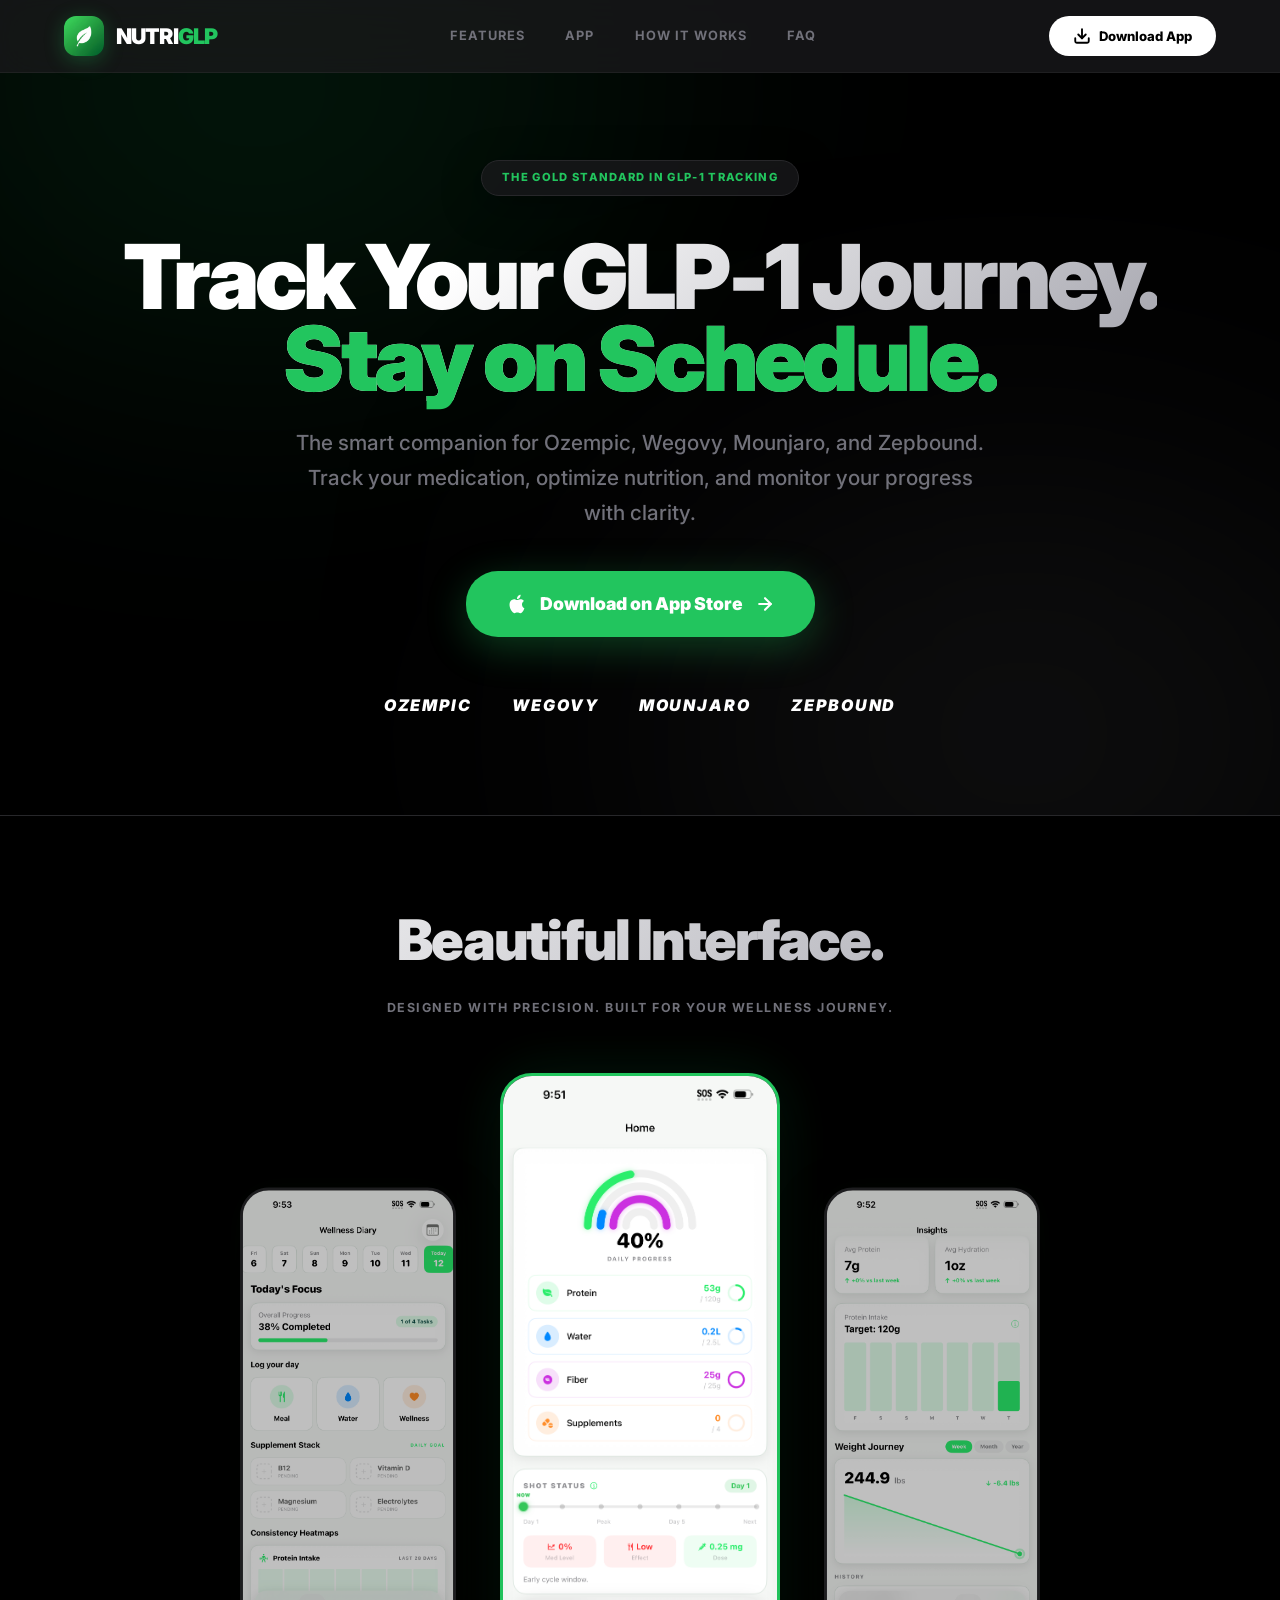
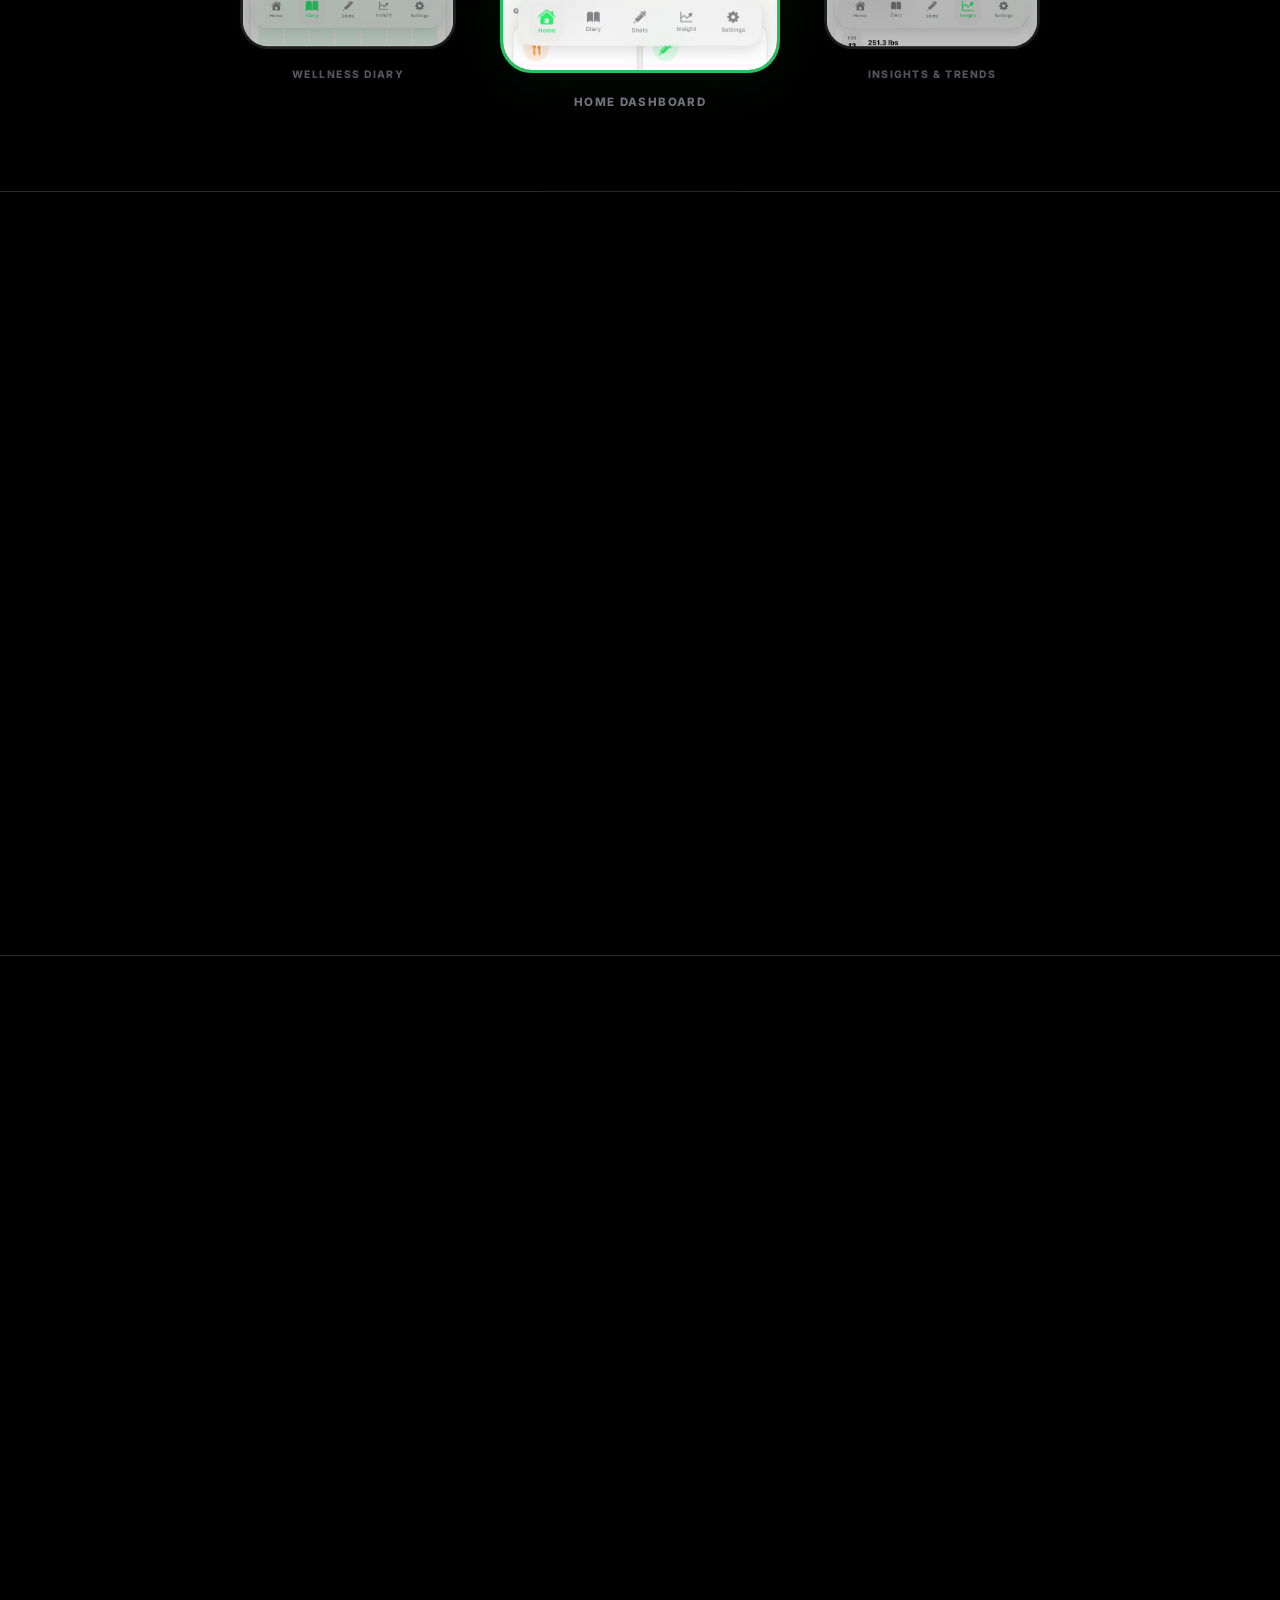
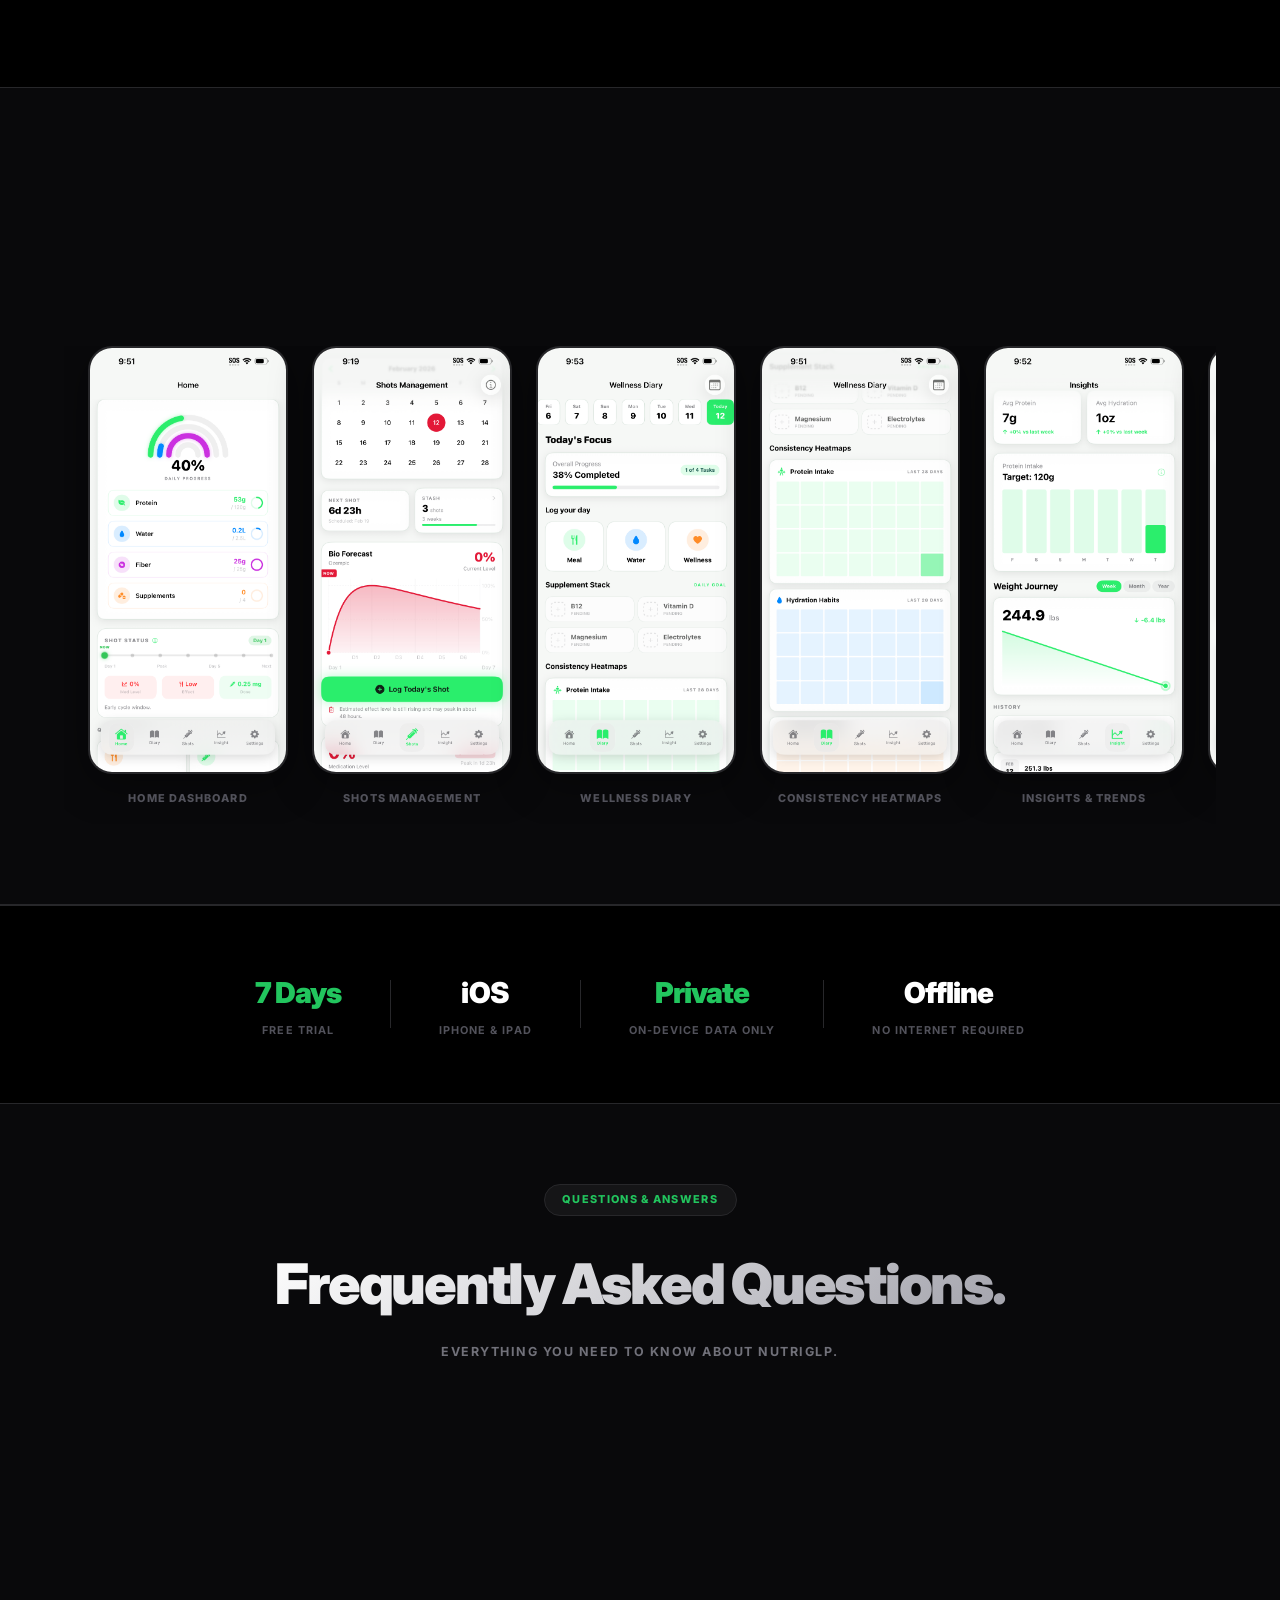
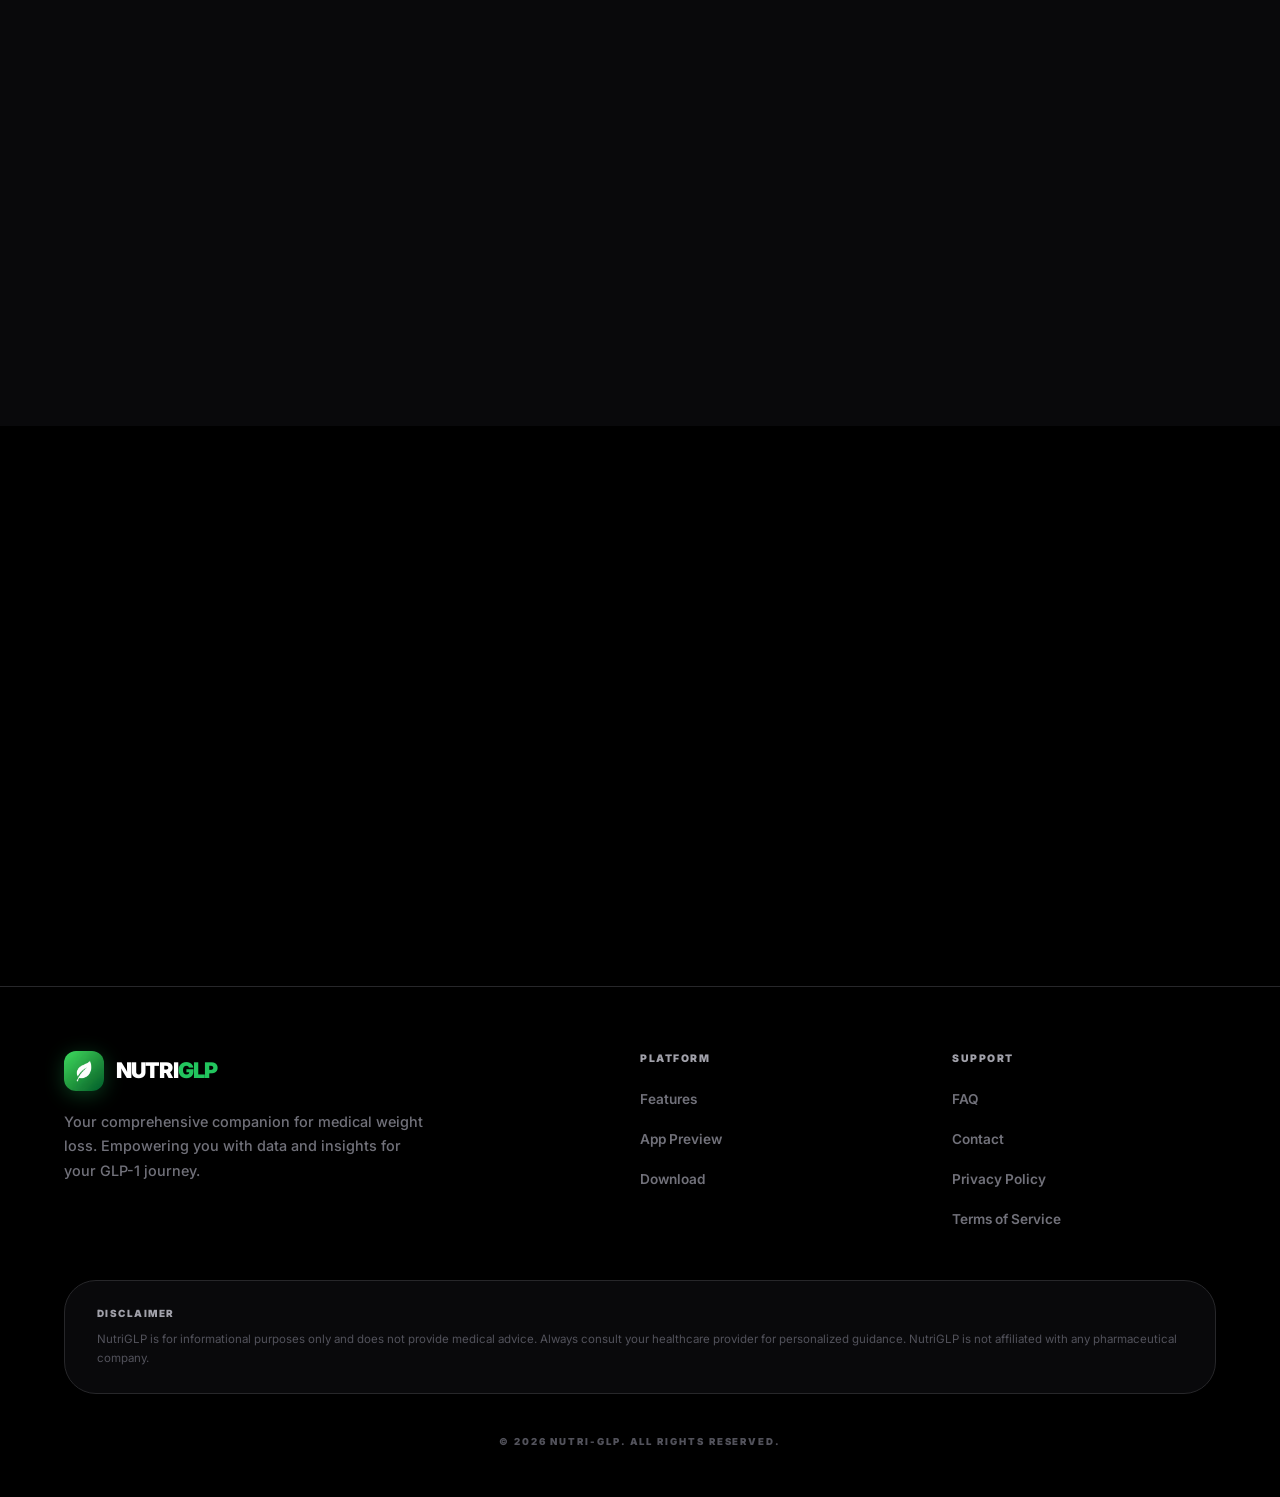
==== index.html @ 1222602b "Replace React website with static landing page - Static HTML/CSS/JS landing page (no build step need" ====
<!DOCTYPE html>
<html lang="en">

<head>
    <meta charset="UTF-8">
    <meta name="viewport" content="width=device-width, initial-scale=1.0">
    <title>NutriGLP — Track Your GLP-1 Journey</title>
    <meta name="description"
        content="The smart companion for Ozempic, Wegovy, Mounjaro, and Zepbound. Track medication, optimize nutrition, and monitor progress — free on iOS.">
    <link rel="icon" href="icon.png" type="image/png">
    <link rel="preconnect" href="https://fonts.googleapis.com">
    <link rel="preconnect" href="https://fonts.gstatic.com" crossorigin>
    <link href="https://fonts.googleapis.com/css2?family=Inter:wght@400;500;600;700;800;900&display=swap"
        rel="stylesheet">
    <link rel="stylesheet" href="styles.css">
</head>

<body>

    <!-- ===================== NAVBAR ===================== -->
    <nav class="navbar" id="navbar">
        <div class="nav-container">
            <a href="#" class="nav-logo" aria-label="NutriGLP Home">
                <img src="icon.png" alt="NutriGLP Icon" class="nav-icon">
                <span class="nav-wordmark">NUTRI<span class="text-green">GLP</span></span>
            </a>

            <div class="nav-links" id="nav-links">
                <a href="#features" class="nav-link">Features</a>
                <a href="#showcase" class="nav-link">App</a>
                <a href="#how-it-works" class="nav-link">How It Works</a>
                <a href="#faq" class="nav-link">FAQ</a>
            </div>

            <a href="https://apps.apple.com/us/app/nutriglp/id6758135559" target="_blank" rel="noopener noreferrer"
                class="nav-cta">
                <svg width="18" height="18" viewBox="0 0 24 24" fill="none" stroke="currentColor" stroke-width="2.5"
                    stroke-linecap="round" stroke-linejoin="round">
                    <path d="M21 15v4a2 2 0 0 1-2 2H5a2 2 0 0 1-2-2v-4" />
                    <polyline points="7 10 12 15 17 10" />
                    <line x1="12" y1="15" x2="12" y2="3" />
                </svg>
                Download App
            </a>

            <button class="hamburger" id="hamburger" aria-label="Toggle menu">
                <span></span>
                <span></span>
                <span></span>
            </button>
        </div>
    </nav>

    <!-- ===================== HERO ===================== -->
    <section class="hero" id="hero">
        <div class="hero-bg-orbs">
            <div class="orb orb-green"></div>
            <div class="orb orb-dark"></div>
        </div>

        <div class="container hero-content">
            <div class="hero-badge reveal">The gold standard in GLP-1 tracking</div>

            <h1 class="hero-title reveal">
                Track Your GLP-1 Journey.<br>
                <span class="text-green">Stay on Schedule.</span>
            </h1>

            <p class="hero-subtitle reveal">
                The smart companion for Ozempic, Wegovy, Mounjaro, and Zepbound.
                Track your medication, optimize nutrition, and monitor your progress with clarity.
            </p>

            <div class="hero-actions reveal">
                <a href="https://apps.apple.com/us/app/nutriglp/id6758135559" target="_blank" rel="noopener noreferrer"
                    class="btn-primary btn-lg">
                    <svg width="22" height="22" viewBox="0 0 24 24" fill="currentColor">
                        <path
                            d="M18.71 19.5c-.83 1.24-1.71 2.45-3.05 2.47-1.34.03-1.77-.79-3.29-.79-1.53 0-2 .77-3.27.82-1.31.05-2.3-1.32-3.14-2.53C4.25 17 2.94 12.45 4.7 9.39c.87-1.52 2.43-2.48 4.12-2.51 1.28-.02 2.5.87 3.29.87.78 0 2.26-1.07 3.8-.91.65.03 2.47.26 3.64 1.98-.09.06-2.17 1.28-2.15 3.81.03 3.02 2.65 4.03 2.68 4.04-.03.07-.42 1.44-1.38 2.83M13 3.5c.73-.83 1.94-1.46 2.94-1.5.13 1.17-.34 2.35-1.04 3.19-.69.85-1.83 1.51-2.95 1.42-.15-1.15.41-2.35 1.05-3.11z" />
                    </svg>
                    Download on App Store
                    <svg width="20" height="20" viewBox="0 0 24 24" fill="none" stroke="currentColor" stroke-width="2.5"
                        stroke-linecap="round" stroke-linejoin="round">
                        <line x1="5" y1="12" x2="19" y2="12" />
                        <polyline points="12 5 19 12 12 19" />
                    </svg>
                </a>
            </div>

            <div class="hero-brands reveal">
                <span>Ozempic</span>
                <span>Wegovy</span>
                <span>Mounjaro</span>
                <span>Zepbound</span>
            </div>
        </div>
    </section>

    <!-- ===================== APP SHOWCASE ===================== -->
    <section class="showcase" id="showcase">
        <div class="container">
            <div class="section-header reveal">
                <h2 class="section-title gradient-text">Beautiful Interface.</h2>
                <p class="section-subtitle">Designed with precision. Built for your wellness journey.</p>
            </div>

            <div class="showcase-phones reveal">
                <div class="phone-wrapper phone-side">
                    <div class="phone-frame">
                        <img src="IMG_3698.PNG" alt="NutriGLP Wellness Diary" loading="lazy">
                    </div>
                    <span class="phone-label">Wellness Diary</span>
                </div>
                <div class="phone-wrapper phone-center">
                    <div class="phone-frame">
                        <img src="IMG_3694.PNG" alt="NutriGLP Home Dashboard" loading="lazy">
                    </div>
                    <span class="phone-label">Home Dashboard</span>
                </div>
                <div class="phone-wrapper phone-side">
                    <div class="phone-frame">
                        <img src="IMG_3696.PNG" alt="NutriGLP Insights" loading="lazy">
                    </div>
                    <span class="phone-label">Insights & Trends</span>
                </div>
            </div>
        </div>
    </section>

    <!-- ===================== FEATURES ===================== -->
    <section class="features" id="features">
        <div class="container">
            <div class="section-header reveal">
                <h2 class="section-title gradient-text">Engineered for Success.</h2>
                <p class="section-subtitle">Comprehensive toolset for your GLP-1 journey.</p>
            </div>

            <div class="features-grid">
                <div class="feature-card reveal">
                    <div class="feature-icon">
                        <svg width="32" height="32" viewBox="0 0 24 24" fill="none" stroke="currentColor"
                            stroke-width="2" stroke-linecap="round" stroke-linejoin="round">
                            <path d="m14.5 6.5 1 1" />
                            <path d="M18.5 2.5a2.121 2.121 0 0 1 3 3L7 20l-4 1 1-4Z" />
                            <path d="m14.5 6.5-9.06 9.06a1.5 1.5 0 0 0-.44 1.06v.88" />
                        </svg>
                    </div>
                    <h3 class="feature-title">Track Your Medication</h3>
                    <ul class="feature-list">
                        <li>Log shots with dose, injection site, and timing</li>
                        <li>7-day medication level visualization</li>
                        <li>Smart reminders so you never miss a dose</li>
                        <li>Bio Forecast showing appetite suppression patterns</li>
                    </ul>
                </div>

                <div class="feature-card reveal">
                    <div class="feature-icon">
                        <svg width="32" height="32" viewBox="0 0 24 24" fill="none" stroke="currentColor"
                            stroke-width="2" stroke-linecap="round" stroke-linejoin="round">
                            <path d="M3 2v7c0 1.1.9 2 2 2h4a2 2 0 0 0 2-2V2" />
                            <path d="M7 2v20" />
                            <path d="M21 15V2v0a5 5 0 0 0-5 5v6c0 1.1.9 2 2 2h3Zm0 0v7" />
                        </svg>
                    </div>
                    <h3 class="feature-title">Optimize Your Nutrition</h3>
                    <ul class="feature-list">
                        <li>Daily protein, water, and fiber tracking</li>
                        <li>Meal planning synced to your shot schedule</li>
                        <li>Food logging with nutrition breakdown</li>
                        <li>Understand how medication affects hunger</li>
                    </ul>
                </div>

                <div class="feature-card reveal">
                    <div class="feature-icon">
                        <svg width="32" height="32" viewBox="0 0 24 24" fill="none" stroke="currentColor"
                            stroke-width="2" stroke-linecap="round" stroke-linejoin="round">
                            <polyline points="22 12 18 12 15 21 9 3 6 12 2 12" />
                        </svg>
                    </div>
                    <h3 class="feature-title">Monitor Your Progress</h3>
                    <ul class="feature-list">
                        <li>Weight tracking with BMI calculations</li>
                        <li>Visual trends and progress charts</li>
                        <li>Personalized insights based on your data</li>
                    </ul>
                </div>

                <div class="feature-card reveal">
                    <div class="feature-icon">
                        <svg width="32" height="32" viewBox="0 0 24 24" fill="none" stroke="currentColor"
                            stroke-width="2" stroke-linecap="round" stroke-linejoin="round">
                            <path d="M6 8a6 6 0 0 1 12 0c0 7 3 9 3 9H3s3-2 3-9" />
                            <path d="M10.3 21a1.94 1.94 0 0 0 3.4 0" />
                        </svg>
                    </div>
                    <h3 class="feature-title">Smart Reminders</h3>
                    <ul class="feature-list">
                        <li>Weekly injection & pre-shot reminders</li>
                        <li>Missed shot alerts</li>
                        <li>Low supply & hydration reminders</li>
                        <li>Fully customizable schedule</li>
                    </ul>
                </div>
            </div>
        </div>
    </section>

    <!-- ===================== HOW IT WORKS ===================== -->
    <section class="how-it-works" id="how-it-works">
        <div class="container">
            <div class="section-header reveal">
                <div class="section-badge">Simple & Powerful</div>
                <h2 class="section-title gradient-text">How It Works.</h2>
                <p class="section-subtitle">Four simple steps to take control of your GLP-1 journey.</p>
            </div>

            <div class="steps-grid">
                <div class="step-card reveal">
                    <div class="step-number">01</div>
                    <div class="step-icon-wrap">
                        <svg width="28" height="28" viewBox="0 0 24 24" fill="none" stroke="currentColor"
                            stroke-width="2" stroke-linecap="round" stroke-linejoin="round">
                            <path d="m14.5 6.5 1 1" />
                            <path d="M18.5 2.5a2.121 2.121 0 0 1 3 3L7 20l-4 1 1-4Z" />
                            <path d="m14.5 6.5-9.06 9.06a1.5 1.5 0 0 0-.44 1.06v.88" />
                        </svg>
                    </div>
                    <h3 class="step-title">Log Your Shot</h3>
                    <p class="step-desc">Record your dose, injection site, and timing. Quick and easy tracking every
                        time.</p>
                </div>

                <div class="step-card reveal">
                    <div class="step-number">02</div>
                    <div class="step-icon-wrap">
                        <svg width="28" height="28" viewBox="0 0 24 24" fill="none" stroke="currentColor"
                            stroke-width="2" stroke-linecap="round" stroke-linejoin="round">
                            <path d="M3 3v18h18" />
                            <path d="m19 9-5 5-4-4-3 3" />
                        </svg>
                    </div>
                    <h3 class="step-title">Track Bio Forecast</h3>
                    <p class="step-desc">Visualize your 7-day medication curve and appetite suppression patterns.</p>
                </div>

                <div class="step-card reveal">
                    <div class="step-number">03</div>
                    <div class="step-icon-wrap">
                        <svg width="28" height="28" viewBox="0 0 24 24" fill="none" stroke="currentColor"
                            stroke-width="2" stroke-linecap="round" stroke-linejoin="round">
                            <polyline points="22 12 18 12 15 21 9 3 6 12 2 12" />
                        </svg>
                    </div>
                    <h3 class="step-title">Monitor Progress</h3>
                    <p class="step-desc">Track weight, BMI, nutrition, and hydration with visual trends and insights.
                    </p>
                </div>

                <div class="step-card reveal">
                    <div class="step-number">04</div>
                    <div class="step-icon-wrap">
                        <svg width="28" height="28" viewBox="0 0 24 24" fill="none" stroke="currentColor"
                            stroke-width="2" stroke-linecap="round" stroke-linejoin="round">
                            <path d="M6 8a6 6 0 0 1 12 0c0 7 3 9 3 9H3s3-2 3-9" />
                            <path d="M10.3 21a1.94 1.94 0 0 0 3.4 0" />
                        </svg>
                    </div>
                    <h3 class="step-title">Stay on Schedule</h3>
                    <p class="step-desc">Get smart reminders for shots, hydration, and daily progress updates.</p>
                </div>
            </div>
        </div>
    </section>

    <!-- ===================== SCREENSHOTS GALLERY ===================== -->
    <section class="gallery" id="gallery">
        <div class="container">
            <div class="section-header reveal">
                <h2 class="section-title gradient-text">See It In Action.</h2>
                <p class="section-subtitle">Every screen designed for clarity and ease of use.</p>
            </div>

            <div class="gallery-scroll reveal">
                <div class="gallery-track">
                    <div class="gallery-item">
                        <div class="gallery-phone">
                            <img src="IMG_3694.PNG" alt="Home Dashboard" loading="lazy">
                        </div>
                        <span class="gallery-caption">Home Dashboard</span>
                    </div>
                    <div class="gallery-item">
                        <div class="gallery-phone">
                            <img src="IMG_3693.PNG" alt="Shots Management" loading="lazy">
                        </div>
                        <span class="gallery-caption">Shots Management</span>
                    </div>
                    <div class="gallery-item">
                        <div class="gallery-phone">
                            <img src="IMG_3698.PNG" alt="Wellness Diary" loading="lazy">
                        </div>
                        <span class="gallery-caption">Wellness Diary</span>
                    </div>
                    <div class="gallery-item">
                        <div class="gallery-phone">
                            <img src="IMG_3695.PNG" alt="Consistency Heatmaps" loading="lazy">
                        </div>
                        <span class="gallery-caption">Consistency Heatmaps</span>
                    </div>
                    <div class="gallery-item">
                        <div class="gallery-phone">
                            <img src="IMG_3696.PNG" alt="Insights & Trends" loading="lazy">
                        </div>
                        <span class="gallery-caption">Insights & Trends</span>
                    </div>
                    <div class="gallery-item">
                        <div class="gallery-phone">
                            <img src="IMG_3699.PNG" alt="Smart Notifications" loading="lazy">
                        </div>
                        <span class="gallery-caption">Smart Notifications</span>
                    </div>
                    <div class="gallery-item">
                        <div class="gallery-phone">
                            <img src="IMG_3697.PNG" alt="Settings & BMI" loading="lazy">
                        </div>
                        <span class="gallery-caption">Settings & BMI</span>
                    </div>
                </div>
            </div>
        </div>
    </section>

    <!-- ===================== SOCIAL PROOF STRIP ===================== -->
    <section class="proof-strip reveal">
        <div class="container">
            <div class="proof-grid">
                <div class="proof-item">
                    <span class="proof-value text-green">7 Days</span>
                    <span class="proof-label">Free Trial</span>
                </div>
                <div class="proof-divider"></div>
                <div class="proof-item">
                    <span class="proof-value">iOS</span>
                    <span class="proof-label">iPhone & iPad</span>
                </div>
                <div class="proof-divider"></div>
                <div class="proof-item">
                    <span class="proof-value text-green">Private</span>
                    <span class="proof-label">On-Device Data Only</span>
                </div>
                <div class="proof-divider"></div>
                <div class="proof-item">
                    <span class="proof-value">Offline</span>
                    <span class="proof-label">No Internet Required</span>
                </div>
            </div>
        </div>
    </section>

    <!-- ===================== FAQ ===================== -->
    <section class="faq" id="faq">
        <div class="container container-narrow">
            <div class="section-header reveal">
                <div class="section-badge">Questions & Answers</div>
                <h2 class="section-title gradient-text">Frequently Asked Questions.</h2>
                <p class="section-subtitle">Everything you need to know about NutriGLP.</p>
            </div>

            <div class="faq-list">
                <div class="faq-item reveal">
                    <button class="faq-question" aria-expanded="false">
                        <span>What medications does NutriGLP support?</span>
                        <div class="faq-toggle"><span class="faq-icon">+</span></div>
                    </button>
                    <div class="faq-answer">
                        <p>NutriGLP supports all major GLP-1 and dual GIP/GLP-1 medications including Ozempic
                            (semaglutide), Wegovy (semaglutide), Mounjaro (tirzepatide), and Zepbound (tirzepatide). The
                            app's bio forecast accurately models the pharmacokinetics of each medication.</p>
                    </div>
                </div>

                <div class="faq-item reveal">
                    <button class="faq-question" aria-expanded="false">
                        <span>How does the Bio Forecast work?</span>
                        <div class="faq-toggle"><span class="faq-icon">+</span></div>
                    </button>
                    <div class="faq-answer">
                        <p>The Bio Forecast uses pharmacokinetic modeling based on your medication type, dose, and
                            injection schedule to visualize your medication levels over a 7-day period. This helps you
                            understand appetite suppression patterns and plan your nutrition accordingly.</p>
                    </div>
                </div>

                <div class="faq-item reveal">
                    <button class="faq-question" aria-expanded="false">
                        <span>Is my health data private?</span>
                        <div class="faq-toggle"><span class="faq-icon">+</span></div>
                    </button>
                    <div class="faq-answer">
                        <p>Yes, absolutely. All your medication logs, nutrition data, and health information are stored
                            exclusively on your personal device. We do not maintain a central database of your sensitive
                            data, and we never sell your information to third parties.</p>
                    </div>
                </div>

                <div class="faq-item reveal">
                    <button class="faq-question" aria-expanded="false">
                        <span>How much does NutriGLP cost?</span>
                        <div class="faq-toggle"><span class="faq-icon">+</span></div>
                    </button>
                    <div class="faq-answer">
                        <p>NutriGLP offers a 7-day free trial so you can explore all features — including food logging,
                            bio forecasts, shot tracking, and custom reminders. After the trial, a subscription is
                            required to continue accessing premium features.</p>
                    </div>
                </div>

                <div class="faq-item reveal">
                    <button class="faq-question" aria-expanded="false">
                        <span>Will NutriGLP warn me if I log a shot too early?</span>
                        <div class="faq-toggle"><span class="faq-icon">+</span></div>
                    </button>
                    <div class="faq-answer">
                        <p>Yes! NutriGLP includes smart safety warnings that detect if you're trying to log a dose
                            before your scheduled time. This helps prevent schedule disruption and ensures you're
                            following your proper weekly or daily dosing schedule.</p>
                    </div>
                </div>

                <div class="faq-item reveal">
                    <button class="faq-question" aria-expanded="false">
                        <span>Do I need an internet connection?</span>
                        <div class="faq-toggle"><span class="faq-icon">+</span></div>
                    </button>
                    <div class="faq-answer">
                        <p>No, NutriGLP works completely offline. Since all your data is stored locally on your device,
                            you can log shots, track nutrition, and view your progress anytime, anywhere without an
                            internet connection.</p>
                    </div>
                </div>
            </div>
        </div>
    </section>

    <!-- ===================== FINAL CTA ===================== -->
    <section class="final-cta reveal">
        <div class="container">
            <div class="cta-card">
                <div class="cta-glow"></div>
                <h2 class="cta-title">Ready to Take Control?</h2>
                <p class="cta-subtitle">Join thousands tracking their GLP-1 journey with clarity and confidence.</p>
                <a href="https://apps.apple.com/us/app/nutriglp/id6758135559" target="_blank" rel="noopener noreferrer"
                    class="btn-primary btn-lg">
                    <svg width="22" height="22" viewBox="0 0 24 24" fill="currentColor">
                        <path
                            d="M18.71 19.5c-.83 1.24-1.71 2.45-3.05 2.47-1.34.03-1.77-.79-3.29-.79-1.53 0-2 .77-3.27.82-1.31.05-2.3-1.32-3.14-2.53C4.25 17 2.94 12.45 4.7 9.39c.87-1.52 2.43-2.48 4.12-2.51 1.28-.02 2.5.87 3.29.87.78 0 2.26-1.07 3.8-.91.65.03 2.47.26 3.64 1.98-.09.06-2.17 1.28-2.15 3.81.03 3.02 2.65 4.03 2.68 4.04-.03.07-.42 1.44-1.38 2.83M13 3.5c.73-.83 1.94-1.46 2.94-1.5.13 1.17-.34 2.35-1.04 3.19-.69.85-1.83 1.51-2.95 1.42-.15-1.15.41-2.35 1.05-3.11z" />
                    </svg>
                    Start Your Free Trial
                    <svg width="20" height="20" viewBox="0 0 24 24" fill="none" stroke="currentColor" stroke-width="2.5"
                        stroke-linecap="round" stroke-linejoin="round">
                        <line x1="5" y1="12" x2="19" y2="12" />
                        <polyline points="12 5 19 12 12 19" />
                    </svg>
                </a>
                <p class="cta-note">Available on iOS • 7-Day Free Trial</p>
            </div>
        </div>
    </section>

    <!-- ===================== FOOTER ===================== -->
    <footer class="footer">
        <div class="container">
            <div class="footer-top">
                <div class="footer-brand">
                    <div class="footer-logo">
                        <img src="icon.png" alt="NutriGLP Icon" class="nav-icon">
                        <span class="nav-wordmark">NUTRI<span class="text-green">GLP</span></span>
                    </div>
                    <p class="footer-desc">Your comprehensive companion for medical weight loss. Empowering you with
                        data and insights for your GLP-1 journey.</p>
                </div>

                <div class="footer-col">
                    <h4 class="footer-heading">Platform</h4>
                    <ul class="footer-links">
                        <li><a href="#features">Features</a></li>
                        <li><a href="#showcase">App Preview</a></li>
                        <li><a href="https://apps.apple.com/us/app/nutriglp/id6758135559" target="_blank"
                                rel="noopener noreferrer">Download</a></li>
                    </ul>
                </div>

                <div class="footer-col">
                    <h4 class="footer-heading">Support</h4>
                    <ul class="footer-links">
                        <li><a href="#faq">FAQ</a></li>
                        <li><a href="mailto:nutriglp@yahoo.com">Contact</a></li>
                        <li><a href="privacy.html">Privacy Policy</a></li>
                        <li><a href="terms.html">Terms of Service</a></li>
                    </ul>
                </div>
            </div>

            <div class="footer-disclaimer">
                <strong>Disclaimer</strong>
                NutriGLP is for informational purposes only and does not provide medical advice. Always consult your
                healthcare provider for personalized guidance. NutriGLP is not affiliated with any pharmaceutical
                company.
            </div>

            <div class="footer-bottom">
                <p>&copy; 2026 NUTRI-GLP. ALL RIGHTS RESERVED.</p>
            </div>
        </div>
    </footer>

    <script src="script.js"></script>
</body>

</html>
---- styles.css ----
/* =====================================================
   NutriGLP Landing Page — Design System & Styles
   Aesthetic: Dark health-tech, matching NutriGLPWEBSITE
   ===================================================== */

/* ---- CSS Custom Properties ---- */
:root {
    --bg: #000000;
    --surface: #09090b;
    --surface-hover: #18181b;
    --border: #27272a;
    --border-light: #3f3f46;
    --green: #22C55E;
    --green-dark: #16A34A;
    --green-glow: rgba(34, 197, 94, 0.3);
    --green-subtle: rgba(34, 197, 94, 0.05);
    --green-border: rgba(34, 197, 94, 0.1);
    --text: #ffffff;
    --text-muted: #a1a1aa;
    --text-dim: #71717a;
    --text-dark: #52525b;
    --radius-sm: 1rem;
    --radius-md: 1.5rem;
    --radius-lg: 2rem;
    --radius-xl: 2.5rem;
    --radius-2xl: 3rem;
    --transition: 0.3s cubic-bezier(0.4, 0, 0.2, 1);
    --font: 'Inter', -apple-system, BlinkMacSystemFont, 'Segoe UI', sans-serif;
}

/* ---- Reset & Base ---- */
*, *::before, *::after {
    margin: 0;
    padding: 0;
    box-sizing: border-box;
}

html {
    scroll-behavior: smooth;
    -webkit-font-smoothing: antialiased;
    -moz-osx-font-smoothing: grayscale;
}

body {
    font-family: var(--font);
    background: var(--bg);
    color: var(--text);
    line-height: 1.6;
    overflow-x: hidden;
}

img {
    max-width: 100%;
    height: auto;
    display: block;
}

a {
    text-decoration: none;
    color: inherit;
}

ul {
    list-style: none;
}

/* ---- Utilities ---- */
.container {
    max-width: 1200px;
    margin: 0 auto;
    padding: 0 1.5rem;
}

.container-narrow {
    max-width: 800px;
    margin: 0 auto;
    padding: 0 1.5rem;
}

.text-green {
    color: var(--green);
}

.gradient-text {
    background: linear-gradient(135deg, #ffffff, #a1a1aa);
    -webkit-background-clip: text;
    -webkit-text-fill-color: transparent;
    background-clip: text;
}

/* ---- Reveal Animations ---- */
.reveal {
    opacity: 0;
    transform: translateY(30px);
    transition: opacity 0.8s cubic-bezier(0.16, 1, 0.3, 1),
                transform 0.8s cubic-bezier(0.16, 1, 0.3, 1);
}

.reveal.visible {
    opacity: 1;
    transform: translateY(0);
}

/* ===================== NAVBAR ===================== */
.navbar {
    position: fixed;
    top: 0;
    left: 0;
    right: 0;
    z-index: 100;
    background: rgba(24, 24, 27, 0.8);
    backdrop-filter: blur(20px) saturate(180%);
    -webkit-backdrop-filter: blur(20px) saturate(180%);
    border-bottom: 1px solid rgba(255, 255, 255, 0.05);
    transition: background var(--transition);
}

.nav-container {
    max-width: 1200px;
    margin: 0 auto;
    padding: 0 1.5rem;
    display: flex;
    align-items: center;
    justify-content: space-between;
    height: 72px;
}

.nav-logo {
    display: flex;
    align-items: center;
    gap: 0.75rem;
}

.nav-icon {
    width: 40px;
    height: 40px;
    border-radius: 12px;
    overflow: hidden;
    box-shadow: 0 4px 20px var(--green-glow);
}

.nav-wordmark {
    font-size: 1.35rem;
    font-weight: 900;
    letter-spacing: -0.04em;
}

.nav-links {
    display: flex;
    gap: 2.5rem;
}

.nav-link {
    font-size: 0.8rem;
    font-weight: 700;
    text-transform: uppercase;
    letter-spacing: 0.08em;
    color: var(--text-dim);
    transition: color var(--transition);
}

.nav-link:hover {
    color: var(--text);
}

.nav-cta {
    display: inline-flex;
    align-items: center;
    gap: 0.5rem;
    background: #fff;
    color: #000;
    padding: 0.6rem 1.5rem;
    border-radius: 999px;
    font-size: 0.82rem;
    font-weight: 800;
    transition: all var(--transition);
}

.nav-cta:hover {
    background: #e4e4e7;
    transform: scale(1.04);
}

.nav-cta:active {
    transform: scale(0.96);
}

/* Hamburger */
.hamburger {
    display: none;
    flex-direction: column;
    gap: 5px;
    background: none;
    border: none;
    cursor: pointer;
    padding: 6px;
    z-index: 110;
}

.hamburger span {
    display: block;
    width: 24px;
    height: 2px;
    background: var(--text);
    border-radius: 2px;
    transition: all var(--transition);
}

.hamburger.active span:nth-child(1) {
    transform: rotate(45deg) translate(5px, 5px);
}

.hamburger.active span:nth-child(2) {
    opacity: 0;
}

.hamburger.active span:nth-child(3) {
    transform: rotate(-45deg) translate(5px, -5px);
}

/* ===================== HERO ===================== */
.hero {
    position: relative;
    padding: 10rem 0 6rem;
    overflow: hidden;
    min-height: 90vh;
    display: flex;
    align-items: center;
}

.hero-bg-orbs {
    position: absolute;
    inset: 0;
    pointer-events: none;
    z-index: 0;
}

.orb {
    position: absolute;
    border-radius: 50%;
    filter: blur(140px);
    animation: orbPulse 8s ease-in-out infinite;
}

.orb-green {
    top: -20%;
    left: -10%;
    width: 60%;
    height: 60%;
    background: rgba(22, 163, 74, 0.15);
}

.orb-dark {
    bottom: -20%;
    right: -10%;
    width: 60%;
    height: 60%;
    background: rgba(39, 39, 42, 0.4);
    animation-delay: 4s;
}

@keyframes orbPulse {
    0%, 100% { opacity: 0.5; transform: scale(1); }
    50% { opacity: 0.8; transform: scale(1.05); }
}

.hero-content {
    position: relative;
    z-index: 1;
    text-align: center;
}

.hero-badge {
    display: inline-flex;
    align-items: center;
    padding: 0.5rem 1.25rem;
    border-radius: 999px;
    background: rgba(24, 24, 27, 0.8);
    border: 1px solid var(--border);
    color: var(--green);
    font-size: 0.7rem;
    font-weight: 800;
    text-transform: uppercase;
    letter-spacing: 0.12em;
    margin-bottom: 2.5rem;
    box-shadow: 0 10px 40px rgba(0, 0, 0, 0.4);
}

.hero-title {
    font-size: clamp(2.8rem, 7vw, 6rem);
    font-weight: 900;
    line-height: 0.92;
    letter-spacing: -0.04em;
    margin-bottom: 1.5rem;
    background: linear-gradient(135deg, #ffffff 30%, #a1a1aa);
    -webkit-background-clip: text;
    -webkit-text-fill-color: transparent;
    background-clip: text;
}

.hero-title .text-green {
    -webkit-text-fill-color: var(--green);
}

.hero-subtitle {
    max-width: 700px;
    margin: 0 auto 2.5rem;
    font-size: clamp(1rem, 2vw, 1.3rem);
    color: var(--text-dim);
    font-weight: 500;
    line-height: 1.7;
}

.hero-actions {
    display: flex;
    justify-content: center;
    gap: 1rem;
    margin-bottom: 3.5rem;
}

.hero-brands {
    display: flex;
    flex-wrap: wrap;
    gap: 2.5rem;
    justify-content: center;
    opacity: 0.25;
}

.hero-brands span {
    font-size: 1rem;
    font-weight: 900;
    letter-spacing: 0.12em;
    text-transform: uppercase;
    font-style: italic;
}

/* Buttons */
.btn-primary {
    display: inline-flex;
    align-items: center;
    gap: 0.75rem;
    background: var(--green);
    color: #fff;
    padding: 1rem 2rem;
    border-radius: var(--radius-md);
    font-weight: 900;
    font-size: 1rem;
    transition: all var(--transition);
    box-shadow: 0 10px 40px var(--green-glow);
    border: none;
    cursor: pointer;
}

.btn-primary:hover {
    background: var(--green-dark);
    transform: translateY(-2px);
    box-shadow: 0 15px 50px var(--green-glow);
}

.btn-primary:active {
    transform: translateY(0) scale(0.98);
}

.btn-lg {
    padding: 1.2rem 2.5rem;
    font-size: 1.1rem;
    border-radius: var(--radius-lg);
}

/* ===================== SECTION SHARED ===================== */
.section-header {
    text-align: center;
    margin-bottom: 3.5rem;
}

.section-badge {
    display: inline-flex;
    padding: 0.4rem 1.1rem;
    border-radius: 999px;
    background: rgba(24, 24, 27, 0.8);
    border: 1px solid var(--border);
    color: var(--green);
    font-size: 0.68rem;
    font-weight: 800;
    text-transform: uppercase;
    letter-spacing: 0.12em;
    margin-bottom: 1.5rem;
}

.section-title {
    font-size: clamp(2rem, 5vw, 3.5rem);
    font-weight: 900;
    letter-spacing: -0.04em;
    margin-bottom: 0.75rem;
}

.section-subtitle {
    color: var(--text-dim);
    font-size: 0.78rem;
    text-transform: uppercase;
    letter-spacing: 0.12em;
    font-weight: 700;
    max-width: 600px;
    margin: 0 auto;
}

/* ===================== APP SHOWCASE ===================== */
.showcase {
    padding: 5rem 0;
    background: var(--bg);
    border-top: 1px solid var(--border);
}

.showcase-phones {
    display: flex;
    justify-content: center;
    align-items: flex-end;
    gap: 2rem;
    perspective: 1200px;
}

.phone-wrapper {
    display: flex;
    flex-direction: column;
    align-items: center;
    gap: 1.2rem;
}

.phone-frame {
    width: 240px;
    border-radius: 2rem;
    overflow: hidden;
    border: 3px solid var(--border);
    box-shadow: 0 20px 60px rgba(0, 0, 0, 0.6),
                0 0 40px var(--green-subtle);
    transition: all 0.5s cubic-bezier(0.16, 1, 0.3, 1);
    background: var(--surface);
}

.phone-frame img {
    width: 100%;
    height: auto;
    display: block;
}

.phone-center .phone-frame {
    width: 280px;
    border-color: var(--green);
    box-shadow: 0 25px 80px rgba(0, 0, 0, 0.7),
                0 0 60px rgba(34, 197, 94, 0.15);
}

.phone-side {
    opacity: 0.75;
    transform: scale(0.9);
}

.phone-side:hover {
    opacity: 1;
    transform: scale(0.95);
}

.phone-center:hover .phone-frame {
    box-shadow: 0 30px 90px rgba(0, 0, 0, 0.7),
                0 0 80px rgba(34, 197, 94, 0.25);
}

.phone-label {
    font-size: 0.72rem;
    font-weight: 800;
    text-transform: uppercase;
    letter-spacing: 0.12em;
    color: var(--text-dim);
}

/* ===================== FEATURES ===================== */
.features {
    padding: 5rem 0;
    background: var(--bg);
    border-top: 1px solid var(--border);
    border-bottom: 1px solid var(--border);
}

.features-grid {
    display: grid;
    grid-template-columns: repeat(4, 1fr);
    gap: 1.5rem;
}

.feature-card {
    padding: 2rem;
    background: var(--surface);
    border-radius: var(--radius-xl);
    border: 1px solid var(--border);
    transition: all 0.5s cubic-bezier(0.16, 1, 0.3, 1);
}

.feature-card:hover {
    border-color: rgba(34, 197, 94, 0.3);
}

.feature-icon {
    width: 64px;
    height: 64px;
    border-radius: var(--radius-md);
    display: flex;
    align-items: center;
    justify-content: center;
    background: var(--green-subtle);
    border: 1px solid var(--green-border);
    color: var(--green);
    margin-bottom: 1.5rem;
    transition: background var(--transition);
}

.feature-card:hover .feature-icon {
    background: rgba(34, 197, 94, 0.1);
}

.feature-title {
    font-size: 1.25rem;
    font-weight: 900;
    letter-spacing: -0.02em;
    margin-bottom: 1rem;
}

.feature-list {
    display: flex;
    flex-direction: column;
    gap: 0.7rem;
}

.feature-list li {
    display: flex;
    align-items: flex-start;
    gap: 0.65rem;
    font-size: 0.82rem;
    color: var(--text-dim);
    font-weight: 500;
    line-height: 1.5;
}

.feature-list li::before {
    content: '';
    width: 6px;
    height: 6px;
    border-radius: 50%;
    background: var(--green);
    flex-shrink: 0;
    margin-top: 0.45rem;
}

/* ===================== HOW IT WORKS ===================== */
.how-it-works {
    padding: 5rem 0;
    background: var(--bg);
    border-bottom: 1px solid var(--border);
}

.steps-grid {
    display: grid;
    grid-template-columns: repeat(4, 1fr);
    gap: 1.5rem;
}

.step-card {
    background: var(--surface);
    border-radius: var(--radius-xl);
    border: 1px solid var(--border);
    padding: 2rem;
    transition: all 0.5s cubic-bezier(0.16, 1, 0.3, 1);
}

.step-card:hover {
    border-color: rgba(34, 197, 94, 0.3);
}

.step-number {
    font-size: 3rem;
    font-weight: 900;
    color: rgba(39, 39, 42, 0.6);
    line-height: 1;
    margin-bottom: 1rem;
}

.step-icon-wrap {
    width: 52px;
    height: 52px;
    border-radius: var(--radius-md);
    display: flex;
    align-items: center;
    justify-content: center;
    background: rgba(34, 197, 94, 0.08);
    border: 1px solid rgba(34, 197, 94, 0.15);
    color: var(--green);
    margin-bottom: 1.2rem;
    transition: background var(--transition);
}

.step-card:hover .step-icon-wrap {
    background: rgba(34, 197, 94, 0.15);
}

.step-title {
    font-size: 1.25rem;
    font-weight: 900;
    text-transform: uppercase;
    letter-spacing: -0.02em;
    margin-bottom: 0.6rem;
}

.step-desc {
    font-size: 0.82rem;
    color: var(--text-dim);
    font-weight: 500;
    line-height: 1.6;
}

/* ===================== SCREENSHOTS GALLERY ===================== */
.gallery {
    padding: 5rem 0;
    background: var(--surface);
    border-bottom: 1px solid var(--border);
    overflow: hidden;
}

.gallery-scroll {
    overflow-x: auto;
    overflow-y: hidden;
    -webkit-overflow-scrolling: touch;
    scrollbar-width: none;
    padding-bottom: 1rem;
}

.gallery-scroll::-webkit-scrollbar {
    display: none;
}

.gallery-track {
    display: flex;
    gap: 1.5rem;
    padding: 0 1.5rem;
    min-width: max-content;
}

.gallery-item {
    display: flex;
    flex-direction: column;
    align-items: center;
    gap: 1rem;
    flex-shrink: 0;
}

.gallery-phone {
    width: 200px;
    border-radius: 1.5rem;
    overflow: hidden;
    border: 2px solid var(--border);
    background: var(--bg);
    transition: all 0.4s cubic-bezier(0.16, 1, 0.3, 1);
    box-shadow: 0 10px 40px rgba(0, 0, 0, 0.4);
}

.gallery-phone:hover {
    border-color: rgba(34, 197, 94, 0.4);
    transform: translateY(-8px) scale(1.02);
    box-shadow: 0 20px 60px rgba(0, 0, 0, 0.5),
                0 0 30px rgba(34, 197, 94, 0.1);
}

.gallery-phone img {
    width: 100%;
    height: auto;
}

.gallery-caption {
    font-size: 0.68rem;
    font-weight: 800;
    text-transform: uppercase;
    letter-spacing: 0.1em;
    color: var(--text-dark);
}

/* ===================== SOCIAL PROOF STRIP ===================== */
.proof-strip {
    padding: 4rem 0;
    background: var(--bg);
    border-top: 1px solid var(--border);
    border-bottom: 1px solid var(--border);
}

.proof-grid {
    display: flex;
    justify-content: center;
    align-items: center;
    gap: 3rem;
    flex-wrap: wrap;
}

.proof-item {
    display: flex;
    flex-direction: column;
    align-items: center;
    gap: 0.35rem;
    text-align: center;
}

.proof-value {
    font-size: 1.8rem;
    font-weight: 900;
    letter-spacing: -0.03em;
}

.proof-label {
    font-size: 0.68rem;
    font-weight: 700;
    text-transform: uppercase;
    letter-spacing: 0.1em;
    color: var(--text-dark);
}

.proof-divider {
    width: 1px;
    height: 48px;
    background: var(--border);
}

/* ===================== FAQ ===================== */
.faq {
    padding: 5rem 0;
    background: var(--surface);
}

.faq-list {
    display: flex;
    flex-direction: column;
    gap: 0.75rem;
}

.faq-item {
    background: var(--surface);
    border-radius: var(--radius-md);
    border: 1px solid var(--border);
    overflow: hidden;
    transition: border-color var(--transition);
}

.faq-item:hover {
    border-color: rgba(34, 197, 94, 0.3);
}

.faq-question {
    width: 100%;
    display: flex;
    align-items: center;
    justify-content: space-between;
    padding: 1.25rem 1.5rem;
    background: none;
    border: none;
    color: var(--text);
    font-family: var(--font);
    font-size: 0.95rem;
    font-weight: 900;
    text-transform: uppercase;
    letter-spacing: -0.01em;
    cursor: pointer;
    text-align: left;
    gap: 1rem;
}

.faq-toggle {
    width: 36px;
    height: 36px;
    border-radius: 50%;
    background: rgba(24, 24, 27, 0.8);
    border: 1px solid var(--border);
    display: flex;
    align-items: center;
    justify-content: center;
    flex-shrink: 0;
    transition: all var(--transition);
}

.faq-icon {
    font-size: 1.2rem;
    font-weight: 600;
    color: var(--text-dim);
    transition: color var(--transition);
    line-height: 1;
}

.faq-item.open .faq-icon {
    color: var(--green);
}

.faq-answer {
    max-height: 0;
    opacity: 0;
    overflow: hidden;
    transition: max-height 0.4s cubic-bezier(0.16, 1, 0.3, 1),
                opacity 0.3s ease;
}

.faq-item.open .faq-answer {
    max-height: 300px;
    opacity: 1;
}

.faq-answer p {
    padding: 0 1.5rem 1.25rem;
    color: var(--text-muted);
    font-weight: 500;
    line-height: 1.7;
    font-size: 0.9rem;
}

/* ===================== FINAL CTA ===================== */
.final-cta {
    padding: 5rem 0;
    background: var(--bg);
}

.cta-card {
    position: relative;
    text-align: center;
    padding: 4rem 2rem;
    background: var(--surface);
    border-radius: var(--radius-2xl);
    border: 1px solid var(--border);
    overflow: hidden;
}

.cta-glow {
    position: absolute;
    top: -50%;
    left: 50%;
    transform: translateX(-50%);
    width: 400px;
    height: 400px;
    background: radial-gradient(circle, rgba(34, 197, 94, 0.12) 0%, transparent 70%);
    pointer-events: none;
}

.cta-title {
    font-size: clamp(1.8rem, 4vw, 2.8rem);
    font-weight: 900;
    letter-spacing: -0.04em;
    margin-bottom: 0.75rem;
    position: relative;
}

.cta-subtitle {
    color: var(--text-dim);
    font-weight: 500;
    max-width: 500px;
    margin: 0 auto 2rem;
    font-size: 1rem;
    position: relative;
}

.cta-note {
    margin-top: 1.2rem;
    font-size: 0.68rem;
    color: var(--text-dark);
    font-weight: 700;
    text-transform: uppercase;
    letter-spacing: 0.12em;
    position: relative;
}

/* ===================== FOOTER ===================== */
.footer {
    background: var(--bg);
    padding: 4rem 0 3rem;
    border-top: 1px solid var(--border);
}

.footer-top {
    display: grid;
    grid-template-columns: 2fr 1fr 1fr;
    gap: 3rem;
    margin-bottom: 3rem;
}

.footer-logo {
    display: flex;
    align-items: center;
    gap: 0.75rem;
    margin-bottom: 1.2rem;
}

.footer-desc {
    color: var(--text-dim);
    font-size: 0.9rem;
    font-weight: 500;
    max-width: 360px;
    line-height: 1.7;
}

.footer-heading {
    font-size: 0.65rem;
    font-weight: 900;
    text-transform: uppercase;
    letter-spacing: 0.15em;
    color: var(--text-muted);
    margin-bottom: 1.2rem;
}

.footer-links {
    display: flex;
    flex-direction: column;
    gap: 0.9rem;
}

.footer-links a {
    font-size: 0.85rem;
    color: var(--text-dim);
    font-weight: 600;
    transition: color var(--transition);
}

.footer-links a:hover {
    color: var(--green);
}

.footer-disclaimer {
    background: var(--surface);
    border: 1px solid var(--border);
    border-radius: var(--radius-lg);
    padding: 1.5rem 2rem;
    margin-bottom: 2.5rem;
    font-size: 0.72rem;
    color: var(--text-dark);
    line-height: 1.7;
}

.footer-disclaimer strong {
    display: block;
    margin-bottom: 0.5rem;
    color: var(--text-muted);
    font-weight: 900;
    text-transform: uppercase;
    letter-spacing: 0.15em;
    font-size: 0.62rem;
}

.footer-bottom {
    text-align: center;
}

.footer-bottom p {
    font-size: 0.6rem;
    font-weight: 900;
    text-transform: uppercase;
    letter-spacing: 0.2em;
    color: var(--text-dark);
}

/* ===================== RESPONSIVE ===================== */
@media (max-width: 1024px) {
    .features-grid,
    .steps-grid {
        grid-template-columns: repeat(2, 1fr);
    }

    .phone-frame {
        width: 200px;
    }

    .phone-center .phone-frame {
        width: 240px;
    }
}

@media (max-width: 768px) {
    .nav-links {
        display: none;
        position: fixed;
        top: 0;
        left: 0;
        right: 0;
        bottom: 0;
        background: rgba(0, 0, 0, 0.97);
        backdrop-filter: blur(20px);
        flex-direction: column;
        align-items: center;
        justify-content: center;
        gap: 2rem;
        z-index: 105;
    }

    .nav-links.active {
        display: flex;
    }

    .nav-links .nav-link {
        font-size: 1.2rem;
        color: var(--text);
    }

    .nav-cta {
        display: none;
    }

    .hamburger {
        display: flex;
    }

    .hero {
        padding: 8rem 0 4rem;
        min-height: auto;
    }

    .hero-brands {
        gap: 1.5rem;
    }

    .hero-brands span {
        font-size: 0.75rem;
    }

    .showcase-phones {
        flex-direction: column;
        align-items: center;
        gap: 1.5rem;
    }

    .phone-side {
        opacity: 1;
        transform: none;
    }

    .phone-frame,
    .phone-center .phone-frame {
        width: 260px;
    }

    .features-grid,
    .steps-grid {
        grid-template-columns: 1fr;
    }

    .footer-top {
        grid-template-columns: 1fr;
        gap: 2rem;
    }

    .proof-grid {
        gap: 2rem;
    }

    .proof-divider {
        display: none;
    }

    .proof-grid {
        display: grid;
        grid-template-columns: repeat(2, 1fr);
    }

    .cta-card {
        padding: 3rem 1.5rem;
    }

    .gallery-phone {
        width: 170px;
    }
}

@media (max-width: 480px) {
    .hero-title {
        font-size: 2.4rem;
    }

    .section-title {
        font-size: 1.8rem;
    }

    .btn-lg {
        padding: 1rem 1.8rem;
        font-size: 0.95rem;
    }

    .phone-frame,
    .phone-center .phone-frame {
        width: 220px;
    }

    .gallery-phone {
        width: 150px;
    }
}
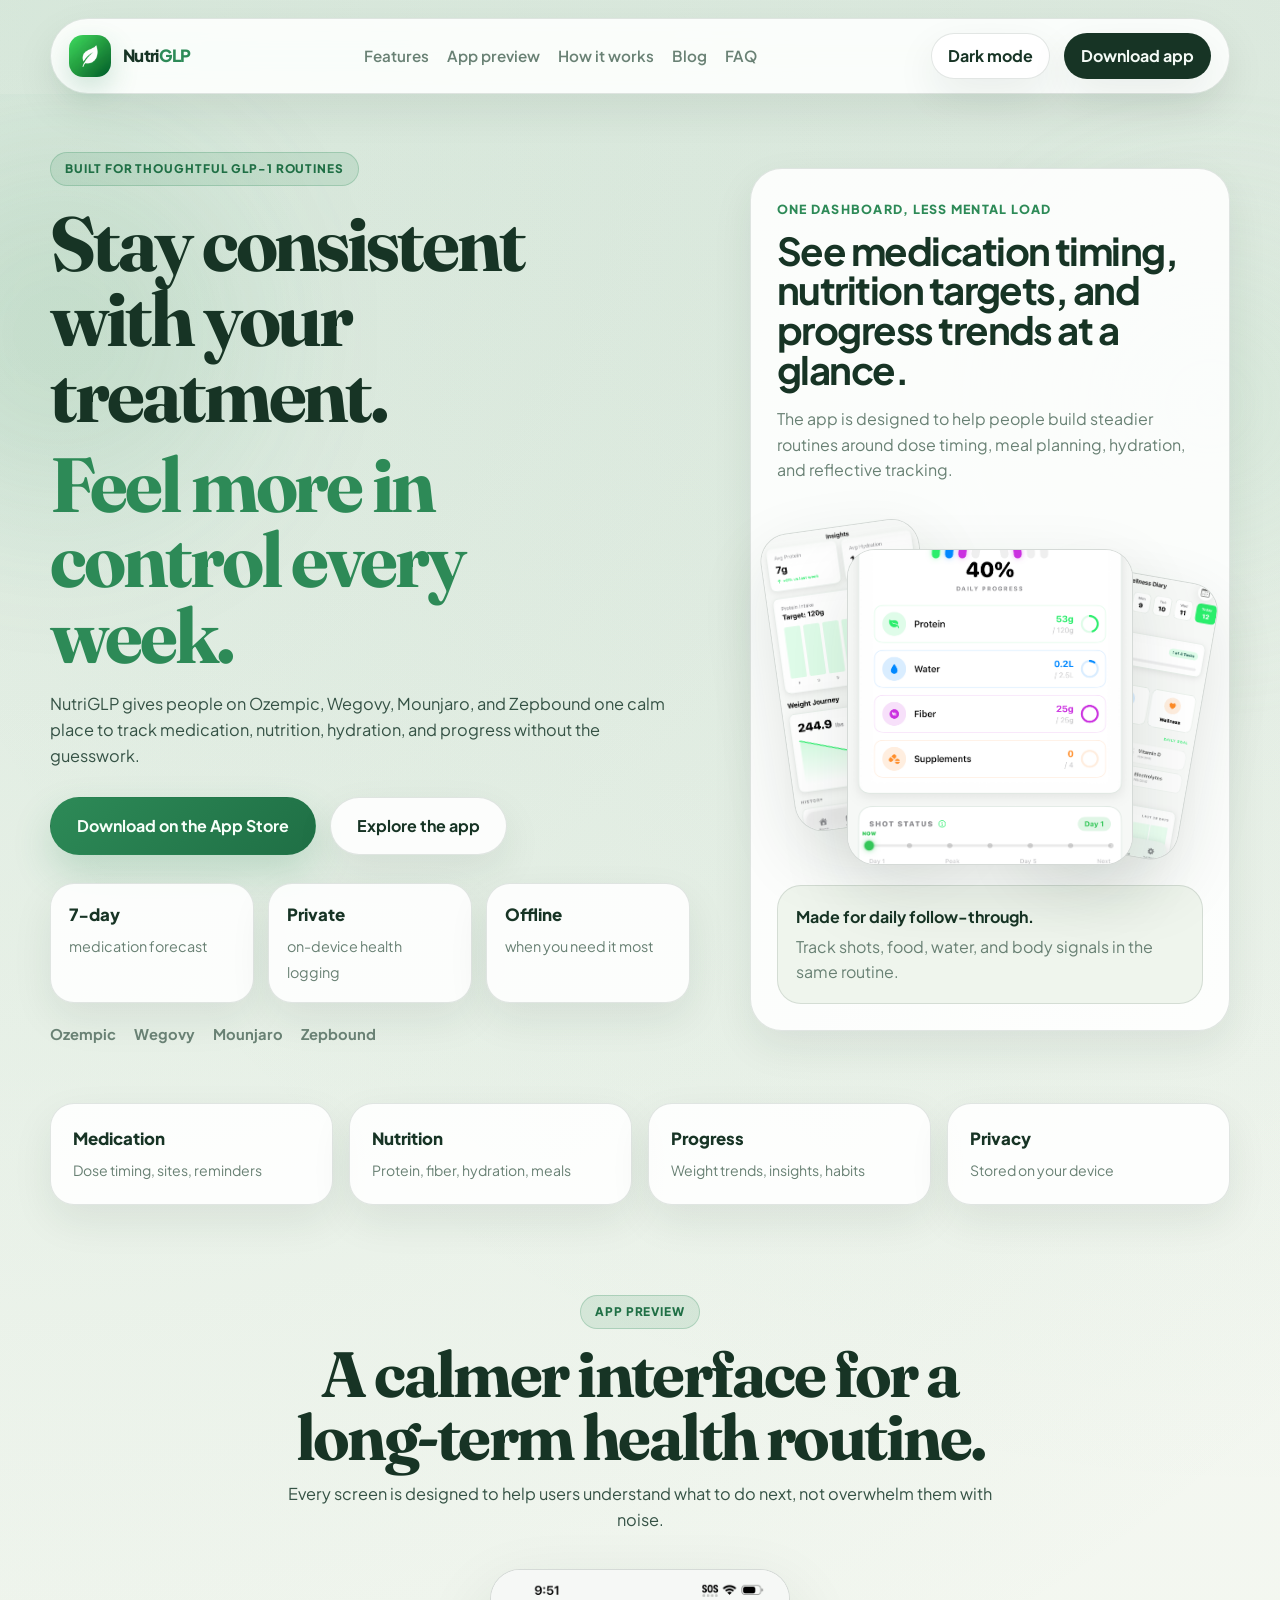
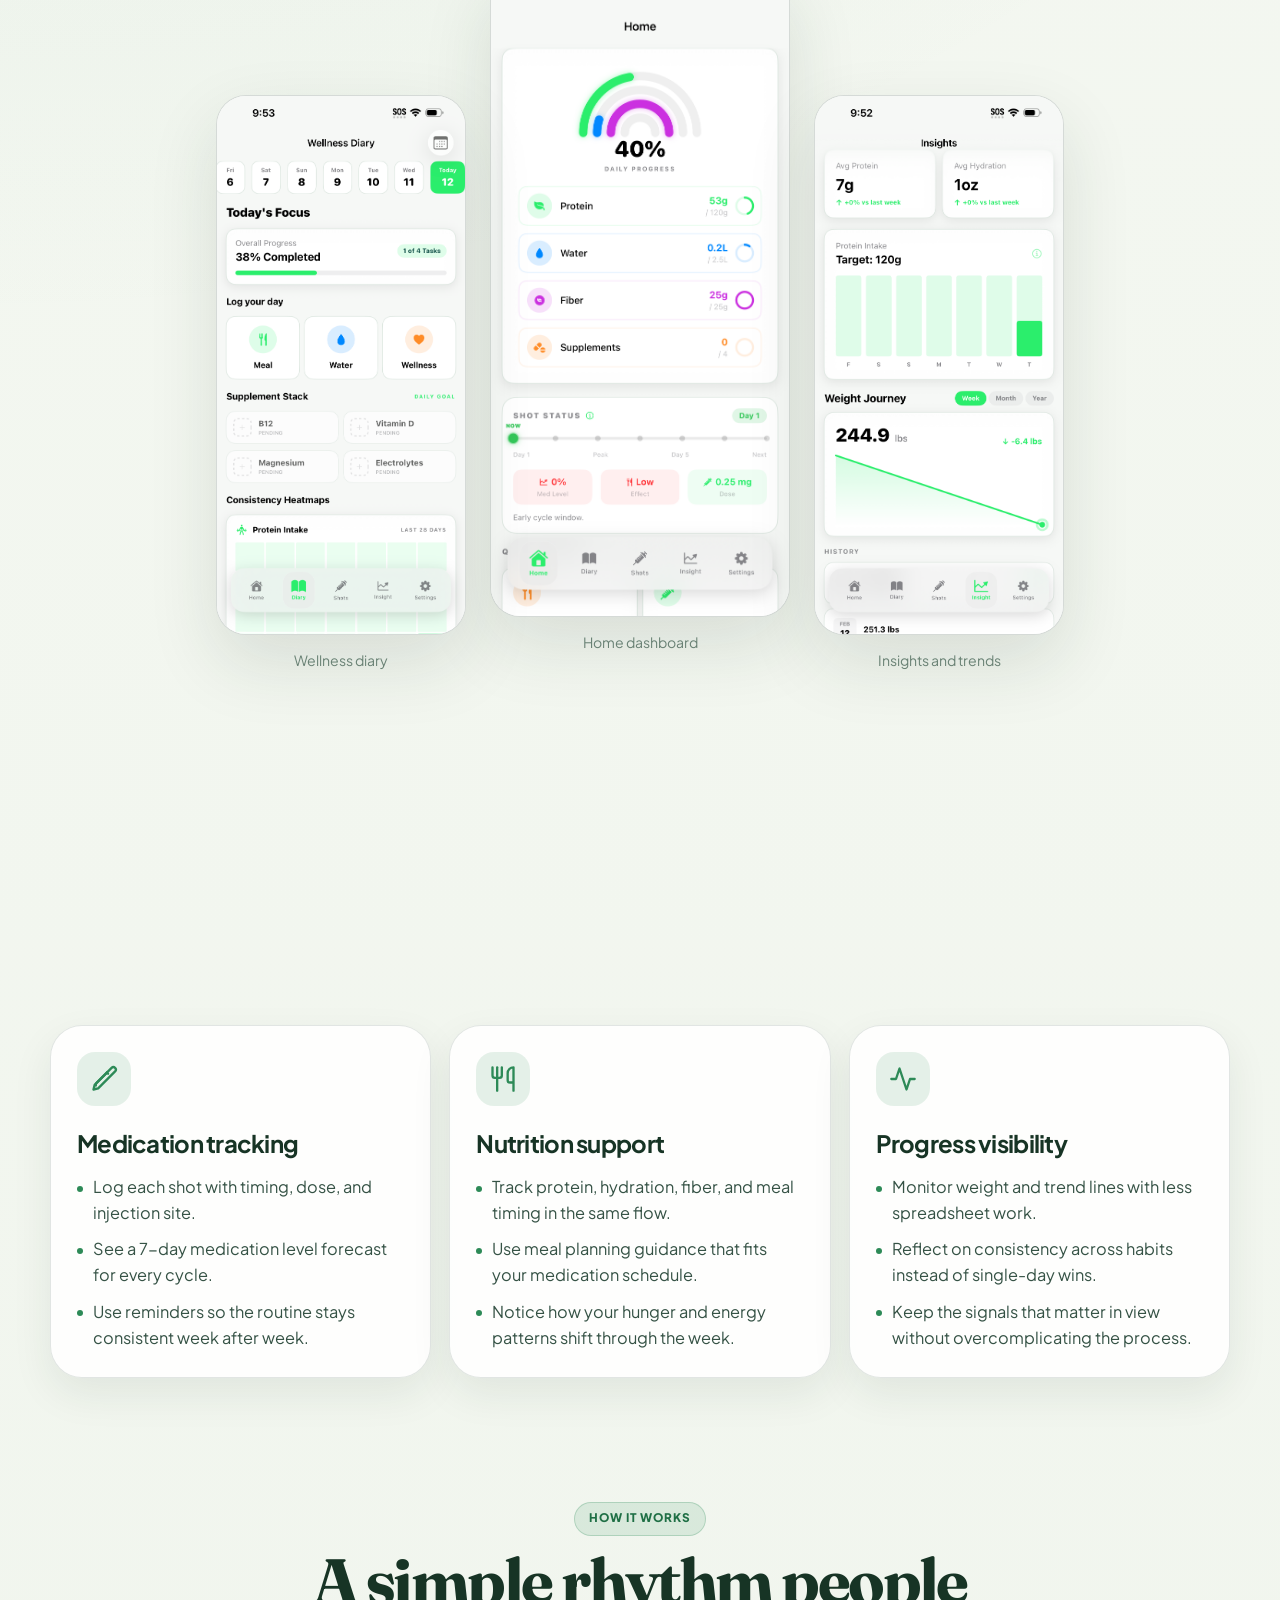
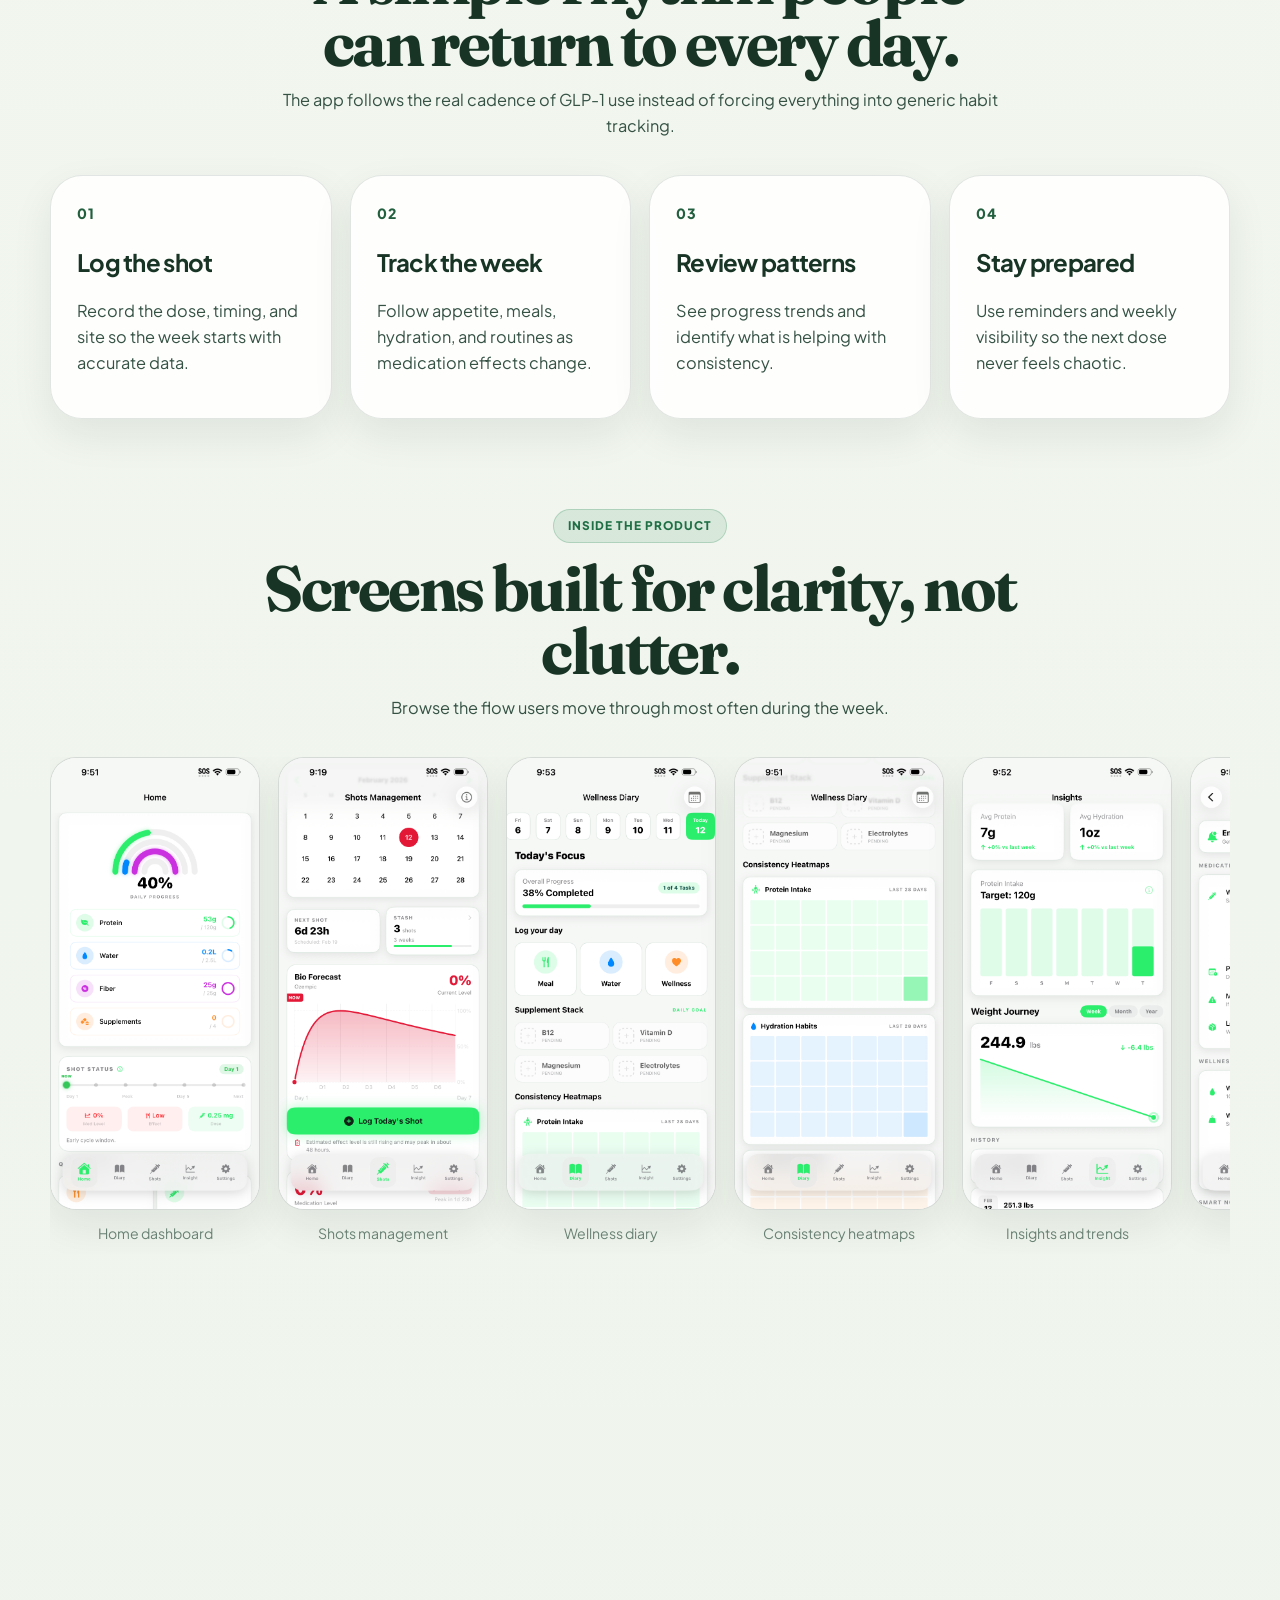
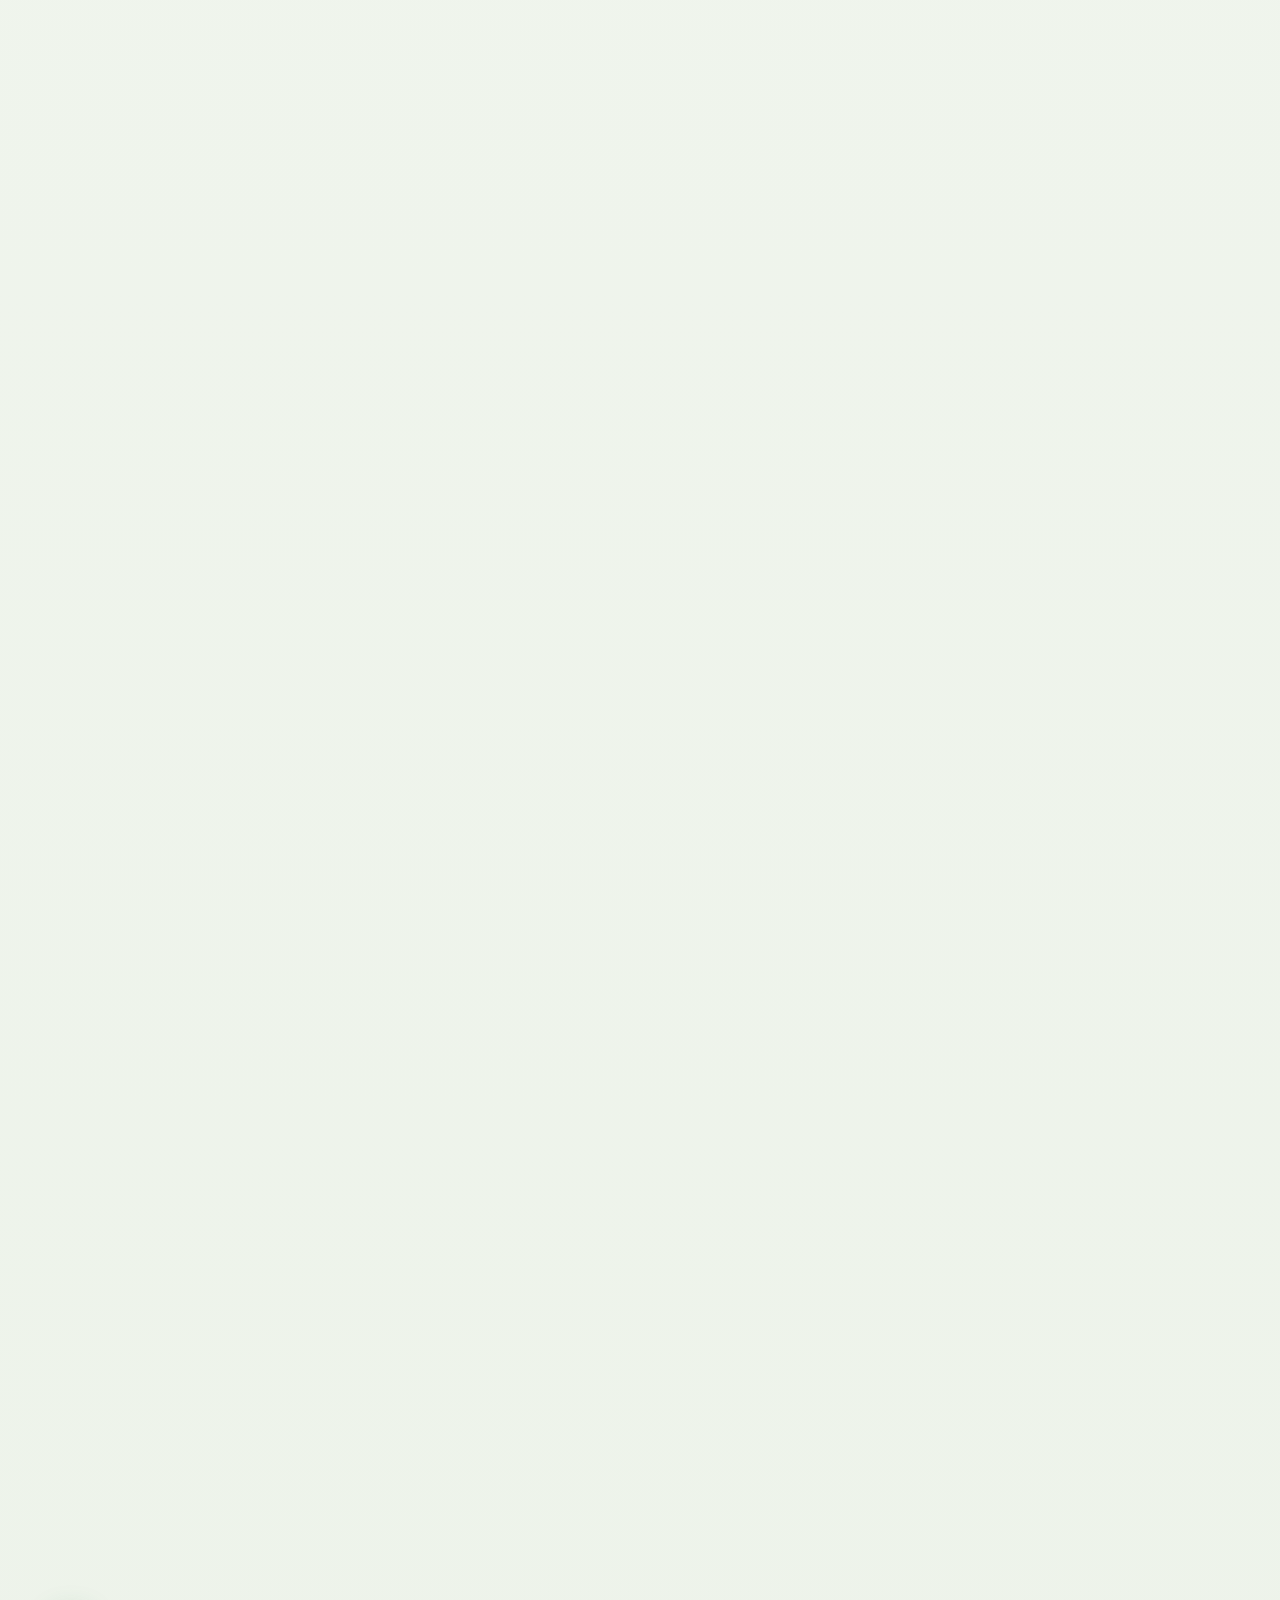
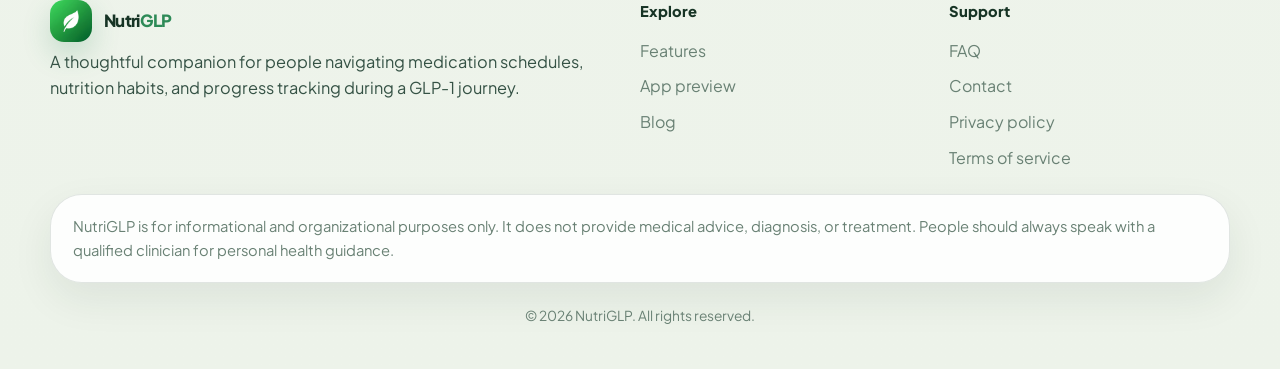
==== commit 64826bd4: "Redesign landing page and add CMS blog" ====
--- a/index.html
+++ b/index.html
@@ -4,46 +4,64 @@
 <head>
     <meta charset="UTF-8">
     <meta name="viewport" content="width=device-width, initial-scale=1.0">
-    <title>NutriGLP — Track Your GLP-1 Journey</title>
+    <title>NutriGLP | Track Your GLP-1 Journey With Confidence</title>
     <meta name="description"
-        content="The smart companion for Ozempic, Wegovy, Mounjaro, and Zepbound. Track medication, optimize nutrition, and monitor progress — free on iOS.">
+        content="NutriGLP helps people on Ozempic, Wegovy, Mounjaro, and Zepbound stay consistent with medication, nutrition, hydration, and progress tracking.">
     <link rel="icon" href="icon.png" type="image/png">
     <link rel="preconnect" href="https://fonts.googleapis.com">
     <link rel="preconnect" href="https://fonts.gstatic.com" crossorigin>
-    <link href="https://fonts.googleapis.com/css2?family=Inter:wght@400;500;600;700;800;900&display=swap"
+    <link
+        href="https://fonts.googleapis.com/css2?family=Fraunces:opsz,wght@9..144,600;9..144,700&family=Plus+Jakarta+Sans:wght@400;500;600;700;800&display=swap"
         rel="stylesheet">
+    <script>
+        (function () {
+            var savedTheme = localStorage.getItem('nutriglp-theme');
+            var theme = savedTheme === 'dark' ? 'dark' : 'light';
+            document.documentElement.dataset.theme = theme;
+        }());
+    </script>
     <link rel="stylesheet" href="styles.css">
 </head>
 
 <body>
-
-    <!-- ===================== NAVBAR ===================== -->
     <nav class="navbar" id="navbar">
         <div class="nav-container">
-            <a href="#" class="nav-logo" aria-label="NutriGLP Home">
-                <img src="icon.png" alt="NutriGLP Icon" class="nav-icon">
-                <span class="nav-wordmark">NUTRI<span class="text-green">GLP</span></span>
+            <a href="#hero" class="nav-logo" aria-label="NutriGLP Home">
+                <img src="icon.png" alt="NutriGLP icon" class="nav-icon">
+                <span class="nav-wordmark">Nutri<span class="text-green">GLP</span></span>
             </a>
 
             <div class="nav-links" id="nav-links">
                 <a href="#features" class="nav-link">Features</a>
-                <a href="#showcase" class="nav-link">App</a>
-                <a href="#how-it-works" class="nav-link">How It Works</a>
+                <a href="#showcase" class="nav-link">App preview</a>
+                <a href="#how-it-works" class="nav-link">How it works</a>
+                <a href="blog/index.html" class="nav-link">Blog</a>
                 <a href="#faq" class="nav-link">FAQ</a>
-            </div>
-
-            <a href="https://apps.apple.com/us/app/nutriglp/id6758135559" target="_blank" rel="noopener noreferrer"
-                class="nav-cta">
-                <svg width="18" height="18" viewBox="0 0 24 24" fill="none" stroke="currentColor" stroke-width="2.5"
-                    stroke-linecap="round" stroke-linejoin="round">
-                    <path d="M21 15v4a2 2 0 0 1-2 2H5a2 2 0 0 1-2-2v-4" />
-                    <polyline points="7 10 12 15 17 10" />
-                    <line x1="12" y1="15" x2="12" y2="3" />
-                </svg>
-                Download App
-            </a>
-
-            <button class="hamburger" id="hamburger" aria-label="Toggle menu">
+
+                <div class="nav-mobile-actions">
+                    <button class="theme-toggle theme-toggle-mobile" type="button" data-theme-toggle
+                        aria-label="Switch to dark mode" aria-pressed="false">
+                        <span class="theme-toggle-text">Dark mode</span>
+                    </button>
+                    <a href="https://apps.apple.com/us/app/nutriglp/id6758135559?ppid=825edaf9-1b0b-4919-ba0f-e0deb3c7c021"
+                        target="_blank" rel="noopener noreferrer" class="nav-cta nav-cta-mobile">
+                        Download app
+                    </a>
+                </div>
+            </div>
+
+            <div class="nav-actions">
+                <button class="theme-toggle" type="button" data-theme-toggle aria-label="Switch to dark mode"
+                    aria-pressed="false">
+                    <span class="theme-toggle-text">Dark mode</span>
+                </button>
+                <a href="https://apps.apple.com/us/app/nutriglp/id6758135559?ppid=825edaf9-1b0b-4919-ba0f-e0deb3c7c021"
+                    target="_blank" rel="noopener noreferrer" class="nav-cta">
+                    Download app
+                </a>
+            </div>
+
+            <button class="hamburger" id="hamburger" aria-label="Toggle menu" aria-expanded="false">
                 <span></span>
                 <span></span>
                 <span></span>
@@ -51,466 +69,464 @@
         </div>
     </nav>
 
-    <!-- ===================== HERO ===================== -->
-    <section class="hero" id="hero">
-        <div class="hero-bg-orbs">
-            <div class="orb orb-green"></div>
-            <div class="orb orb-dark"></div>
-        </div>
-
-        <div class="container hero-content">
-            <div class="hero-badge reveal">The gold standard in GLP-1 tracking</div>
-
-            <h1 class="hero-title reveal">
-                Track Your GLP-1 Journey.<br>
-                <span class="text-green">Stay on Schedule.</span>
-            </h1>
-
-            <p class="hero-subtitle reveal">
-                The smart companion for Ozempic, Wegovy, Mounjaro, and Zepbound.
-                Track your medication, optimize nutrition, and monitor your progress with clarity.
-            </p>
-
-            <div class="hero-actions reveal">
-                <a href="https://apps.apple.com/us/app/nutriglp/id6758135559" target="_blank" rel="noopener noreferrer"
-                    class="btn-primary btn-lg">
-                    <svg width="22" height="22" viewBox="0 0 24 24" fill="currentColor">
-                        <path
-                            d="M18.71 19.5c-.83 1.24-1.71 2.45-3.05 2.47-1.34.03-1.77-.79-3.29-.79-1.53 0-2 .77-3.27.82-1.31.05-2.3-1.32-3.14-2.53C4.25 17 2.94 12.45 4.7 9.39c.87-1.52 2.43-2.48 4.12-2.51 1.28-.02 2.5.87 3.29.87.78 0 2.26-1.07 3.8-.91.65.03 2.47.26 3.64 1.98-.09.06-2.17 1.28-2.15 3.81.03 3.02 2.65 4.03 2.68 4.04-.03.07-.42 1.44-1.38 2.83M13 3.5c.73-.83 1.94-1.46 2.94-1.5.13 1.17-.34 2.35-1.04 3.19-.69.85-1.83 1.51-2.95 1.42-.15-1.15.41-2.35 1.05-3.11z" />
-                    </svg>
-                    Download on App Store
-                    <svg width="20" height="20" viewBox="0 0 24 24" fill="none" stroke="currentColor" stroke-width="2.5"
-                        stroke-linecap="round" stroke-linejoin="round">
-                        <line x1="5" y1="12" x2="19" y2="12" />
-                        <polyline points="12 5 19 12 12 19" />
-                    </svg>
-                </a>
-            </div>
-
-            <div class="hero-brands reveal">
-                <span>Ozempic</span>
-                <span>Wegovy</span>
-                <span>Mounjaro</span>
-                <span>Zepbound</span>
-            </div>
-        </div>
-    </section>
-
-    <!-- ===================== APP SHOWCASE ===================== -->
-    <section class="showcase" id="showcase">
-        <div class="container">
-            <div class="section-header reveal">
-                <h2 class="section-title gradient-text">Beautiful Interface.</h2>
-                <p class="section-subtitle">Designed with precision. Built for your wellness journey.</p>
-            </div>
-
-            <div class="showcase-phones reveal">
-                <div class="phone-wrapper phone-side">
-                    <div class="phone-frame">
-                        <img src="IMG_3698.PNG" alt="NutriGLP Wellness Diary" loading="lazy">
-                    </div>
-                    <span class="phone-label">Wellness Diary</span>
-                </div>
-                <div class="phone-wrapper phone-center">
-                    <div class="phone-frame">
-                        <img src="IMG_3694.PNG" alt="NutriGLP Home Dashboard" loading="lazy">
-                    </div>
-                    <span class="phone-label">Home Dashboard</span>
-                </div>
-                <div class="phone-wrapper phone-side">
-                    <div class="phone-frame">
-                        <img src="IMG_3696.PNG" alt="NutriGLP Insights" loading="lazy">
-                    </div>
-                    <span class="phone-label">Insights & Trends</span>
-                </div>
-            </div>
-        </div>
-    </section>
-
-    <!-- ===================== FEATURES ===================== -->
-    <section class="features" id="features">
-        <div class="container">
-            <div class="section-header reveal">
-                <h2 class="section-title gradient-text">Engineered for Success.</h2>
-                <p class="section-subtitle">Comprehensive toolset for your GLP-1 journey.</p>
-            </div>
-
-            <div class="features-grid">
-                <div class="feature-card reveal">
-                    <div class="feature-icon">
-                        <svg width="32" height="32" viewBox="0 0 24 24" fill="none" stroke="currentColor"
-                            stroke-width="2" stroke-linecap="round" stroke-linejoin="round">
-                            <path d="m14.5 6.5 1 1" />
-                            <path d="M18.5 2.5a2.121 2.121 0 0 1 3 3L7 20l-4 1 1-4Z" />
-                            <path d="m14.5 6.5-9.06 9.06a1.5 1.5 0 0 0-.44 1.06v.88" />
-                        </svg>
-                    </div>
-                    <h3 class="feature-title">Track Your Medication</h3>
-                    <ul class="feature-list">
-                        <li>Log shots with dose, injection site, and timing</li>
-                        <li>7-day medication level visualization</li>
-                        <li>Smart reminders so you never miss a dose</li>
-                        <li>Bio Forecast showing appetite suppression patterns</li>
-                    </ul>
-                </div>
-
-                <div class="feature-card reveal">
-                    <div class="feature-icon">
-                        <svg width="32" height="32" viewBox="0 0 24 24" fill="none" stroke="currentColor"
-                            stroke-width="2" stroke-linecap="round" stroke-linejoin="round">
-                            <path d="M3 2v7c0 1.1.9 2 2 2h4a2 2 0 0 0 2-2V2" />
-                            <path d="M7 2v20" />
-                            <path d="M21 15V2v0a5 5 0 0 0-5 5v6c0 1.1.9 2 2 2h3Zm0 0v7" />
-                        </svg>
-                    </div>
-                    <h3 class="feature-title">Optimize Your Nutrition</h3>
-                    <ul class="feature-list">
-                        <li>Daily protein, water, and fiber tracking</li>
-                        <li>Meal planning synced to your shot schedule</li>
-                        <li>Food logging with nutrition breakdown</li>
-                        <li>Understand how medication affects hunger</li>
-                    </ul>
-                </div>
-
-                <div class="feature-card reveal">
-                    <div class="feature-icon">
-                        <svg width="32" height="32" viewBox="0 0 24 24" fill="none" stroke="currentColor"
-                            stroke-width="2" stroke-linecap="round" stroke-linejoin="round">
-                            <polyline points="22 12 18 12 15 21 9 3 6 12 2 12" />
-                        </svg>
-                    </div>
-                    <h3 class="feature-title">Monitor Your Progress</h3>
-                    <ul class="feature-list">
-                        <li>Weight tracking with BMI calculations</li>
-                        <li>Visual trends and progress charts</li>
-                        <li>Personalized insights based on your data</li>
-                    </ul>
-                </div>
-
-                <div class="feature-card reveal">
-                    <div class="feature-icon">
-                        <svg width="32" height="32" viewBox="0 0 24 24" fill="none" stroke="currentColor"
-                            stroke-width="2" stroke-linecap="round" stroke-linejoin="round">
-                            <path d="M6 8a6 6 0 0 1 12 0c0 7 3 9 3 9H3s3-2 3-9" />
-                            <path d="M10.3 21a1.94 1.94 0 0 0 3.4 0" />
-                        </svg>
-                    </div>
-                    <h3 class="feature-title">Smart Reminders</h3>
-                    <ul class="feature-list">
-                        <li>Weekly injection & pre-shot reminders</li>
-                        <li>Missed shot alerts</li>
-                        <li>Low supply & hydration reminders</li>
-                        <li>Fully customizable schedule</li>
-                    </ul>
-                </div>
-            </div>
-        </div>
-    </section>
-
-    <!-- ===================== HOW IT WORKS ===================== -->
-    <section class="how-it-works" id="how-it-works">
-        <div class="container">
-            <div class="section-header reveal">
-                <div class="section-badge">Simple & Powerful</div>
-                <h2 class="section-title gradient-text">How It Works.</h2>
-                <p class="section-subtitle">Four simple steps to take control of your GLP-1 journey.</p>
-            </div>
-
-            <div class="steps-grid">
-                <div class="step-card reveal">
-                    <div class="step-number">01</div>
-                    <div class="step-icon-wrap">
-                        <svg width="28" height="28" viewBox="0 0 24 24" fill="none" stroke="currentColor"
-                            stroke-width="2" stroke-linecap="round" stroke-linejoin="round">
-                            <path d="m14.5 6.5 1 1" />
-                            <path d="M18.5 2.5a2.121 2.121 0 0 1 3 3L7 20l-4 1 1-4Z" />
-                            <path d="m14.5 6.5-9.06 9.06a1.5 1.5 0 0 0-.44 1.06v.88" />
-                        </svg>
-                    </div>
-                    <h3 class="step-title">Log Your Shot</h3>
-                    <p class="step-desc">Record your dose, injection site, and timing. Quick and easy tracking every
-                        time.</p>
-                </div>
-
-                <div class="step-card reveal">
-                    <div class="step-number">02</div>
-                    <div class="step-icon-wrap">
-                        <svg width="28" height="28" viewBox="0 0 24 24" fill="none" stroke="currentColor"
-                            stroke-width="2" stroke-linecap="round" stroke-linejoin="round">
-                            <path d="M3 3v18h18" />
-                            <path d="m19 9-5 5-4-4-3 3" />
-                        </svg>
-                    </div>
-                    <h3 class="step-title">Track Bio Forecast</h3>
-                    <p class="step-desc">Visualize your 7-day medication curve and appetite suppression patterns.</p>
-                </div>
-
-                <div class="step-card reveal">
-                    <div class="step-number">03</div>
-                    <div class="step-icon-wrap">
-                        <svg width="28" height="28" viewBox="0 0 24 24" fill="none" stroke="currentColor"
-                            stroke-width="2" stroke-linecap="round" stroke-linejoin="round">
-                            <polyline points="22 12 18 12 15 21 9 3 6 12 2 12" />
-                        </svg>
-                    </div>
-                    <h3 class="step-title">Monitor Progress</h3>
-                    <p class="step-desc">Track weight, BMI, nutrition, and hydration with visual trends and insights.
-                    </p>
-                </div>
-
-                <div class="step-card reveal">
-                    <div class="step-number">04</div>
-                    <div class="step-icon-wrap">
-                        <svg width="28" height="28" viewBox="0 0 24 24" fill="none" stroke="currentColor"
-                            stroke-width="2" stroke-linecap="round" stroke-linejoin="round">
-                            <path d="M6 8a6 6 0 0 1 12 0c0 7 3 9 3 9H3s3-2 3-9" />
-                            <path d="M10.3 21a1.94 1.94 0 0 0 3.4 0" />
-                        </svg>
-                    </div>
-                    <h3 class="step-title">Stay on Schedule</h3>
-                    <p class="step-desc">Get smart reminders for shots, hydration, and daily progress updates.</p>
-                </div>
-            </div>
-        </div>
-    </section>
-
-    <!-- ===================== SCREENSHOTS GALLERY ===================== -->
-    <section class="gallery" id="gallery">
-        <div class="container">
-            <div class="section-header reveal">
-                <h2 class="section-title gradient-text">See It In Action.</h2>
-                <p class="section-subtitle">Every screen designed for clarity and ease of use.</p>
-            </div>
-
-            <div class="gallery-scroll reveal">
-                <div class="gallery-track">
-                    <div class="gallery-item">
-                        <div class="gallery-phone">
-                            <img src="IMG_3694.PNG" alt="Home Dashboard" loading="lazy">
-                        </div>
-                        <span class="gallery-caption">Home Dashboard</span>
-                    </div>
-                    <div class="gallery-item">
-                        <div class="gallery-phone">
-                            <img src="IMG_3693.PNG" alt="Shots Management" loading="lazy">
-                        </div>
-                        <span class="gallery-caption">Shots Management</span>
-                    </div>
-                    <div class="gallery-item">
-                        <div class="gallery-phone">
-                            <img src="IMG_3698.PNG" alt="Wellness Diary" loading="lazy">
-                        </div>
-                        <span class="gallery-caption">Wellness Diary</span>
-                    </div>
-                    <div class="gallery-item">
-                        <div class="gallery-phone">
-                            <img src="IMG_3695.PNG" alt="Consistency Heatmaps" loading="lazy">
-                        </div>
-                        <span class="gallery-caption">Consistency Heatmaps</span>
-                    </div>
-                    <div class="gallery-item">
-                        <div class="gallery-phone">
-                            <img src="IMG_3696.PNG" alt="Insights & Trends" loading="lazy">
-                        </div>
-                        <span class="gallery-caption">Insights & Trends</span>
-                    </div>
-                    <div class="gallery-item">
-                        <div class="gallery-phone">
-                            <img src="IMG_3699.PNG" alt="Smart Notifications" loading="lazy">
-                        </div>
-                        <span class="gallery-caption">Smart Notifications</span>
-                    </div>
-                    <div class="gallery-item">
-                        <div class="gallery-phone">
-                            <img src="IMG_3697.PNG" alt="Settings & BMI" loading="lazy">
-                        </div>
-                        <span class="gallery-caption">Settings & BMI</span>
-                    </div>
-                </div>
-            </div>
-        </div>
-    </section>
-
-    <!-- ===================== SOCIAL PROOF STRIP ===================== -->
-    <section class="proof-strip reveal">
-        <div class="container">
-            <div class="proof-grid">
-                <div class="proof-item">
-                    <span class="proof-value text-green">7 Days</span>
-                    <span class="proof-label">Free Trial</span>
-                </div>
-                <div class="proof-divider"></div>
-                <div class="proof-item">
-                    <span class="proof-value">iOS</span>
-                    <span class="proof-label">iPhone & iPad</span>
-                </div>
-                <div class="proof-divider"></div>
-                <div class="proof-item">
-                    <span class="proof-value text-green">Private</span>
-                    <span class="proof-label">On-Device Data Only</span>
-                </div>
-                <div class="proof-divider"></div>
-                <div class="proof-item">
-                    <span class="proof-value">Offline</span>
-                    <span class="proof-label">No Internet Required</span>
-                </div>
-            </div>
-        </div>
-    </section>
-
-    <!-- ===================== FAQ ===================== -->
-    <section class="faq" id="faq">
-        <div class="container container-narrow">
-            <div class="section-header reveal">
-                <div class="section-badge">Questions & Answers</div>
-                <h2 class="section-title gradient-text">Frequently Asked Questions.</h2>
-                <p class="section-subtitle">Everything you need to know about NutriGLP.</p>
-            </div>
-
-            <div class="faq-list">
-                <div class="faq-item reveal">
-                    <button class="faq-question" aria-expanded="false">
-                        <span>What medications does NutriGLP support?</span>
-                        <div class="faq-toggle"><span class="faq-icon">+</span></div>
-                    </button>
-                    <div class="faq-answer">
-                        <p>NutriGLP supports all major GLP-1 and dual GIP/GLP-1 medications including Ozempic
-                            (semaglutide), Wegovy (semaglutide), Mounjaro (tirzepatide), and Zepbound (tirzepatide). The
-                            app's bio forecast accurately models the pharmacokinetics of each medication.</p>
-                    </div>
-                </div>
-
-                <div class="faq-item reveal">
-                    <button class="faq-question" aria-expanded="false">
-                        <span>How does the Bio Forecast work?</span>
-                        <div class="faq-toggle"><span class="faq-icon">+</span></div>
-                    </button>
-                    <div class="faq-answer">
-                        <p>The Bio Forecast uses pharmacokinetic modeling based on your medication type, dose, and
-                            injection schedule to visualize your medication levels over a 7-day period. This helps you
-                            understand appetite suppression patterns and plan your nutrition accordingly.</p>
-                    </div>
-                </div>
-
-                <div class="faq-item reveal">
-                    <button class="faq-question" aria-expanded="false">
-                        <span>Is my health data private?</span>
-                        <div class="faq-toggle"><span class="faq-icon">+</span></div>
-                    </button>
-                    <div class="faq-answer">
-                        <p>Yes, absolutely. All your medication logs, nutrition data, and health information are stored
-                            exclusively on your personal device. We do not maintain a central database of your sensitive
-                            data, and we never sell your information to third parties.</p>
-                    </div>
-                </div>
-
-                <div class="faq-item reveal">
-                    <button class="faq-question" aria-expanded="false">
-                        <span>How much does NutriGLP cost?</span>
-                        <div class="faq-toggle"><span class="faq-icon">+</span></div>
-                    </button>
-                    <div class="faq-answer">
-                        <p>NutriGLP offers a 7-day free trial so you can explore all features — including food logging,
-                            bio forecasts, shot tracking, and custom reminders. After the trial, a subscription is
-                            required to continue accessing premium features.</p>
-                    </div>
-                </div>
-
-                <div class="faq-item reveal">
-                    <button class="faq-question" aria-expanded="false">
-                        <span>Will NutriGLP warn me if I log a shot too early?</span>
-                        <div class="faq-toggle"><span class="faq-icon">+</span></div>
-                    </button>
-                    <div class="faq-answer">
-                        <p>Yes! NutriGLP includes smart safety warnings that detect if you're trying to log a dose
-                            before your scheduled time. This helps prevent schedule disruption and ensures you're
-                            following your proper weekly or daily dosing schedule.</p>
-                    </div>
-                </div>
-
-                <div class="faq-item reveal">
-                    <button class="faq-question" aria-expanded="false">
-                        <span>Do I need an internet connection?</span>
-                        <div class="faq-toggle"><span class="faq-icon">+</span></div>
-                    </button>
-                    <div class="faq-answer">
-                        <p>No, NutriGLP works completely offline. Since all your data is stored locally on your device,
-                            you can log shots, track nutrition, and view your progress anytime, anywhere without an
-                            internet connection.</p>
-                    </div>
-                </div>
-            </div>
-        </div>
-    </section>
-
-    <!-- ===================== FINAL CTA ===================== -->
-    <section class="final-cta reveal">
-        <div class="container">
-            <div class="cta-card">
-                <div class="cta-glow"></div>
-                <h2 class="cta-title">Ready to Take Control?</h2>
-                <p class="cta-subtitle">Join thousands tracking their GLP-1 journey with clarity and confidence.</p>
-                <a href="https://apps.apple.com/us/app/nutriglp/id6758135559" target="_blank" rel="noopener noreferrer"
-                    class="btn-primary btn-lg">
-                    <svg width="22" height="22" viewBox="0 0 24 24" fill="currentColor">
-                        <path
-                            d="M18.71 19.5c-.83 1.24-1.71 2.45-3.05 2.47-1.34.03-1.77-.79-3.29-.79-1.53 0-2 .77-3.27.82-1.31.05-2.3-1.32-3.14-2.53C4.25 17 2.94 12.45 4.7 9.39c.87-1.52 2.43-2.48 4.12-2.51 1.28-.02 2.5.87 3.29.87.78 0 2.26-1.07 3.8-.91.65.03 2.47.26 3.64 1.98-.09.06-2.17 1.28-2.15 3.81.03 3.02 2.65 4.03 2.68 4.04-.03.07-.42 1.44-1.38 2.83M13 3.5c.73-.83 1.94-1.46 2.94-1.5.13 1.17-.34 2.35-1.04 3.19-.69.85-1.83 1.51-2.95 1.42-.15-1.15.41-2.35 1.05-3.11z" />
-                    </svg>
-                    Start Your Free Trial
-                    <svg width="20" height="20" viewBox="0 0 24 24" fill="none" stroke="currentColor" stroke-width="2.5"
-                        stroke-linecap="round" stroke-linejoin="round">
-                        <line x1="5" y1="12" x2="19" y2="12" />
-                        <polyline points="12 5 19 12 12 19" />
-                    </svg>
-                </a>
-                <p class="cta-note">Available on iOS • 7-Day Free Trial</p>
-            </div>
-        </div>
-    </section>
-
-    <!-- ===================== FOOTER ===================== -->
+    <main>
+        <section class="hero" id="hero">
+            <div class="hero-bg-orbs">
+                <div class="orb orb-green"></div>
+                <div class="orb orb-warm"></div>
+            </div>
+
+            <div class="container hero-grid">
+                <div class="hero-copy">
+                    <div class="hero-badge reveal">Built for thoughtful GLP-1 routines</div>
+
+                    <h1 class="hero-title reveal">
+                        Stay consistent with your treatment.
+                        <span class="hero-title-accent">Feel more in control every week.</span>
+                    </h1>
+
+                    <p class="hero-subtitle reveal">
+                        NutriGLP gives people on Ozempic, Wegovy, Mounjaro, and Zepbound one calm place to track
+                        medication, nutrition, hydration, and progress without the guesswork.
+                    </p>
+
+                    <div class="hero-actions reveal">
+                        <a href="https://apps.apple.com/us/app/nutriglp/id6758135559?ppid=825edaf9-1b0b-4919-ba0f-e0deb3c7c021"
+                            target="_blank" rel="noopener noreferrer" class="btn-primary btn-lg">
+                            Download on the App Store
+                        </a>
+                        <a href="#showcase" class="btn-secondary btn-lg">
+                            Explore the app
+                        </a>
+                    </div>
+
+                    <div class="hero-stats reveal">
+                        <div class="hero-stat">
+                            <span class="hero-stat-value">7-day</span>
+                            <span class="hero-stat-label">medication forecast</span>
+                        </div>
+                        <div class="hero-stat">
+                            <span class="hero-stat-value">Private</span>
+                            <span class="hero-stat-label">on-device health logging</span>
+                        </div>
+                        <div class="hero-stat">
+                            <span class="hero-stat-value">Offline</span>
+                            <span class="hero-stat-label">when you need it most</span>
+                        </div>
+                    </div>
+
+                    <div class="hero-brands reveal">
+                        <span>Ozempic</span>
+                        <span>Wegovy</span>
+                        <span>Mounjaro</span>
+                        <span>Zepbound</span>
+                    </div>
+                </div>
+
+                <div class="hero-visual reveal">
+                    <div class="hero-panel">
+                        <div class="hero-panel-copy">
+                            <span class="panel-eyebrow">One dashboard, less mental load</span>
+                            <h2>See medication timing, nutrition targets, and progress trends at a glance.</h2>
+                            <p>
+                                The app is designed to help people build steadier routines around dose timing, meal
+                                planning, hydration, and reflective tracking.
+                            </p>
+                        </div>
+
+                        <div class="hero-device-stack">
+                            <div class="hero-device hero-device-back">
+                                <img src="IMG_3696.PNG" alt="NutriGLP insights screen" loading="lazy">
+                            </div>
+                            <div class="hero-device hero-device-front">
+                                <img src="IMG_3694.PNG" alt="NutriGLP dashboard screen" loading="lazy">
+                            </div>
+                            <div class="hero-device hero-device-side">
+                                <img src="IMG_3698.PNG" alt="NutriGLP wellness diary screen" loading="lazy">
+                            </div>
+                        </div>
+
+                        <div class="hero-note">
+                            <strong>Made for daily follow-through.</strong>
+                            <span>Track shots, food, water, and body signals in the same routine.</span>
+                        </div>
+                    </div>
+                </div>
+            </div>
+        </section>
+
+        <section class="proof-strip reveal">
+            <div class="container">
+                <div class="proof-grid">
+                    <div class="proof-item">
+                        <span class="proof-value">Medication</span>
+                        <span class="proof-label">Dose timing, sites, reminders</span>
+                    </div>
+                    <div class="proof-item">
+                        <span class="proof-value">Nutrition</span>
+                        <span class="proof-label">Protein, fiber, hydration, meals</span>
+                    </div>
+                    <div class="proof-item">
+                        <span class="proof-value">Progress</span>
+                        <span class="proof-label">Weight trends, insights, habits</span>
+                    </div>
+                    <div class="proof-item">
+                        <span class="proof-value">Privacy</span>
+                        <span class="proof-label">Stored on your device</span>
+                    </div>
+                </div>
+            </div>
+        </section>
+
+        <section class="showcase" id="showcase">
+            <div class="container">
+                <div class="section-header reveal">
+                    <div class="section-badge">App preview</div>
+                    <h2 class="section-title">A calmer interface for a long-term health routine.</h2>
+                    <p class="section-subtitle">
+                        Every screen is designed to help users understand what to do next, not overwhelm them with
+                        noise.
+                    </p>
+                </div>
+
+                <div class="showcase-phones reveal">
+                    <div class="phone-wrapper phone-side">
+                        <div class="phone-frame">
+                            <img src="IMG_3698.PNG" alt="NutriGLP wellness diary" loading="lazy">
+                        </div>
+                        <span class="phone-label">Wellness diary</span>
+                    </div>
+                    <div class="phone-wrapper phone-center">
+                        <div class="phone-frame">
+                            <img src="IMG_3694.PNG" alt="NutriGLP home dashboard" loading="lazy">
+                        </div>
+                        <span class="phone-label">Home dashboard</span>
+                    </div>
+                    <div class="phone-wrapper phone-side">
+                        <div class="phone-frame">
+                            <img src="IMG_3696.PNG" alt="NutriGLP insights screen" loading="lazy">
+                        </div>
+                        <span class="phone-label">Insights and trends</span>
+                    </div>
+                </div>
+            </div>
+        </section>
+
+        <section class="features" id="features">
+            <div class="container">
+                <div class="section-header reveal">
+                    <div class="section-badge">Core workflow</div>
+                    <h2 class="section-title">Everything important, organized in one place.</h2>
+                    <p class="section-subtitle">
+                        NutriGLP helps people turn weekly medication into a repeatable routine they can actually keep.
+                    </p>
+                </div>
+
+                <div class="features-grid">
+                    <article class="feature-card reveal">
+                        <div class="feature-icon">
+                            <svg width="28" height="28" viewBox="0 0 24 24" fill="none" stroke="currentColor"
+                                stroke-width="2" stroke-linecap="round" stroke-linejoin="round">
+                                <path d="m14.5 6.5 1 1" />
+                                <path d="M18.5 2.5a2.121 2.121 0 0 1 3 3L7 20l-4 1 1-4Z" />
+                                <path d="m14.5 6.5-9.06 9.06a1.5 1.5 0 0 0-.44 1.06v.88" />
+                            </svg>
+                        </div>
+                        <h3 class="feature-title">Medication tracking</h3>
+                        <ul class="feature-list">
+                            <li>Log each shot with timing, dose, and injection site.</li>
+                            <li>See a 7-day medication level forecast for every cycle.</li>
+                            <li>Use reminders so the routine stays consistent week after week.</li>
+                        </ul>
+                    </article>
+
+                    <article class="feature-card reveal">
+                        <div class="feature-icon">
+                            <svg width="28" height="28" viewBox="0 0 24 24" fill="none" stroke="currentColor"
+                                stroke-width="2" stroke-linecap="round" stroke-linejoin="round">
+                                <path d="M3 2v7c0 1.1.9 2 2 2h4a2 2 0 0 0 2-2V2" />
+                                <path d="M7 2v20" />
+                                <path d="M21 15V2a5 5 0 0 0-5 5v6c0 1.1.9 2 2 2h3Zm0 0v7" />
+                            </svg>
+                        </div>
+                        <h3 class="feature-title">Nutrition support</h3>
+                        <ul class="feature-list">
+                            <li>Track protein, hydration, fiber, and meal timing in the same flow.</li>
+                            <li>Use meal planning guidance that fits your medication schedule.</li>
+                            <li>Notice how your hunger and energy patterns shift through the week.</li>
+                        </ul>
+                    </article>
+
+                    <article class="feature-card reveal">
+                        <div class="feature-icon">
+                            <svg width="28" height="28" viewBox="0 0 24 24" fill="none" stroke="currentColor"
+                                stroke-width="2" stroke-linecap="round" stroke-linejoin="round">
+                                <polyline points="22 12 18 12 15 21 9 3 6 12 2 12" />
+                            </svg>
+                        </div>
+                        <h3 class="feature-title">Progress visibility</h3>
+                        <ul class="feature-list">
+                            <li>Monitor weight and trend lines with less spreadsheet work.</li>
+                            <li>Reflect on consistency across habits instead of single-day wins.</li>
+                            <li>Keep the signals that matter in view without overcomplicating the process.</li>
+                        </ul>
+                    </article>
+                </div>
+            </div>
+        </section>
+
+        <section class="how-it-works" id="how-it-works">
+            <div class="container">
+                <div class="section-header reveal">
+                    <div class="section-badge">How it works</div>
+                    <h2 class="section-title">A simple rhythm people can return to every day.</h2>
+                    <p class="section-subtitle">
+                        The app follows the real cadence of GLP-1 use instead of forcing everything into generic habit
+                        tracking.
+                    </p>
+                </div>
+
+                <div class="steps-grid">
+                    <article class="step-card reveal">
+                        <div class="step-number">01</div>
+                        <h3 class="step-title">Log the shot</h3>
+                        <p class="step-desc">
+                            Record the dose, timing, and site so the week starts with accurate data.
+                        </p>
+                    </article>
+                    <article class="step-card reveal">
+                        <div class="step-number">02</div>
+                        <h3 class="step-title">Track the week</h3>
+                        <p class="step-desc">
+                            Follow appetite, meals, hydration, and routines as medication effects change.
+                        </p>
+                    </article>
+                    <article class="step-card reveal">
+                        <div class="step-number">03</div>
+                        <h3 class="step-title">Review patterns</h3>
+                        <p class="step-desc">
+                            See progress trends and identify what is helping with consistency.
+                        </p>
+                    </article>
+                    <article class="step-card reveal">
+                        <div class="step-number">04</div>
+                        <h3 class="step-title">Stay prepared</h3>
+                        <p class="step-desc">
+                            Use reminders and weekly visibility so the next dose never feels chaotic.
+                        </p>
+                    </article>
+                </div>
+            </div>
+        </section>
+
+        <section class="gallery" id="gallery">
+            <div class="container">
+                <div class="section-header reveal">
+                    <div class="section-badge">Inside the product</div>
+                    <h2 class="section-title">Screens built for clarity, not clutter.</h2>
+                    <p class="section-subtitle">
+                        Browse the flow users move through most often during the week.
+                    </p>
+                </div>
+
+                <div class="gallery-scroll reveal">
+                    <div class="gallery-track">
+                        <div class="gallery-item">
+                            <div class="gallery-phone">
+                                <img src="IMG_3694.PNG" alt="NutriGLP home dashboard" loading="lazy">
+                            </div>
+                            <span class="gallery-caption">Home dashboard</span>
+                        </div>
+                        <div class="gallery-item">
+                            <div class="gallery-phone">
+                                <img src="IMG_3693.PNG" alt="NutriGLP shots management" loading="lazy">
+                            </div>
+                            <span class="gallery-caption">Shots management</span>
+                        </div>
+                        <div class="gallery-item">
+                            <div class="gallery-phone">
+                                <img src="IMG_3698.PNG" alt="NutriGLP wellness diary" loading="lazy">
+                            </div>
+                            <span class="gallery-caption">Wellness diary</span>
+                        </div>
+                        <div class="gallery-item">
+                            <div class="gallery-phone">
+                                <img src="IMG_3695.PNG" alt="NutriGLP consistency heatmaps" loading="lazy">
+                            </div>
+                            <span class="gallery-caption">Consistency heatmaps</span>
+                        </div>
+                        <div class="gallery-item">
+                            <div class="gallery-phone">
+                                <img src="IMG_3696.PNG" alt="NutriGLP insights and trends" loading="lazy">
+                            </div>
+                            <span class="gallery-caption">Insights and trends</span>
+                        </div>
+                        <div class="gallery-item">
+                            <div class="gallery-phone">
+                                <img src="IMG_3699.PNG" alt="NutriGLP smart notifications" loading="lazy">
+                            </div>
+                            <span class="gallery-caption">Smart notifications</span>
+                        </div>
+                        <div class="gallery-item">
+                            <div class="gallery-phone">
+                                <img src="IMG_3697.PNG" alt="NutriGLP settings screen" loading="lazy">
+                            </div>
+                            <span class="gallery-caption">Settings and BMI</span>
+                        </div>
+                    </div>
+                </div>
+            </div>
+        </section>
+
+        <section class="blog-preview" id="blog">
+            <div class="container">
+                <div class="section-header reveal">
+                    <div class="section-badge">From the journal</div>
+                    <h2 class="section-title">Helpful articles the team can publish without touching code.</h2>
+                    <p class="section-subtitle">
+                        Share educational content, routines, onboarding guidance, and product updates in a dedicated
+                        blog section.
+                    </p>
+                </div>
+
+                <div class="blog-preview-grid reveal" id="home-blog-grid">
+                    <article class="blog-card blog-card-placeholder">
+                        <p>Loading recent posts...</p>
+                    </article>
+                </div>
+
+                <div class="blog-preview-footer reveal">
+                    <a href="blog/index.html" class="btn-secondary">Visit the blog</a>
+                    <p class="blog-preview-note">Owners can publish from the built-in admin dashboard instead of editing
+                        HTML.</p>
+                </div>
+            </div>
+        </section>
+
+        <section class="faq" id="faq">
+            <div class="container container-narrow">
+                <div class="section-header reveal">
+                    <div class="section-badge">Questions</div>
+                    <h2 class="section-title">Frequently asked questions.</h2>
+                    <p class="section-subtitle">The most common questions people ask before downloading NutriGLP.</p>
+                </div>
+
+                <div class="faq-list">
+                    <div class="faq-item reveal">
+                        <button class="faq-question" aria-expanded="false">
+                            <span>What medications does NutriGLP support?</span>
+                            <div class="faq-toggle"><span class="faq-icon">+</span></div>
+                        </button>
+                        <div class="faq-answer">
+                            <p>NutriGLP supports major GLP-1 and dual GIP or GLP-1 medications, including Ozempic,
+                                Wegovy, Mounjaro, and Zepbound.</p>
+                        </div>
+                    </div>
+
+                    <div class="faq-item reveal">
+                        <button class="faq-question" aria-expanded="false">
+                            <span>How does the medication forecast work?</span>
+                            <div class="faq-toggle"><span class="faq-icon">+</span></div>
+                        </button>
+                        <div class="faq-answer">
+                            <p>The forecast uses the medication type, dose, and logging schedule to help visualize how
+                                each week is unfolding so users can plan habits with more context.</p>
+                        </div>
+                    </div>
+
+                    <div class="faq-item reveal">
+                        <button class="faq-question" aria-expanded="false">
+                            <span>Is health data stored privately?</span>
+                            <div class="faq-toggle"><span class="faq-icon">+</span></div>
+                        </button>
+                        <div class="faq-answer">
+                            <p>Yes. NutriGLP is designed around private on-device storage rather than sending sensitive
+                                routine data to a central database.</p>
+                        </div>
+                    </div>
+
+                    <div class="faq-item reveal">
+                        <button class="faq-question" aria-expanded="false">
+                            <span>Does the app work offline?</span>
+                            <div class="faq-toggle"><span class="faq-icon">+</span></div>
+                        </button>
+                        <div class="faq-answer">
+                            <p>Yes. Users can continue logging their routine and checking progress when they do not have
+                                an internet connection.</p>
+                        </div>
+                    </div>
+                </div>
+            </div>
+        </section>
+
+        <section class="final-cta reveal">
+            <div class="container">
+                <div class="cta-card">
+                    <div class="cta-copy">
+                        <div class="section-badge">Ready when they are</div>
+                        <h2 class="cta-title">Give people a more dependable way to stay on track.</h2>
+                        <p class="cta-subtitle">
+                            NutriGLP combines medication tracking, daily nutrition visibility, and progress insights in
+                            one experience that feels steady and easy to return to.
+                        </p>
+                    </div>
+
+                    <div class="cta-actions">
+                        <a href="https://apps.apple.com/us/app/nutriglp/id6758135559?ppid=825edaf9-1b0b-4919-ba0f-e0deb3c7c021"
+                            target="_blank" rel="noopener noreferrer" class="btn-primary btn-lg">
+                            Start your free trial
+                        </a>
+                        <a href="blog/index.html" class="btn-secondary btn-lg">Read the blog</a>
+                    </div>
+
+                    <p class="cta-note">Available on iPhone and iPad</p>
+                </div>
+            </div>
+        </section>
+    </main>
+
     <footer class="footer">
         <div class="container">
             <div class="footer-top">
                 <div class="footer-brand">
                     <div class="footer-logo">
-                        <img src="icon.png" alt="NutriGLP Icon" class="nav-icon">
-                        <span class="nav-wordmark">NUTRI<span class="text-green">GLP</span></span>
-                    </div>
-                    <p class="footer-desc">Your comprehensive companion for medical weight loss. Empowering you with
-                        data and insights for your GLP-1 journey.</p>
+                        <img src="icon.png" alt="NutriGLP icon" class="nav-icon">
+                        <span class="nav-wordmark">Nutri<span class="text-green">GLP</span></span>
+                    </div>
+                    <p class="footer-desc">
+                        A thoughtful companion for people navigating medication schedules, nutrition habits, and
+                        progress tracking during a GLP-1 journey.
+                    </p>
                 </div>
 
                 <div class="footer-col">
-                    <h4 class="footer-heading">Platform</h4>
+                    <h3 class="footer-heading">Explore</h3>
                     <ul class="footer-links">
                         <li><a href="#features">Features</a></li>
-                        <li><a href="#showcase">App Preview</a></li>
-                        <li><a href="https://apps.apple.com/us/app/nutriglp/id6758135559" target="_blank"
-                                rel="noopener noreferrer">Download</a></li>
+                        <li><a href="#showcase">App preview</a></li>
+                        <li><a href="blog/index.html">Blog</a></li>
                     </ul>
                 </div>
 
                 <div class="footer-col">
-                    <h4 class="footer-heading">Support</h4>
+                    <h3 class="footer-heading">Support</h3>
                     <ul class="footer-links">
                         <li><a href="#faq">FAQ</a></li>
                         <li><a href="mailto:nutriglp@yahoo.com">Contact</a></li>
-                        <li><a href="privacy.html">Privacy Policy</a></li>
-                        <li><a href="terms.html">Terms of Service</a></li>
+                        <li><a href="privacy.html">Privacy policy</a></li>
+                        <li><a href="terms.html">Terms of service</a></li>
                     </ul>
                 </div>
             </div>
 
             <div class="footer-disclaimer">
-                <strong>Disclaimer</strong>
-                NutriGLP is for informational purposes only and does not provide medical advice. Always consult your
-                healthcare provider for personalized guidance. NutriGLP is not affiliated with any pharmaceutical
-                company.
+                NutriGLP is for informational and organizational purposes only. It does not provide medical advice,
+                diagnosis, or treatment. People should always speak with a qualified clinician for personal health
+                guidance.
             </div>
 
             <div class="footer-bottom">
-                <p>&copy; 2026 NUTRI-GLP. ALL RIGHTS RESERVED.</p>
+                <p>&copy; 2026 NutriGLP. All rights reserved.</p>
             </div>
         </div>
     </footer>
@@ -518,4 +534,4 @@
     <script src="script.js"></script>
 </body>
 
-</html>+</html>
--- a/styles.css
+++ b/styles.css
@@ -1,37 +1,57 @@
-/* =====================================================
-   NutriGLP Landing Page — Design System & Styles
-   Aesthetic: Dark health-tech, matching NutriGLPWEBSITE
-   ===================================================== */
-
-/* ---- CSS Custom Properties ---- */
 :root {
-    --bg: #000000;
-    --surface: #09090b;
-    --surface-hover: #18181b;
-    --border: #27272a;
-    --border-light: #3f3f46;
-    --green: #22C55E;
-    --green-dark: #16A34A;
-    --green-glow: rgba(34, 197, 94, 0.3);
-    --green-subtle: rgba(34, 197, 94, 0.05);
-    --green-border: rgba(34, 197, 94, 0.1);
-    --text: #ffffff;
-    --text-muted: #a1a1aa;
-    --text-dim: #71717a;
-    --text-dark: #52525b;
-    --radius-sm: 1rem;
-    --radius-md: 1.5rem;
-    --radius-lg: 2rem;
-    --radius-xl: 2.5rem;
-    --radius-2xl: 3rem;
-    --transition: 0.3s cubic-bezier(0.4, 0, 0.2, 1);
-    --font: 'Inter', -apple-system, BlinkMacSystemFont, 'Segoe UI', sans-serif;
-}
-
-/* ---- Reset & Base ---- */
-*, *::before, *::after {
-    margin: 0;
-    padding: 0;
+    color-scheme: light;
+    --font-body: "Plus Jakarta Sans", "Segoe UI", sans-serif;
+    --font-display: "Fraunces", Georgia, serif;
+    --page-bg: #f5f8f2;
+    --page-bg-strong: #edf3ea;
+    --surface: rgba(255, 255, 255, 0.88);
+    --surface-solid: #ffffff;
+    --surface-muted: #eff5ed;
+    --surface-contrast: #173425;
+    --surface-contrast-soft: #203f2f;
+    --border: rgba(23, 52, 37, 0.12);
+    --border-strong: rgba(23, 52, 37, 0.18);
+    --heading: #173425;
+    --body: #355245;
+    --muted: #698174;
+    --accent: #2d8a57;
+    --accent-strong: #1f6f45;
+    --accent-soft: rgba(45, 138, 87, 0.12);
+    --accent-glow: rgba(45, 138, 87, 0.22);
+    --shadow-soft: 0 16px 40px rgba(23, 52, 37, 0.08);
+    --shadow-strong: 0 28px 70px rgba(23, 52, 37, 0.12);
+    --radius-sm: 16px;
+    --radius-md: 24px;
+    --radius-lg: 32px;
+    --radius-pill: 999px;
+    --transition: 220ms ease;
+}
+
+:root[data-theme="dark"] {
+    color-scheme: dark;
+    --page-bg: #08150f;
+    --page-bg-strong: #0f2118;
+    --surface: rgba(12, 25, 19, 0.86);
+    --surface-solid: #102319;
+    --surface-muted: #12281e;
+    --surface-contrast: #ecf6ef;
+    --surface-contrast-soft: #d8e7dc;
+    --border: rgba(186, 216, 193, 0.12);
+    --border-strong: rgba(186, 216, 193, 0.22);
+    --heading: #eef7f1;
+    --body: #c1d3c7;
+    --muted: #9bb0a2;
+    --accent: #57d487;
+    --accent-strong: #7ce0a3;
+    --accent-soft: rgba(87, 212, 135, 0.14);
+    --accent-glow: rgba(87, 212, 135, 0.18);
+    --shadow-soft: 0 16px 40px rgba(0, 0, 0, 0.25);
+    --shadow-strong: 0 28px 70px rgba(0, 0, 0, 0.4);
+}
+
+*,
+*::before,
+*::after {
     box-sizing: border-box;
 }
 
@@ -42,58 +62,64 @@
 }
 
 body {
-    font-family: var(--font);
-    background: var(--bg);
-    color: var(--text);
+    margin: 0;
+    min-height: 100vh;
+    font-family: var(--font-body);
+    background:
+        radial-gradient(circle at top left, rgba(45, 138, 87, 0.14), transparent 28%),
+        radial-gradient(circle at top right, rgba(30, 111, 69, 0.08), transparent 22%),
+        linear-gradient(180deg, var(--page-bg), var(--page-bg-strong));
+    color: var(--body);
     line-height: 1.6;
     overflow-x: hidden;
 }
 
+body.menu-open {
+    overflow: hidden;
+}
+
 img {
+    display: block;
     max-width: 100%;
-    height: auto;
-    display: block;
 }
 
 a {
+    color: inherit;
     text-decoration: none;
-    color: inherit;
+}
+
+button,
+input,
+textarea,
+select {
+    font: inherit;
 }
 
 ul {
+    margin: 0;
+    padding: 0;
     list-style: none;
 }
 
-/* ---- Utilities ---- */
-.container {
-    max-width: 1200px;
+.container,
+.container-narrow {
+    width: min(1180px, calc(100vw - 32px));
     margin: 0 auto;
-    padding: 0 1.5rem;
 }
 
 .container-narrow {
-    max-width: 800px;
-    margin: 0 auto;
-    padding: 0 1.5rem;
+    width: min(860px, calc(100vw - 32px));
 }
 
 .text-green {
-    color: var(--green);
-}
-
-.gradient-text {
-    background: linear-gradient(135deg, #ffffff, #a1a1aa);
-    -webkit-background-clip: text;
-    -webkit-text-fill-color: transparent;
-    background-clip: text;
-}
-
-/* ---- Reveal Animations ---- */
+    color: var(--accent);
+}
+
 .reveal {
     opacity: 0;
-    transform: translateY(30px);
-    transition: opacity 0.8s cubic-bezier(0.16, 1, 0.3, 1),
-                transform 0.8s cubic-bezier(0.16, 1, 0.3, 1);
+    transform: translateY(24px);
+    transition: opacity 700ms cubic-bezier(0.16, 1, 0.3, 1),
+        transform 700ms cubic-bezier(0.16, 1, 0.3, 1);
 }
 
 .reveal.visible {
@@ -101,113 +127,175 @@
     transform: translateY(0);
 }
 
-/* ===================== NAVBAR ===================== */
+.btn-primary,
+.btn-secondary {
+    display: inline-flex;
+    align-items: center;
+    justify-content: center;
+    gap: 10px;
+    min-height: 52px;
+    padding: 0 22px;
+    border-radius: var(--radius-pill);
+    border: 1px solid transparent;
+    font-weight: 700;
+    transition: transform var(--transition), box-shadow var(--transition), border-color var(--transition),
+        background var(--transition), color var(--transition);
+}
+
+.btn-primary {
+    background: linear-gradient(135deg, var(--accent), var(--accent-strong));
+    color: #f7fff9;
+    box-shadow: 0 18px 38px var(--accent-glow);
+}
+
+.btn-primary:hover,
+.btn-secondary:hover,
+.nav-cta:hover,
+.theme-toggle:hover {
+    transform: translateY(-1px);
+}
+
+.btn-secondary {
+    background: var(--surface);
+    color: var(--heading);
+    border-color: var(--border);
+    box-shadow: var(--shadow-soft);
+}
+
+.btn-lg {
+    min-height: 58px;
+    padding: 0 26px;
+}
+
 .navbar {
-    position: fixed;
+    position: sticky;
     top: 0;
-    left: 0;
-    right: 0;
     z-index: 100;
-    background: rgba(24, 24, 27, 0.8);
-    backdrop-filter: blur(20px) saturate(180%);
-    -webkit-backdrop-filter: blur(20px) saturate(180%);
-    border-bottom: 1px solid rgba(255, 255, 255, 0.05);
-    transition: background var(--transition);
+    transition: padding var(--transition), background var(--transition), border-color var(--transition);
+    padding-top: 18px;
+}
+
+.navbar.is-scrolled {
+    padding-top: 10px;
 }
 
 .nav-container {
-    max-width: 1200px;
+    width: min(1180px, calc(100vw - 32px));
     margin: 0 auto;
-    padding: 0 1.5rem;
+    min-height: 76px;
+    padding: 14px 18px;
     display: flex;
     align-items: center;
     justify-content: space-between;
-    height: 72px;
-}
-
-.nav-logo {
-    display: flex;
-    align-items: center;
-    gap: 0.75rem;
+    gap: 18px;
+    border: 1px solid var(--border);
+    border-radius: var(--radius-pill);
+    background: var(--surface);
+    backdrop-filter: blur(18px) saturate(180%);
+    box-shadow: var(--shadow-soft);
+}
+
+.navbar.is-scrolled .nav-container {
+    background: color-mix(in srgb, var(--surface-solid) 92%, transparent);
+    border-color: var(--border-strong);
+}
+
+.nav-logo,
+.footer-logo {
+    display: inline-flex;
+    align-items: center;
+    gap: 12px;
+    flex-shrink: 0;
 }
 
 .nav-icon {
-    width: 40px;
-    height: 40px;
-    border-radius: 12px;
-    overflow: hidden;
-    box-shadow: 0 4px 20px var(--green-glow);
+    width: 42px;
+    height: 42px;
+    border-radius: 14px;
+    box-shadow: 0 12px 28px var(--accent-glow);
 }
 
 .nav-wordmark {
-    font-size: 1.35rem;
-    font-weight: 900;
+    font-size: 1.05rem;
+    font-weight: 800;
     letter-spacing: -0.04em;
+    color: var(--heading);
+}
+
+.nav-links,
+.nav-actions {
+    display: flex;
+    align-items: center;
+    gap: 14px;
 }
 
 .nav-links {
-    display: flex;
-    gap: 2.5rem;
+    gap: 18px;
 }
 
 .nav-link {
-    font-size: 0.8rem;
-    font-weight: 700;
-    text-transform: uppercase;
-    letter-spacing: 0.08em;
-    color: var(--text-dim);
+    font-size: 0.95rem;
+    font-weight: 600;
+    color: var(--muted);
     transition: color var(--transition);
 }
 
-.nav-link:hover {
-    color: var(--text);
-}
-
+.nav-link:hover,
+.footer-links a:hover {
+    color: var(--heading);
+}
+
+.theme-toggle,
 .nav-cta {
     display: inline-flex;
     align-items: center;
-    gap: 0.5rem;
-    background: #fff;
-    color: #000;
-    padding: 0.6rem 1.5rem;
-    border-radius: 999px;
-    font-size: 0.82rem;
-    font-weight: 800;
-    transition: all var(--transition);
-}
-
-.nav-cta:hover {
-    background: #e4e4e7;
-    transform: scale(1.04);
-}
-
-.nav-cta:active {
-    transform: scale(0.96);
-}
-
-/* Hamburger */
+    justify-content: center;
+    min-height: 46px;
+    padding: 0 16px;
+    border-radius: var(--radius-pill);
+    border: 1px solid var(--border);
+    background: var(--surface-solid);
+    color: var(--heading);
+    font-weight: 700;
+    cursor: pointer;
+    box-shadow: var(--shadow-soft);
+    transition: transform var(--transition), border-color var(--transition), background var(--transition);
+}
+
+.theme-toggle:hover {
+    border-color: color-mix(in srgb, var(--accent) 30%, var(--border));
+}
+
+.nav-cta {
+    background: var(--surface-contrast);
+    color: #f4faf6;
+    border-color: transparent;
+}
+
+.nav-mobile-actions {
+    display: none;
+}
+
 .hamburger {
     display: none;
     flex-direction: column;
     gap: 5px;
-    background: none;
-    border: none;
+    padding: 0;
+    border: 0;
+    background: transparent;
     cursor: pointer;
-    padding: 6px;
-    z-index: 110;
 }
 
 .hamburger span {
-    display: block;
     width: 24px;
     height: 2px;
-    background: var(--text);
-    border-radius: 2px;
-    transition: all var(--transition);
+    border-radius: 999px;
+    background: var(--heading);
+    transition: transform var(--transition), opacity var(--transition);
 }
 
 .hamburger.active span:nth-child(1) {
-    transform: rotate(45deg) translate(5px, 5px);
+    transform: translateY(7px) rotate(45deg);
 }
 
 .hamburger.active span:nth-child(2) {
@@ -215,421 +303,435 @@
 }
 
 .hamburger.active span:nth-child(3) {
-    transform: rotate(-45deg) translate(5px, -5px);
-}
-
-/* ===================== HERO ===================== */
+    transform: translateY(-7px) rotate(-45deg);
+}
+
 .hero {
     position: relative;
-    padding: 10rem 0 6rem;
-    overflow: hidden;
-    min-height: 90vh;
-    display: flex;
-    align-items: center;
+    padding: 58px 0 28px;
 }
 
 .hero-bg-orbs {
     position: absolute;
     inset: 0;
     pointer-events: none;
-    z-index: 0;
+    overflow: hidden;
 }
 
 .orb {
     position: absolute;
-    border-radius: 50%;
-    filter: blur(140px);
-    animation: orbPulse 8s ease-in-out infinite;
+    border-radius: 999px;
+    filter: blur(90px);
+    opacity: 0.75;
 }
 
 .orb-green {
-    top: -20%;
-    left: -10%;
-    width: 60%;
-    height: 60%;
-    background: rgba(22, 163, 74, 0.15);
-}
-
-.orb-dark {
-    bottom: -20%;
-    right: -10%;
-    width: 60%;
-    height: 60%;
-    background: rgba(39, 39, 42, 0.4);
-    animation-delay: 4s;
-}
-
-@keyframes orbPulse {
-    0%, 100% { opacity: 0.5; transform: scale(1); }
-    50% { opacity: 0.8; transform: scale(1.05); }
-}
-
-.hero-content {
+    width: 360px;
+    height: 360px;
+    left: -120px;
+    top: 60px;
+    background: rgba(45, 138, 87, 0.18);
+}
+
+.orb-warm {
+    width: 300px;
+    height: 300px;
+    right: -80px;
+    top: 160px;
+    background: rgba(189, 222, 196, 0.38);
+}
+
+:root[data-theme="dark"] .orb-warm {
+    background: rgba(87, 212, 135, 0.12);
+}
+
+.hero-grid {
     position: relative;
     z-index: 1;
-    text-align: center;
-}
-
-.hero-badge {
+    display: grid;
+    grid-template-columns: minmax(0, 1fr) minmax(340px, 480px);
+    gap: 40px;
+    align-items: center;
+}
+
+.hero-copy {
+    max-width: 640px;
+}
+
+.hero-badge,
+.section-badge {
     display: inline-flex;
     align-items: center;
-    padding: 0.5rem 1.25rem;
-    border-radius: 999px;
-    background: rgba(24, 24, 27, 0.8);
+    min-height: 34px;
+    padding: 0 14px;
+    border-radius: var(--radius-pill);
+    background: var(--accent-soft);
+    color: var(--accent-strong);
+    border: 1px solid color-mix(in srgb, var(--accent) 24%, transparent);
+    font-size: 0.74rem;
+    font-weight: 800;
+    letter-spacing: 0.08em;
+    text-transform: uppercase;
+}
+
+.hero-title,
+.section-title,
+.cta-title,
+.legal-page h1,
+.legal-content h2 {
+    color: var(--heading);
+    font-family: var(--font-display);
+    font-weight: 700;
+    letter-spacing: -0.04em;
+    line-height: 0.98;
+}
+
+.hero-title {
+    margin: 20px 0 18px;
+    font-size: clamp(3rem, 6vw, 5.4rem);
+    max-width: 11ch;
+}
+
+.hero-title-accent {
+    display: block;
+    margin-top: 0.2em;
+    color: var(--accent);
+}
+
+.hero-subtitle,
+.section-subtitle,
+.cta-subtitle,
+.footer-desc,
+.faq-answer p,
+.step-desc,
+.feature-list li {
+    color: var(--body);
+    font-size: 1.02rem;
+}
+
+.hero-subtitle {
+    max-width: 60ch;
+    margin: 0 0 28px;
+}
+
+.hero-actions {
+    display: flex;
+    flex-wrap: wrap;
+    gap: 14px;
+    margin-bottom: 28px;
+}
+
+.hero-stats {
+    display: grid;
+    grid-template-columns: repeat(3, minmax(0, 1fr));
+    gap: 14px;
+    margin-bottom: 20px;
+}
+
+.hero-stat {
+    padding: 18px;
+    border-radius: var(--radius-md);
+    background: var(--surface);
     border: 1px solid var(--border);
-    color: var(--green);
-    font-size: 0.7rem;
+    box-shadow: var(--shadow-soft);
+}
+
+.hero-stat-value {
+    display: block;
+    margin-bottom: 4px;
+    color: var(--heading);
+    font-size: 1.05rem;
     font-weight: 800;
+}
+
+.hero-stat-label {
+    color: var(--muted);
+    font-size: 0.9rem;
+}
+
+.hero-brands {
+    display: flex;
+    flex-wrap: wrap;
+    gap: 18px;
+    color: var(--muted);
+    font-size: 0.92rem;
+    font-weight: 700;
+}
+
+.hero-visual {
+    position: relative;
+}
+
+.hero-panel,
+.feature-card,
+.step-card,
+.faq-item,
+.cta-card,
+.footer-disclaimer,
+.blog-card,
+.featured-post {
+    border-radius: var(--radius-lg);
+    background: var(--surface);
+    border: 1px solid var(--border);
+    box-shadow: var(--shadow-soft);
+}
+
+.hero-panel {
+    padding: 26px;
+}
+
+.hero-panel-copy h2 {
+    margin: 10px 0 10px;
+    color: var(--heading);
+    font-size: clamp(1.8rem, 3vw, 2.45rem);
+    line-height: 1.04;
+    letter-spacing: -0.04em;
+}
+
+.hero-panel-copy p,
+.hero-note span,
+.blog-preview-note,
+.footer-disclaimer,
+.proof-label,
+.phone-label,
+.gallery-caption {
+    color: var(--muted);
+}
+
+.panel-eyebrow {
+    display: inline-flex;
+    color: var(--accent);
+    font-size: 0.78rem;
+    font-weight: 800;
+    letter-spacing: 0.1em;
     text-transform: uppercase;
-    letter-spacing: 0.12em;
-    margin-bottom: 2.5rem;
-    box-shadow: 0 10px 40px rgba(0, 0, 0, 0.4);
-}
-
-.hero-title {
-    font-size: clamp(2.8rem, 7vw, 6rem);
-    font-weight: 900;
-    line-height: 0.92;
-    letter-spacing: -0.04em;
-    margin-bottom: 1.5rem;
-    background: linear-gradient(135deg, #ffffff 30%, #a1a1aa);
-    -webkit-background-clip: text;
-    -webkit-text-fill-color: transparent;
-    background-clip: text;
-}
-
-.hero-title .text-green {
-    -webkit-text-fill-color: var(--green);
-}
-
-.hero-subtitle {
-    max-width: 700px;
-    margin: 0 auto 2.5rem;
-    font-size: clamp(1rem, 2vw, 1.3rem);
-    color: var(--text-dim);
-    font-weight: 500;
-    line-height: 1.7;
-}
-
-.hero-actions {
-    display: flex;
-    justify-content: center;
-    gap: 1rem;
-    margin-bottom: 3.5rem;
-}
-
-.hero-brands {
-    display: flex;
-    flex-wrap: wrap;
-    gap: 2.5rem;
-    justify-content: center;
-    opacity: 0.25;
-}
-
-.hero-brands span {
-    font-size: 1rem;
-    font-weight: 900;
-    letter-spacing: 0.12em;
-    text-transform: uppercase;
-    font-style: italic;
-}
-
-/* Buttons */
-.btn-primary {
-    display: inline-flex;
-    align-items: center;
-    gap: 0.75rem;
-    background: var(--green);
-    color: #fff;
-    padding: 1rem 2rem;
+}
+
+.hero-device-stack {
+    position: relative;
+    min-height: 360px;
+    margin: 22px 0 20px;
+}
+
+.hero-device {
+    position: absolute;
+    overflow: hidden;
+    border-radius: 28px;
+    border: 1px solid var(--border-strong);
+    background: var(--surface-solid);
+    box-shadow: var(--shadow-strong);
+}
+
+.hero-device img,
+.phone-frame img,
+.gallery-phone img {
+    width: 100%;
+    height: 100%;
+    object-fit: cover;
+}
+
+.hero-device-front {
+    inset: 44px 70px 0 70px;
+    z-index: 2;
+}
+
+.hero-device-back {
+    width: 160px;
+    height: 300px;
+    left: 0;
+    top: 20px;
+    transform: rotate(-8deg);
+}
+
+.hero-device-side {
+    width: 150px;
+    height: 280px;
+    right: 4px;
+    bottom: 12px;
+    transform: rotate(10deg);
+}
+
+.hero-note {
+    display: flex;
+    flex-direction: column;
+    gap: 4px;
+    padding: 18px;
     border-radius: var(--radius-md);
-    font-weight: 900;
-    font-size: 1rem;
-    transition: all var(--transition);
-    box-shadow: 0 10px 40px var(--green-glow);
-    border: none;
-    cursor: pointer;
-}
-
-.btn-primary:hover {
-    background: var(--green-dark);
-    transform: translateY(-2px);
-    box-shadow: 0 15px 50px var(--green-glow);
-}
-
-.btn-primary:active {
-    transform: translateY(0) scale(0.98);
-}
-
-.btn-lg {
-    padding: 1.2rem 2.5rem;
-    font-size: 1.1rem;
-    border-radius: var(--radius-lg);
-}
-
-/* ===================== SECTION SHARED ===================== */
+    background: var(--surface-muted);
+    border: 1px solid var(--border);
+}
+
+.hero-note strong,
+.feature-title,
+.step-title,
+.faq-question,
+.proof-value,
+.footer-heading {
+    color: var(--heading);
+}
+
+.proof-strip,
+.gallery,
+.faq {
+    padding: 28px 0;
+}
+
+.proof-grid {
+    display: grid;
+    grid-template-columns: repeat(4, minmax(0, 1fr));
+    gap: 16px;
+}
+
+.proof-item {
+    padding: 22px;
+    border-radius: var(--radius-md);
+    background: var(--surface);
+    border: 1px solid var(--border);
+    box-shadow: var(--shadow-soft);
+}
+
+.proof-value {
+    display: block;
+    font-size: 1.05rem;
+    font-weight: 800;
+    margin-bottom: 4px;
+}
+
+.proof-label,
+.phone-label,
+.gallery-caption,
+.footer-heading,
+.cta-note {
+    font-size: 0.88rem;
+}
+
+.showcase,
+.features,
+.how-it-works,
+.blog-preview,
+.final-cta {
+    padding: 62px 0;
+}
+
 .section-header {
     text-align: center;
-    margin-bottom: 3.5rem;
-}
-
-.section-badge {
-    display: inline-flex;
-    padding: 0.4rem 1.1rem;
-    border-radius: 999px;
-    background: rgba(24, 24, 27, 0.8);
-    border: 1px solid var(--border);
-    color: var(--green);
-    font-size: 0.68rem;
-    font-weight: 800;
-    text-transform: uppercase;
-    letter-spacing: 0.12em;
-    margin-bottom: 1.5rem;
+    max-width: 760px;
+    margin: 0 auto 36px;
 }
 
 .section-title {
-    font-size: clamp(2rem, 5vw, 3.5rem);
-    font-weight: 900;
-    letter-spacing: -0.04em;
-    margin-bottom: 0.75rem;
+    margin: 14px 0 12px;
+    font-size: clamp(2.2rem, 5vw, 4rem);
 }
 
 .section-subtitle {
-    color: var(--text-dim);
-    font-size: 0.78rem;
-    text-transform: uppercase;
-    letter-spacing: 0.12em;
-    font-weight: 700;
-    max-width: 600px;
     margin: 0 auto;
-}
-
-/* ===================== APP SHOWCASE ===================== */
-.showcase {
-    padding: 5rem 0;
-    background: var(--bg);
-    border-top: 1px solid var(--border);
+    max-width: 62ch;
 }
 
 .showcase-phones {
     display: flex;
+    align-items: flex-end;
     justify-content: center;
-    align-items: flex-end;
-    gap: 2rem;
-    perspective: 1200px;
+    gap: 24px;
 }
 
 .phone-wrapper {
     display: flex;
     flex-direction: column;
     align-items: center;
-    gap: 1.2rem;
+    gap: 14px;
 }
 
 .phone-frame {
-    width: 240px;
-    border-radius: 2rem;
+    width: 250px;
     overflow: hidden;
-    border: 3px solid var(--border);
-    box-shadow: 0 20px 60px rgba(0, 0, 0, 0.6),
-                0 0 40px var(--green-subtle);
-    transition: all 0.5s cubic-bezier(0.16, 1, 0.3, 1);
-    background: var(--surface);
-}
-
-.phone-frame img {
-    width: 100%;
-    height: auto;
-    display: block;
+    border-radius: 30px;
+    border: 1px solid var(--border-strong);
+    background: var(--surface-solid);
+    box-shadow: var(--shadow-strong);
 }
 
 .phone-center .phone-frame {
-    width: 280px;
-    border-color: var(--green);
-    box-shadow: 0 25px 80px rgba(0, 0, 0, 0.7),
-                0 0 60px rgba(34, 197, 94, 0.15);
+    width: 300px;
 }
 
 .phone-side {
-    opacity: 0.75;
-    transform: scale(0.9);
-}
-
-.phone-side:hover {
-    opacity: 1;
-    transform: scale(0.95);
-}
-
-.phone-center:hover .phone-frame {
-    box-shadow: 0 30px 90px rgba(0, 0, 0, 0.7),
-                0 0 80px rgba(34, 197, 94, 0.25);
-}
-
-.phone-label {
-    font-size: 0.72rem;
-    font-weight: 800;
-    text-transform: uppercase;
-    letter-spacing: 0.12em;
-    color: var(--text-dim);
-}
-
-/* ===================== FEATURES ===================== */
-.features {
-    padding: 5rem 0;
-    background: var(--bg);
-    border-top: 1px solid var(--border);
-    border-bottom: 1px solid var(--border);
+    transform: translateY(18px);
 }
 
 .features-grid {
     display: grid;
-    grid-template-columns: repeat(4, 1fr);
-    gap: 1.5rem;
-}
-
-.feature-card {
-    padding: 2rem;
-    background: var(--surface);
-    border-radius: var(--radius-xl);
-    border: 1px solid var(--border);
-    transition: all 0.5s cubic-bezier(0.16, 1, 0.3, 1);
-}
-
-.feature-card:hover {
-    border-color: rgba(34, 197, 94, 0.3);
+    grid-template-columns: repeat(3, minmax(0, 1fr));
+    gap: 18px;
+}
+
+.feature-card,
+.step-card {
+    padding: 26px;
 }
 
 .feature-icon {
-    width: 64px;
-    height: 64px;
-    border-radius: var(--radius-md);
-    display: flex;
+    display: inline-flex;
     align-items: center;
     justify-content: center;
-    background: var(--green-subtle);
-    border: 1px solid var(--green-border);
-    color: var(--green);
-    margin-bottom: 1.5rem;
-    transition: background var(--transition);
-}
-
-.feature-card:hover .feature-icon {
-    background: rgba(34, 197, 94, 0.1);
-}
-
-.feature-title {
-    font-size: 1.25rem;
-    font-weight: 900;
-    letter-spacing: -0.02em;
-    margin-bottom: 1rem;
+    width: 54px;
+    height: 54px;
+    border-radius: 18px;
+    background: var(--accent-soft);
+    color: var(--accent);
+    margin-bottom: 18px;
+}
+
+.feature-title,
+.step-title,
+.cta-title {
+    margin: 0 0 12px;
+    font-size: 1.5rem;
+    font-weight: 700;
+    letter-spacing: -0.03em;
 }
 
 .feature-list {
-    display: flex;
-    flex-direction: column;
-    gap: 0.7rem;
+    display: grid;
+    gap: 10px;
 }
 
 .feature-list li {
-    display: flex;
-    align-items: flex-start;
-    gap: 0.65rem;
-    font-size: 0.82rem;
-    color: var(--text-dim);
-    font-weight: 500;
-    line-height: 1.5;
+    position: relative;
+    padding-left: 16px;
 }
 
 .feature-list li::before {
-    content: '';
+    content: "";
+    position: absolute;
+    left: 0;
+    top: 0.7em;
     width: 6px;
     height: 6px;
-    border-radius: 50%;
-    background: var(--green);
-    flex-shrink: 0;
-    margin-top: 0.45rem;
-}
-
-/* ===================== HOW IT WORKS ===================== */
-.how-it-works {
-    padding: 5rem 0;
-    background: var(--bg);
-    border-bottom: 1px solid var(--border);
+    border-radius: 999px;
+    background: var(--accent);
 }
 
 .steps-grid {
     display: grid;
-    grid-template-columns: repeat(4, 1fr);
-    gap: 1.5rem;
-}
-
-.step-card {
-    background: var(--surface);
-    border-radius: var(--radius-xl);
-    border: 1px solid var(--border);
-    padding: 2rem;
-    transition: all 0.5s cubic-bezier(0.16, 1, 0.3, 1);
-}
-
-.step-card:hover {
-    border-color: rgba(34, 197, 94, 0.3);
+    grid-template-columns: repeat(4, minmax(0, 1fr));
+    gap: 18px;
 }
 
 .step-number {
-    font-size: 3rem;
-    font-weight: 900;
-    color: rgba(39, 39, 42, 0.6);
-    line-height: 1;
-    margin-bottom: 1rem;
-}
-
-.step-icon-wrap {
-    width: 52px;
-    height: 52px;
-    border-radius: var(--radius-md);
-    display: flex;
-    align-items: center;
-    justify-content: center;
-    background: rgba(34, 197, 94, 0.08);
-    border: 1px solid rgba(34, 197, 94, 0.15);
-    color: var(--green);
-    margin-bottom: 1.2rem;
-    transition: background var(--transition);
-}
-
-.step-card:hover .step-icon-wrap {
-    background: rgba(34, 197, 94, 0.15);
-}
-
-.step-title {
-    font-size: 1.25rem;
-    font-weight: 900;
+    color: color-mix(in srgb, var(--accent) 50%, var(--heading));
+    font-size: 0.88rem;
+    font-weight: 800;
+    letter-spacing: 0.08em;
     text-transform: uppercase;
-    letter-spacing: -0.02em;
-    margin-bottom: 0.6rem;
-}
-
-.step-desc {
-    font-size: 0.82rem;
-    color: var(--text-dim);
-    font-weight: 500;
-    line-height: 1.6;
-}
-
-/* ===================== SCREENSHOTS GALLERY ===================== */
-.gallery {
-    padding: 5rem 0;
-    background: var(--surface);
-    border-bottom: 1px solid var(--border);
-    overflow: hidden;
+    margin-bottom: 18px;
 }
 
 .gallery-scroll {
     overflow-x: auto;
-    overflow-y: hidden;
-    -webkit-overflow-scrolling: touch;
+    padding-bottom: 10px;
     scrollbar-width: none;
-    padding-bottom: 1rem;
 }
 
 .gallery-scroll::-webkit-scrollbar {
@@ -638,455 +740,455 @@
 
 .gallery-track {
     display: flex;
-    gap: 1.5rem;
-    padding: 0 1.5rem;
+    gap: 18px;
     min-width: max-content;
 }
 
 .gallery-item {
     display: flex;
     flex-direction: column;
-    align-items: center;
-    gap: 1rem;
+    gap: 12px;
+    align-items: center;
+}
+
+.gallery-phone {
+    width: 210px;
+    overflow: hidden;
+    border-radius: 26px;
+    border: 1px solid var(--border-strong);
+    background: var(--surface-solid);
+    box-shadow: var(--shadow-soft);
+}
+
+.blog-preview-grid {
+    display: grid;
+    grid-template-columns: repeat(3, minmax(0, 1fr));
+    gap: 18px;
+}
+
+.blog-card {
+    display: flex;
+    flex-direction: column;
+    padding: 22px;
+    min-height: 220px;
+}
+
+.blog-card-placeholder {
+    align-items: center;
+    justify-content: center;
+    text-align: center;
+}
+
+.blog-meta {
+    display: flex;
+    flex-wrap: wrap;
+    gap: 10px;
+    margin-bottom: 12px;
+    color: var(--accent);
+    font-size: 0.82rem;
+    font-weight: 700;
+}
+
+.blog-card-title {
+    margin: 0 0 10px;
+    color: var(--heading);
+    font-size: 1.35rem;
+    font-weight: 700;
+    letter-spacing: -0.03em;
+}
+
+.blog-card p {
+    margin: 0 0 18px;
+}
+
+.blog-card-link {
+    margin-top: auto;
+    color: var(--heading);
+    font-weight: 700;
+}
+
+.blog-preview-footer {
+    margin-top: 28px;
+    display: flex;
+    align-items: center;
+    justify-content: space-between;
+    gap: 18px;
+}
+
+.faq-list {
+    display: grid;
+    gap: 14px;
+}
+
+.faq-item {
+    overflow: hidden;
+}
+
+.faq-question {
+    width: 100%;
+    display: flex;
+    align-items: center;
+    justify-content: space-between;
+    gap: 16px;
+    padding: 22px 24px;
+    background: transparent;
+    border: 0;
+    font-size: 1rem;
+    font-weight: 700;
+    cursor: pointer;
+    text-align: left;
+}
+
+.faq-toggle {
+    width: 38px;
+    height: 38px;
+    display: inline-flex;
+    align-items: center;
+    justify-content: center;
+    border-radius: 999px;
+    background: var(--surface-muted);
+    border: 1px solid var(--border);
+    color: var(--accent);
     flex-shrink: 0;
 }
 
-.gallery-phone {
-    width: 200px;
-    border-radius: 1.5rem;
+.faq-answer {
+    max-height: 0;
     overflow: hidden;
-    border: 2px solid var(--border);
-    background: var(--bg);
-    transition: all 0.4s cubic-bezier(0.16, 1, 0.3, 1);
-    box-shadow: 0 10px 40px rgba(0, 0, 0, 0.4);
-}
-
-.gallery-phone:hover {
-    border-color: rgba(34, 197, 94, 0.4);
-    transform: translateY(-8px) scale(1.02);
-    box-shadow: 0 20px 60px rgba(0, 0, 0, 0.5),
-                0 0 30px rgba(34, 197, 94, 0.1);
-}
-
-.gallery-phone img {
-    width: 100%;
-    height: auto;
-}
-
-.gallery-caption {
-    font-size: 0.68rem;
+    opacity: 0;
+    transition: max-height 300ms ease, opacity 220ms ease;
+}
+
+.faq-item.open .faq-answer {
+    max-height: 240px;
+    opacity: 1;
+}
+
+.faq-answer p {
+    padding: 0 24px 22px;
+    margin: 0;
+}
+
+.cta-card {
+    display: flex;
+    align-items: center;
+    justify-content: space-between;
+    gap: 28px;
+    padding: 36px;
+}
+
+.cta-copy {
+    max-width: 660px;
+}
+
+.cta-title {
+    font-size: clamp(2rem, 4vw, 3.4rem);
+}
+
+.cta-subtitle {
+    margin: 0;
+}
+
+.cta-actions {
+    display: flex;
+    flex-direction: column;
+    gap: 12px;
+    align-items: stretch;
+    min-width: 220px;
+}
+
+.cta-note {
+    margin: 14px 0 0;
+}
+
+.footer {
+    padding: 0 0 36px;
+}
+
+.footer-top {
+    display: grid;
+    grid-template-columns: minmax(0, 1.4fr) repeat(2, minmax(0, 0.7fr));
+    gap: 28px;
+    padding: 24px 0;
+}
+
+.footer-heading {
+    margin: 0 0 14px;
+    font-size: 0.92rem;
     font-weight: 800;
-    text-transform: uppercase;
-    letter-spacing: 0.1em;
-    color: var(--text-dark);
-}
-
-/* ===================== SOCIAL PROOF STRIP ===================== */
-.proof-strip {
-    padding: 4rem 0;
-    background: var(--bg);
-    border-top: 1px solid var(--border);
-    border-bottom: 1px solid var(--border);
-}
-
-.proof-grid {
-    display: flex;
-    justify-content: center;
-    align-items: center;
-    gap: 3rem;
-    flex-wrap: wrap;
-}
-
-.proof-item {
+}
+
+.footer-links {
+    display: grid;
+    gap: 10px;
+}
+
+.footer-links a {
+    color: var(--muted);
+}
+
+.footer-desc {
+    margin: 0;
+    max-width: 46ch;
+}
+
+.footer-disclaimer {
+    padding: 20px 22px;
+    margin-bottom: 22px;
+    font-size: 0.92rem;
+}
+
+.footer-bottom {
+    text-align: center;
+    color: var(--muted);
+    font-size: 0.86rem;
+}
+
+.legal-page {
+    max-width: 860px;
+    margin: 0 auto;
+    padding: 60px 16px 80px;
+}
+
+.legal-meta,
+.legal-content p,
+.legal-content ul,
+.legal-content ol,
+.legal-table td,
+.legal-final,
+.legal-final-sub {
+    color: var(--body);
+}
+
+.legal-content {
     display: flex;
     flex-direction: column;
-    align-items: center;
-    gap: 0.35rem;
-    text-align: center;
-}
-
-.proof-value {
-    font-size: 1.8rem;
-    font-weight: 900;
-    letter-spacing: -0.03em;
-}
-
-.proof-label {
-    font-size: 0.68rem;
-    font-weight: 700;
-    text-transform: uppercase;
-    letter-spacing: 0.1em;
-    color: var(--text-dark);
-}
-
-.proof-divider {
-    width: 1px;
-    height: 48px;
-    background: var(--border);
-}
-
-/* ===================== FAQ ===================== */
-.faq {
-    padding: 5rem 0;
-    background: var(--surface);
-}
-
-.faq-list {
-    display: flex;
-    flex-direction: column;
-    gap: 0.75rem;
-}
-
-.faq-item {
-    background: var(--surface);
+    gap: 28px;
+}
+
+.legal-content h2 {
+    margin: 0 0 12px;
+    font-size: 2rem;
+}
+
+.legal-content h3 {
+    margin: 18px 0 8px;
+    color: var(--heading);
+    font-size: 1.12rem;
+}
+
+.legal-content p,
+.legal-content li {
+    font-size: 1rem;
+    line-height: 1.7;
+}
+
+.legal-content ul,
+.legal-content ol {
+    display: grid;
+    gap: 8px;
+    padding-left: 20px;
+}
+
+.legal-callout,
+.legal-table {
     border-radius: var(--radius-md);
     border: 1px solid var(--border);
-    overflow: hidden;
-    transition: border-color var(--transition);
-}
-
-.faq-item:hover {
-    border-color: rgba(34, 197, 94, 0.3);
-}
-
-.faq-question {
+    background: var(--surface);
+    box-shadow: var(--shadow-soft);
+}
+
+.legal-callout {
+    padding: 20px;
+}
+
+.legal-callout-green {
+    background: color-mix(in srgb, var(--accent) 8%, var(--surface-solid));
+}
+
+.legal-callout-orange,
+.legal-callout-red {
+    background: color-mix(in srgb, #d97706 8%, var(--surface-solid));
+}
+
+.legal-callout-neutral {
+    background: var(--surface-muted);
+}
+
+.callout-title {
+    color: var(--heading);
+}
+
+.legal-table {
     width: 100%;
-    display: flex;
-    align-items: center;
-    justify-content: space-between;
-    padding: 1.25rem 1.5rem;
-    background: none;
-    border: none;
-    color: var(--text);
-    font-family: var(--font);
-    font-size: 0.95rem;
-    font-weight: 900;
-    text-transform: uppercase;
-    letter-spacing: -0.01em;
-    cursor: pointer;
+    border-collapse: collapse;
+}
+
+.legal-table th,
+.legal-table td {
+    padding: 14px 16px;
     text-align: left;
-    gap: 1rem;
-}
-
-.faq-toggle {
-    width: 36px;
-    height: 36px;
-    border-radius: 50%;
-    background: rgba(24, 24, 27, 0.8);
-    border: 1px solid var(--border);
-    display: flex;
-    align-items: center;
-    justify-content: center;
-    flex-shrink: 0;
-    transition: all var(--transition);
-}
-
-.faq-icon {
-    font-size: 1.2rem;
-    font-weight: 600;
-    color: var(--text-dim);
-    transition: color var(--transition);
-    line-height: 1;
-}
-
-.faq-item.open .faq-icon {
-    color: var(--green);
-}
-
-.faq-answer {
-    max-height: 0;
-    opacity: 0;
-    overflow: hidden;
-    transition: max-height 0.4s cubic-bezier(0.16, 1, 0.3, 1),
-                opacity 0.3s ease;
-}
-
-.faq-item.open .faq-answer {
-    max-height: 300px;
-    opacity: 1;
-}
-
-.faq-answer p {
-    padding: 0 1.5rem 1.25rem;
-    color: var(--text-muted);
-    font-weight: 500;
-    line-height: 1.7;
-    font-size: 0.9rem;
-}
-
-/* ===================== FINAL CTA ===================== */
-.final-cta {
-    padding: 5rem 0;
-    background: var(--bg);
-}
-
-.cta-card {
-    position: relative;
-    text-align: center;
-    padding: 4rem 2rem;
-    background: var(--surface);
-    border-radius: var(--radius-2xl);
-    border: 1px solid var(--border);
-    overflow: hidden;
-}
-
-.cta-glow {
-    position: absolute;
-    top: -50%;
-    left: 50%;
-    transform: translateX(-50%);
-    width: 400px;
-    height: 400px;
-    background: radial-gradient(circle, rgba(34, 197, 94, 0.12) 0%, transparent 70%);
-    pointer-events: none;
-}
-
-.cta-title {
-    font-size: clamp(1.8rem, 4vw, 2.8rem);
-    font-weight: 900;
-    letter-spacing: -0.04em;
-    margin-bottom: 0.75rem;
-    position: relative;
-}
-
-.cta-subtitle {
-    color: var(--text-dim);
-    font-weight: 500;
-    max-width: 500px;
-    margin: 0 auto 2rem;
-    font-size: 1rem;
-    position: relative;
-}
-
-.cta-note {
-    margin-top: 1.2rem;
-    font-size: 0.68rem;
-    color: var(--text-dark);
+    border-bottom: 1px solid var(--border);
+}
+
+.legal-table th {
+    color: var(--heading);
+}
+
+.legal-table .green {
+    color: var(--accent);
     font-weight: 700;
-    text-transform: uppercase;
-    letter-spacing: 0.12em;
-    position: relative;
-}
-
-/* ===================== FOOTER ===================== */
-.footer {
-    background: var(--bg);
-    padding: 4rem 0 3rem;
-    border-top: 1px solid var(--border);
-}
-
-.footer-top {
-    display: grid;
-    grid-template-columns: 2fr 1fr 1fr;
-    gap: 3rem;
-    margin-bottom: 3rem;
-}
-
-.footer-logo {
-    display: flex;
-    align-items: center;
-    gap: 0.75rem;
-    margin-bottom: 1.2rem;
-}
-
-.footer-desc {
-    color: var(--text-dim);
-    font-size: 0.9rem;
-    font-weight: 500;
-    max-width: 360px;
-    line-height: 1.7;
-}
-
-.footer-heading {
-    font-size: 0.65rem;
-    font-weight: 900;
-    text-transform: uppercase;
-    letter-spacing: 0.15em;
-    color: var(--text-muted);
-    margin-bottom: 1.2rem;
-}
-
-.footer-links {
-    display: flex;
-    flex-direction: column;
-    gap: 0.9rem;
-}
-
-.footer-links a {
-    font-size: 0.85rem;
-    color: var(--text-dim);
-    font-weight: 600;
-    transition: color var(--transition);
-}
-
-.footer-links a:hover {
-    color: var(--green);
-}
-
-.footer-disclaimer {
-    background: var(--surface);
-    border: 1px solid var(--border);
-    border-radius: var(--radius-lg);
-    padding: 1.5rem 2rem;
-    margin-bottom: 2.5rem;
-    font-size: 0.72rem;
-    color: var(--text-dark);
-    line-height: 1.7;
-}
-
-.footer-disclaimer strong {
-    display: block;
-    margin-bottom: 0.5rem;
-    color: var(--text-muted);
-    font-weight: 900;
-    text-transform: uppercase;
-    letter-spacing: 0.15em;
-    font-size: 0.62rem;
-}
-
-.footer-bottom {
-    text-align: center;
-}
-
-.footer-bottom p {
-    font-size: 0.6rem;
-    font-weight: 900;
-    text-transform: uppercase;
-    letter-spacing: 0.2em;
-    color: var(--text-dark);
-}
-
-/* ===================== RESPONSIVE ===================== */
-@media (max-width: 1024px) {
-    .features-grid,
+}
+
+.legal-back {
+    display: inline-flex;
+    align-items: center;
+    gap: 8px;
+    margin-bottom: 24px;
+    color: var(--accent);
+    font-weight: 700;
+}
+
+@media (max-width: 1100px) {
+    .hero-grid,
+    .cta-card {
+        grid-template-columns: 1fr;
+        display: grid;
+    }
+
+    .hero-panel {
+        max-width: 620px;
+        margin: 0 auto;
+    }
+
     .steps-grid {
-        grid-template-columns: repeat(2, 1fr);
-    }
-
-    .phone-frame {
-        width: 200px;
-    }
-
-    .phone-center .phone-frame {
-        width: 240px;
-    }
-}
-
-@media (max-width: 768px) {
+        grid-template-columns: repeat(2, minmax(0, 1fr));
+    }
+
+    .blog-preview-grid,
+    .features-grid {
+        grid-template-columns: repeat(2, minmax(0, 1fr));
+    }
+}
+
+@media (max-width: 880px) {
     .nav-links {
+        position: fixed;
+        inset: 96px 16px auto;
         display: none;
-        position: fixed;
-        top: 0;
-        left: 0;
-        right: 0;
-        bottom: 0;
-        background: rgba(0, 0, 0, 0.97);
-        backdrop-filter: blur(20px);
         flex-direction: column;
-        align-items: center;
-        justify-content: center;
-        gap: 2rem;
-        z-index: 105;
+        align-items: stretch;
+        padding: 22px;
+        border-radius: 28px;
+        background: color-mix(in srgb, var(--surface-solid) 94%, transparent);
+        border: 1px solid var(--border);
+        box-shadow: var(--shadow-strong);
     }
 
     .nav-links.active {
         display: flex;
     }
 
-    .nav-links .nav-link {
-        font-size: 1.2rem;
-        color: var(--text);
-    }
-
-    .nav-cta {
+    .nav-actions {
         display: none;
+    }
+
+    .nav-mobile-actions {
+        display: grid;
+        gap: 12px;
+        margin-top: 8px;
+    }
+
+    .nav-cta-mobile {
+        width: 100%;
     }
 
     .hamburger {
         display: flex;
     }
 
-    .hero {
-        padding: 8rem 0 4rem;
-        min-height: auto;
-    }
-
-    .hero-brands {
-        gap: 1.5rem;
-    }
-
-    .hero-brands span {
-        font-size: 0.75rem;
+    .hero-grid {
+        gap: 30px;
+    }
+
+    .hero-stats,
+    .proof-grid,
+    .footer-top {
+        grid-template-columns: repeat(2, minmax(0, 1fr));
     }
 
     .showcase-phones {
         flex-direction: column;
-        align-items: center;
-        gap: 1.5rem;
     }
 
     .phone-side {
-        opacity: 1;
         transform: none;
     }
 
-    .phone-frame,
-    .phone-center .phone-frame {
-        width: 260px;
-    }
-
+    .phone-center .phone-frame,
+    .phone-frame {
+        width: min(300px, 100%);
+    }
+
+    .blog-preview-footer {
+        flex-direction: column;
+        align-items: flex-start;
+    }
+}
+
+@media (max-width: 640px) {
+    .hero,
+    .showcase,
+    .features,
+    .how-it-works,
+    .gallery,
+    .blog-preview,
+    .faq,
+    .final-cta {
+        padding: 42px 0;
+    }
+
+    .hero-title {
+        font-size: 2.8rem;
+    }
+
+    .hero-stats,
+    .proof-grid,
+    .steps-grid,
     .features-grid,
-    .steps-grid {
-        grid-template-columns: 1fr;
-    }
-
+    .blog-preview-grid,
     .footer-top {
         grid-template-columns: 1fr;
-        gap: 2rem;
-    }
-
-    .proof-grid {
-        gap: 2rem;
-    }
-
-    .proof-divider {
-        display: none;
-    }
-
-    .proof-grid {
-        display: grid;
-        grid-template-columns: repeat(2, 1fr);
-    }
-
+    }
+
+    .hero-panel,
+    .feature-card,
+    .step-card,
+    .faq-question,
     .cta-card {
-        padding: 3rem 1.5rem;
+        padding-left: 20px;
+        padding-right: 20px;
+    }
+
+    .hero-device-stack {
+        min-height: 300px;
+    }
+
+    .hero-device-back {
+        width: 120px;
+        height: 220px;
+    }
+
+    .hero-device-front {
+        inset: 36px 44px 0 44px;
+    }
+
+    .hero-device-side {
+        width: 110px;
+        height: 210px;
     }
 
     .gallery-phone {
         width: 170px;
     }
 }
-
-@media (max-width: 480px) {
-    .hero-title {
-        font-size: 2.4rem;
-    }
-
-    .section-title {
-        font-size: 1.8rem;
-    }
-
-    .btn-lg {
-        padding: 1rem 1.8rem;
-        font-size: 0.95rem;
-    }
-
-    .phone-frame,
-    .phone-center .phone-frame {
-        width: 220px;
-    }
-
-    .gallery-phone {
-        width: 150px;
-    }
-}
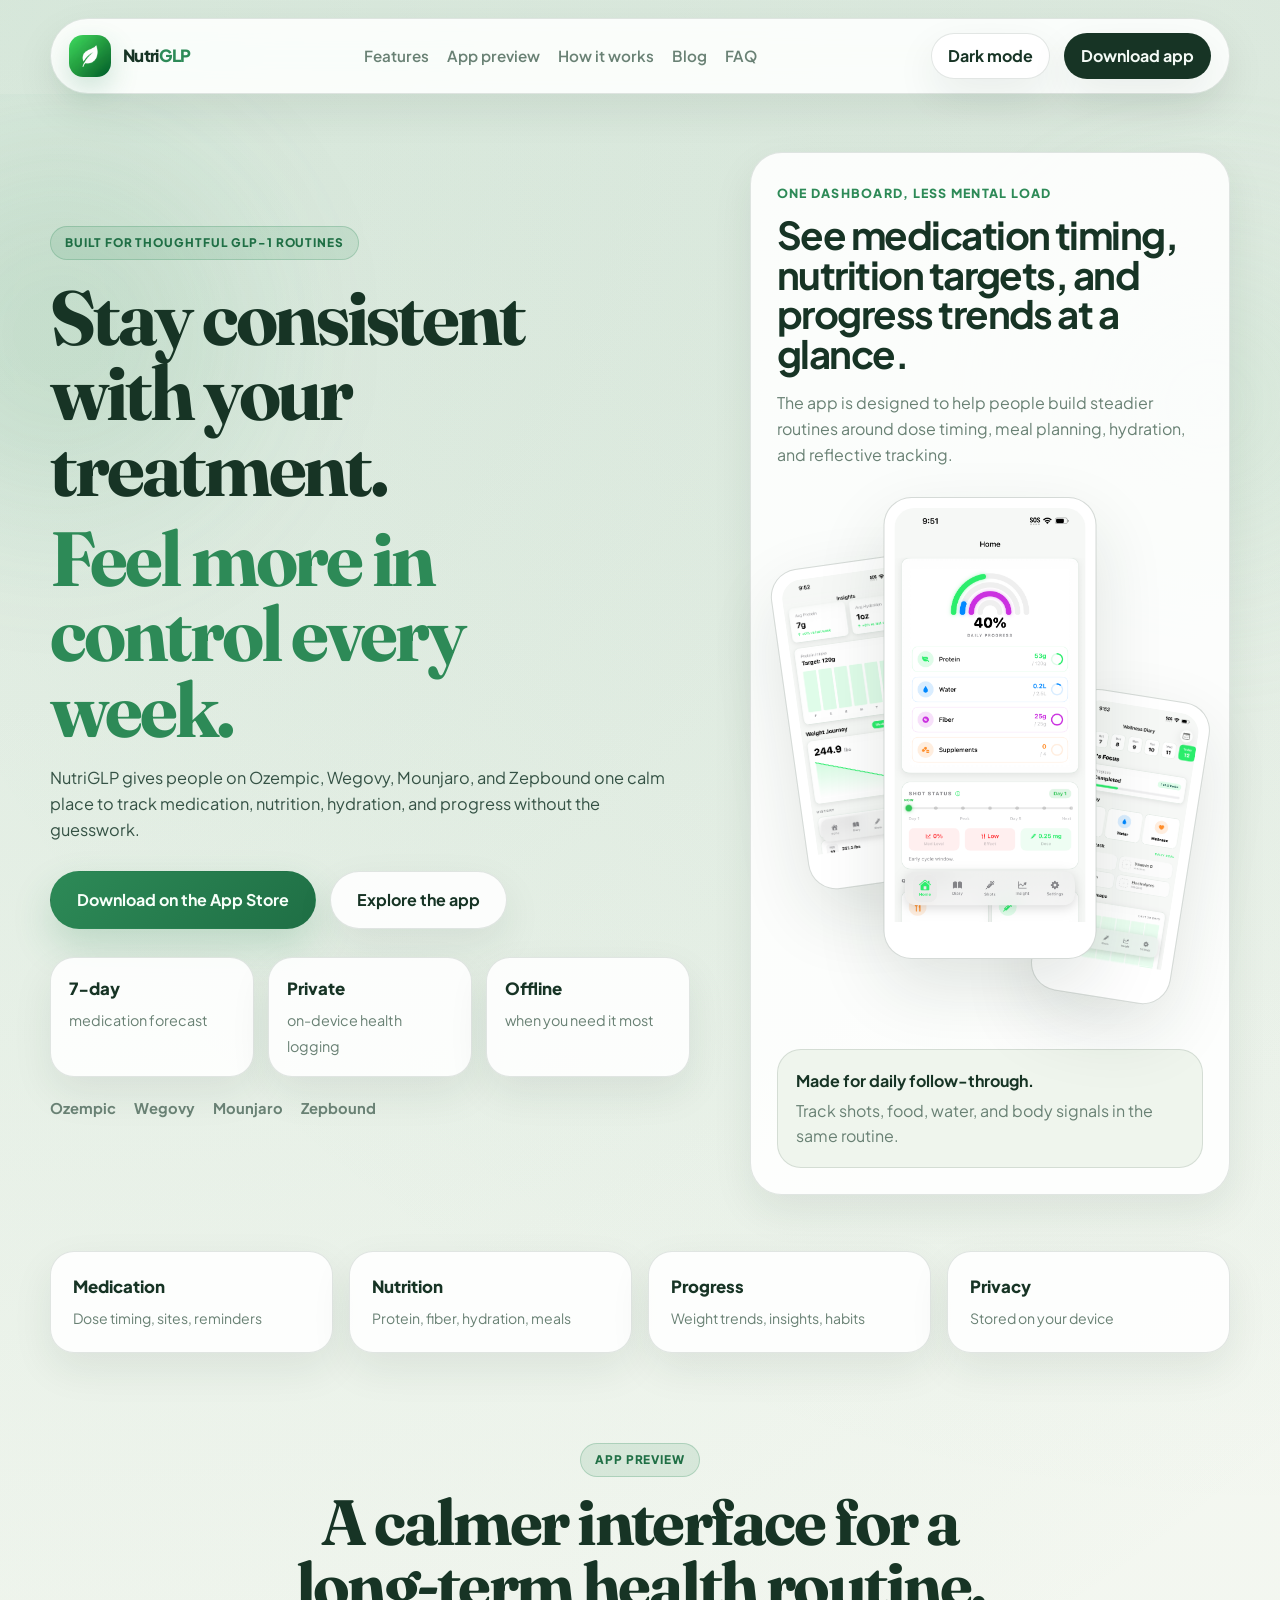
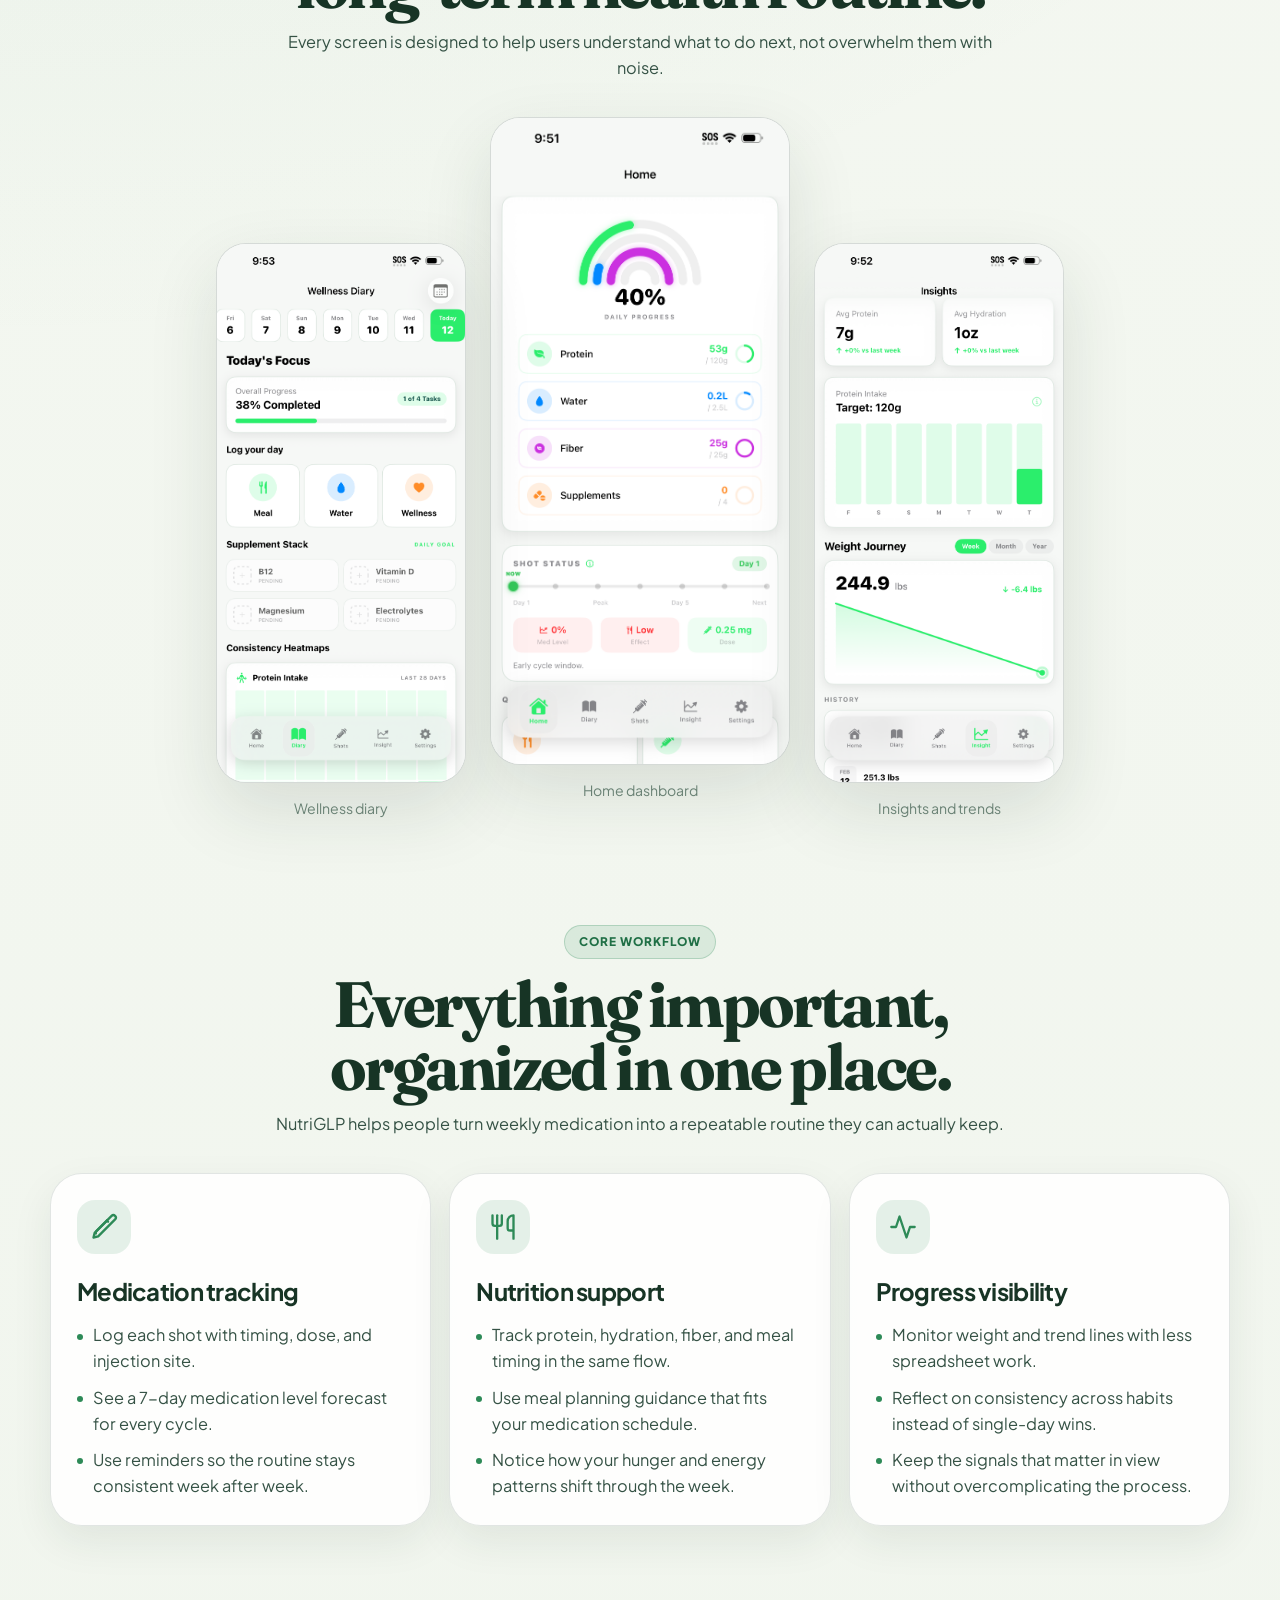
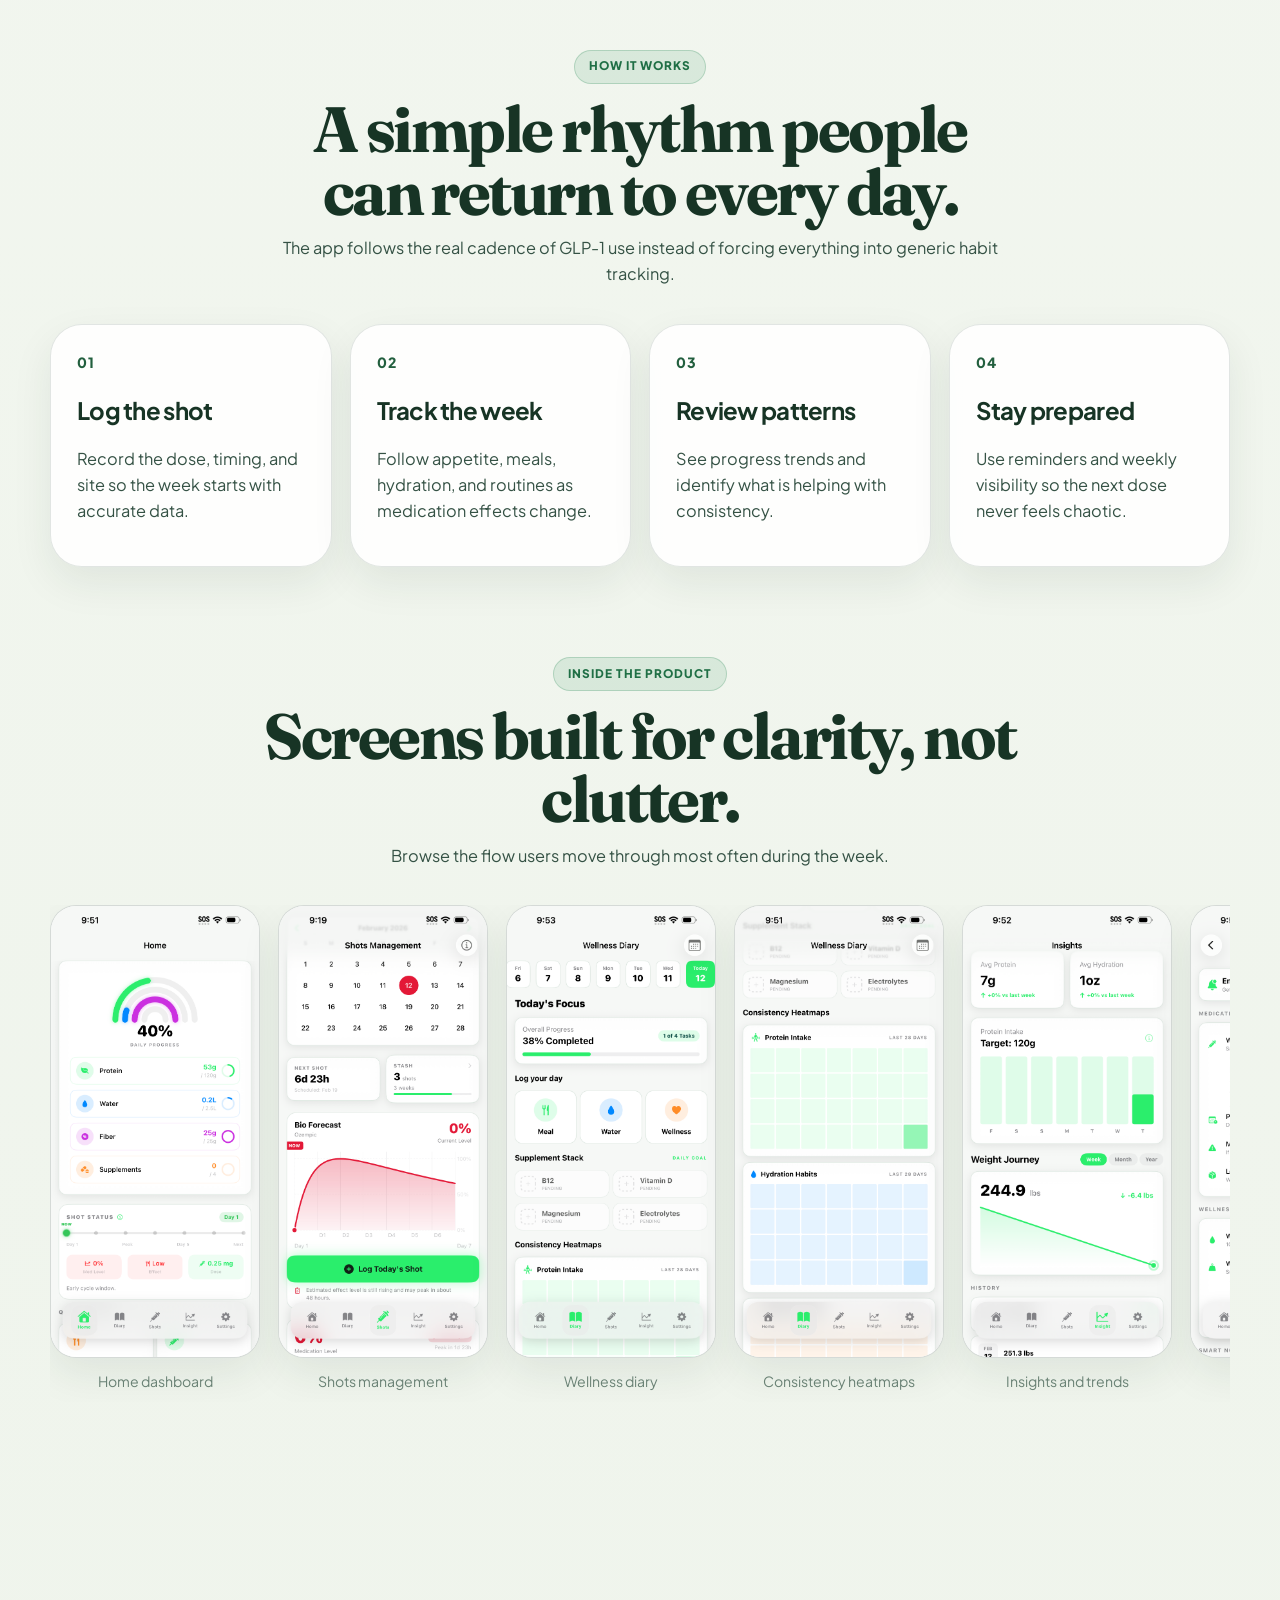
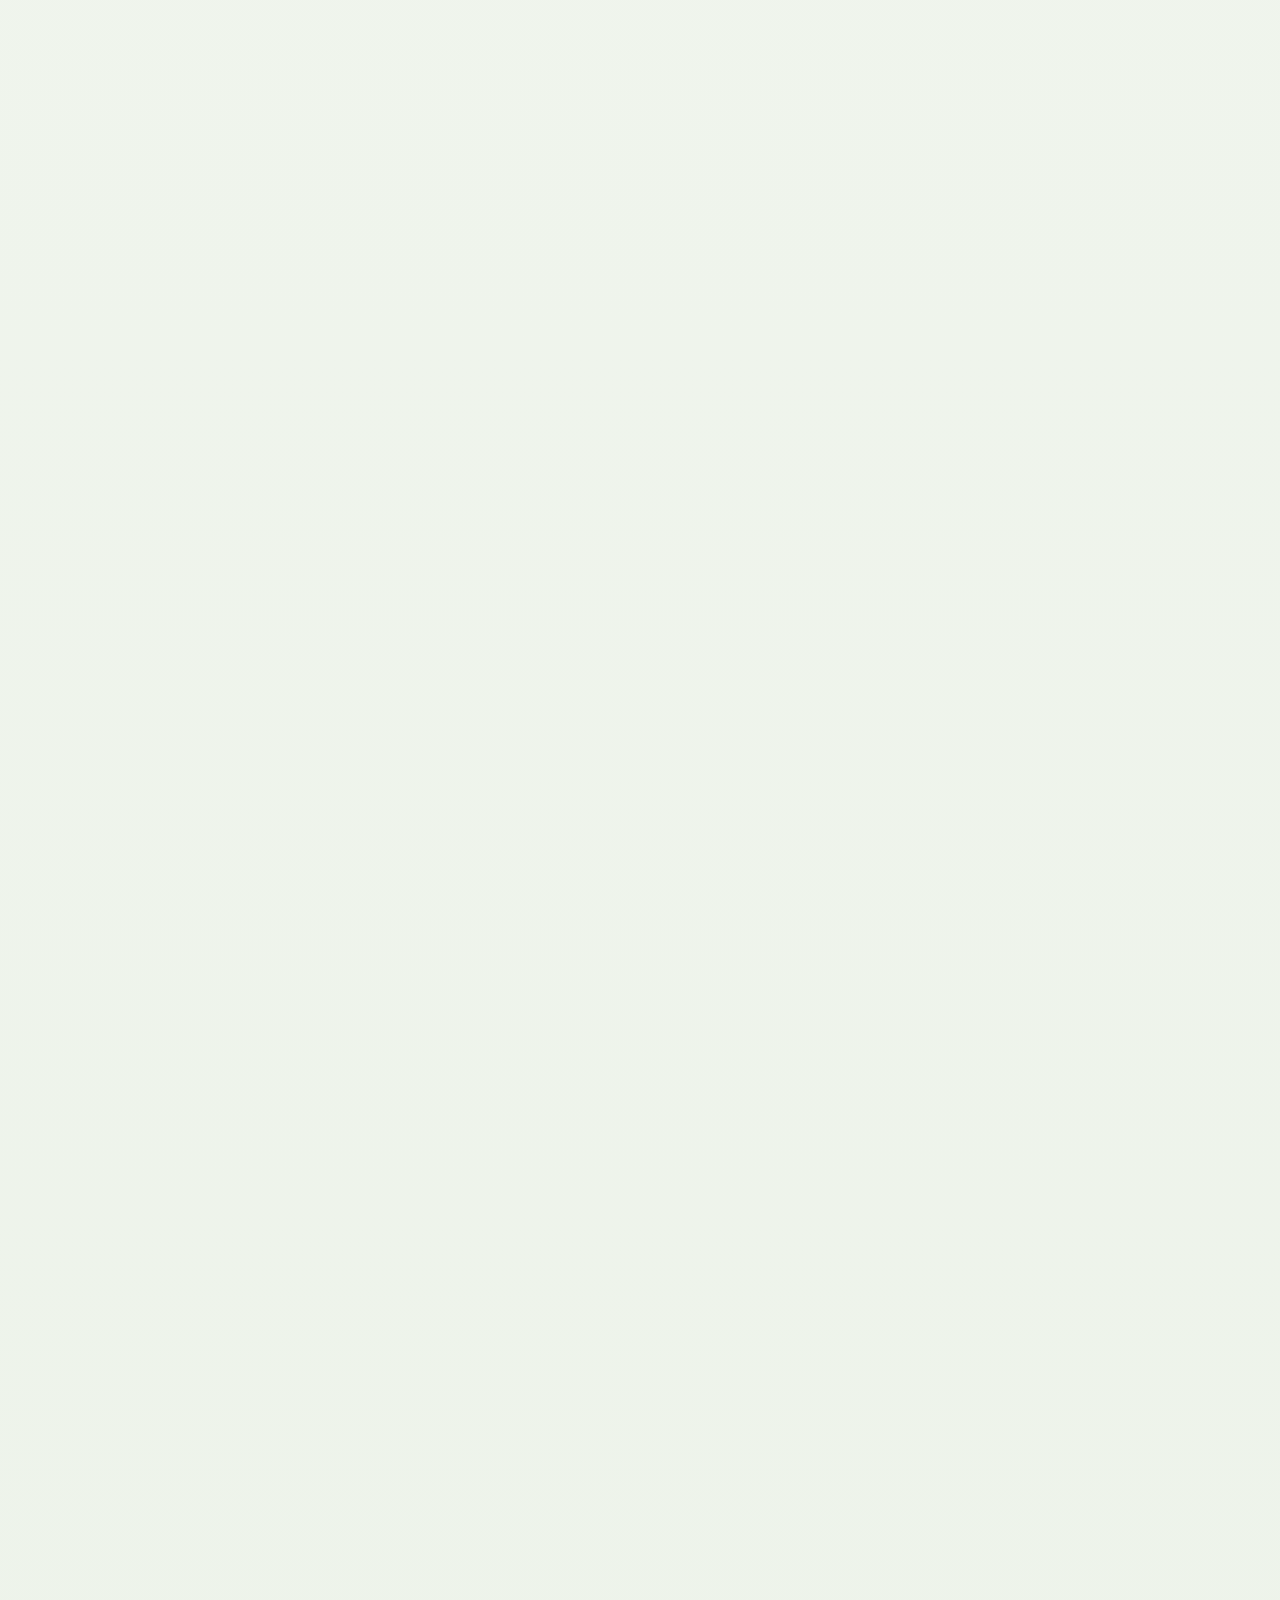
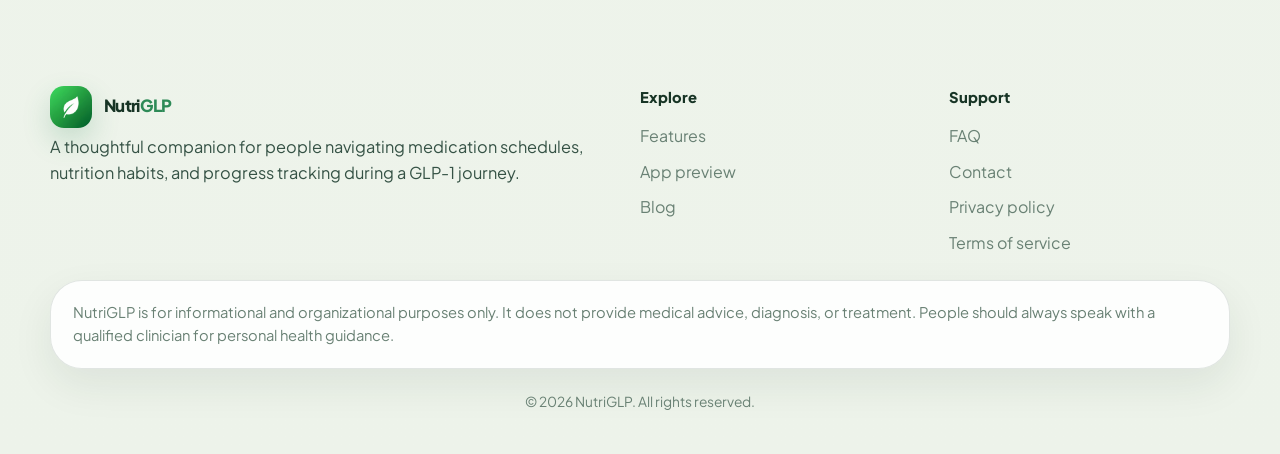
==== commit 3f81fcbf: "Refine blog copy and hero screenshots" ====
--- a/index.html
+++ b/index.html
@@ -382,10 +382,10 @@
             <div class="container">
                 <div class="section-header reveal">
                     <div class="section-badge">From the journal</div>
-                    <h2 class="section-title">Helpful articles the team can publish without touching code.</h2>
+                    <h2 class="section-title">Helpful articles for building steadier GLP-1 routines.</h2>
                     <p class="section-subtitle">
-                        Share educational content, routines, onboarding guidance, and product updates in a dedicated
-                        blog section.
+                        Explore practical guidance, product updates, and supportive reading designed to help users stay
+                        informed and consistent.
                     </p>
                 </div>
 
@@ -397,8 +397,8 @@
 
                 <div class="blog-preview-footer reveal">
                     <a href="blog/index.html" class="btn-secondary">Visit the blog</a>
-                    <p class="blog-preview-note">Owners can publish from the built-in admin dashboard instead of editing
-                        HTML.</p>
+                    <p class="blog-preview-note">Read practical tips, useful updates, and guidance that supports the
+                        full journey.</p>
                 </div>
             </div>
         </section>
--- a/styles.css
+++ b/styles.css
@@ -509,46 +509,59 @@
 
 .hero-device-stack {
     position: relative;
-    min-height: 360px;
+    min-height: 540px;
     margin: 22px 0 20px;
 }
 
 .hero-device {
     position: absolute;
+    display: flex;
+    align-items: center;
+    justify-content: center;
     overflow: hidden;
+    padding: 10px;
     border-radius: 28px;
     border: 1px solid var(--border-strong);
     background: var(--surface-solid);
     box-shadow: var(--shadow-strong);
-}
-
-.hero-device img,
+    aspect-ratio: 1179 / 2556;
+}
+
+.hero-device img {
+    width: 100%;
+    height: 100%;
+    object-fit: contain;
+    object-position: top center;
+    border-radius: 20px;
+}
+
 .phone-frame img,
 .gallery-phone img {
     width: 100%;
-    height: 100%;
-    object-fit: cover;
+    height: auto;
+    object-fit: contain;
 }
 
 .hero-device-front {
-    inset: 44px 70px 0 70px;
+    width: min(50%, 235px);
+    left: 50%;
+    top: 8px;
+    transform: translateX(-50%);
     z-index: 2;
 }
 
 .hero-device-back {
-    width: 160px;
-    height: 300px;
-    left: 0;
-    top: 20px;
+    width: min(35%, 160px);
+    left: 12px;
+    top: 72px;
     transform: rotate(-8deg);
 }
 
 .hero-device-side {
-    width: 150px;
-    height: 280px;
-    right: 4px;
-    bottom: 12px;
-    transform: rotate(10deg);
+    width: min(33%, 148px);
+    right: 12px;
+    bottom: 30px;
+    transform: rotate(9deg);
 }
 
 .hero-note {
@@ -1171,21 +1184,24 @@
     }
 
     .hero-device-stack {
-        min-height: 300px;
+        min-height: 420px;
     }
 
     .hero-device-back {
-        width: 120px;
-        height: 220px;
+        width: min(34%, 122px);
+        left: 4px;
+        top: 56px;
     }
 
     .hero-device-front {
-        inset: 36px 44px 0 44px;
+        width: min(54%, 190px);
+        top: 0;
     }
 
     .hero-device-side {
-        width: 110px;
-        height: 210px;
+        width: min(31%, 108px);
+        right: 4px;
+        bottom: 24px;
     }
 
     .gallery-phone {
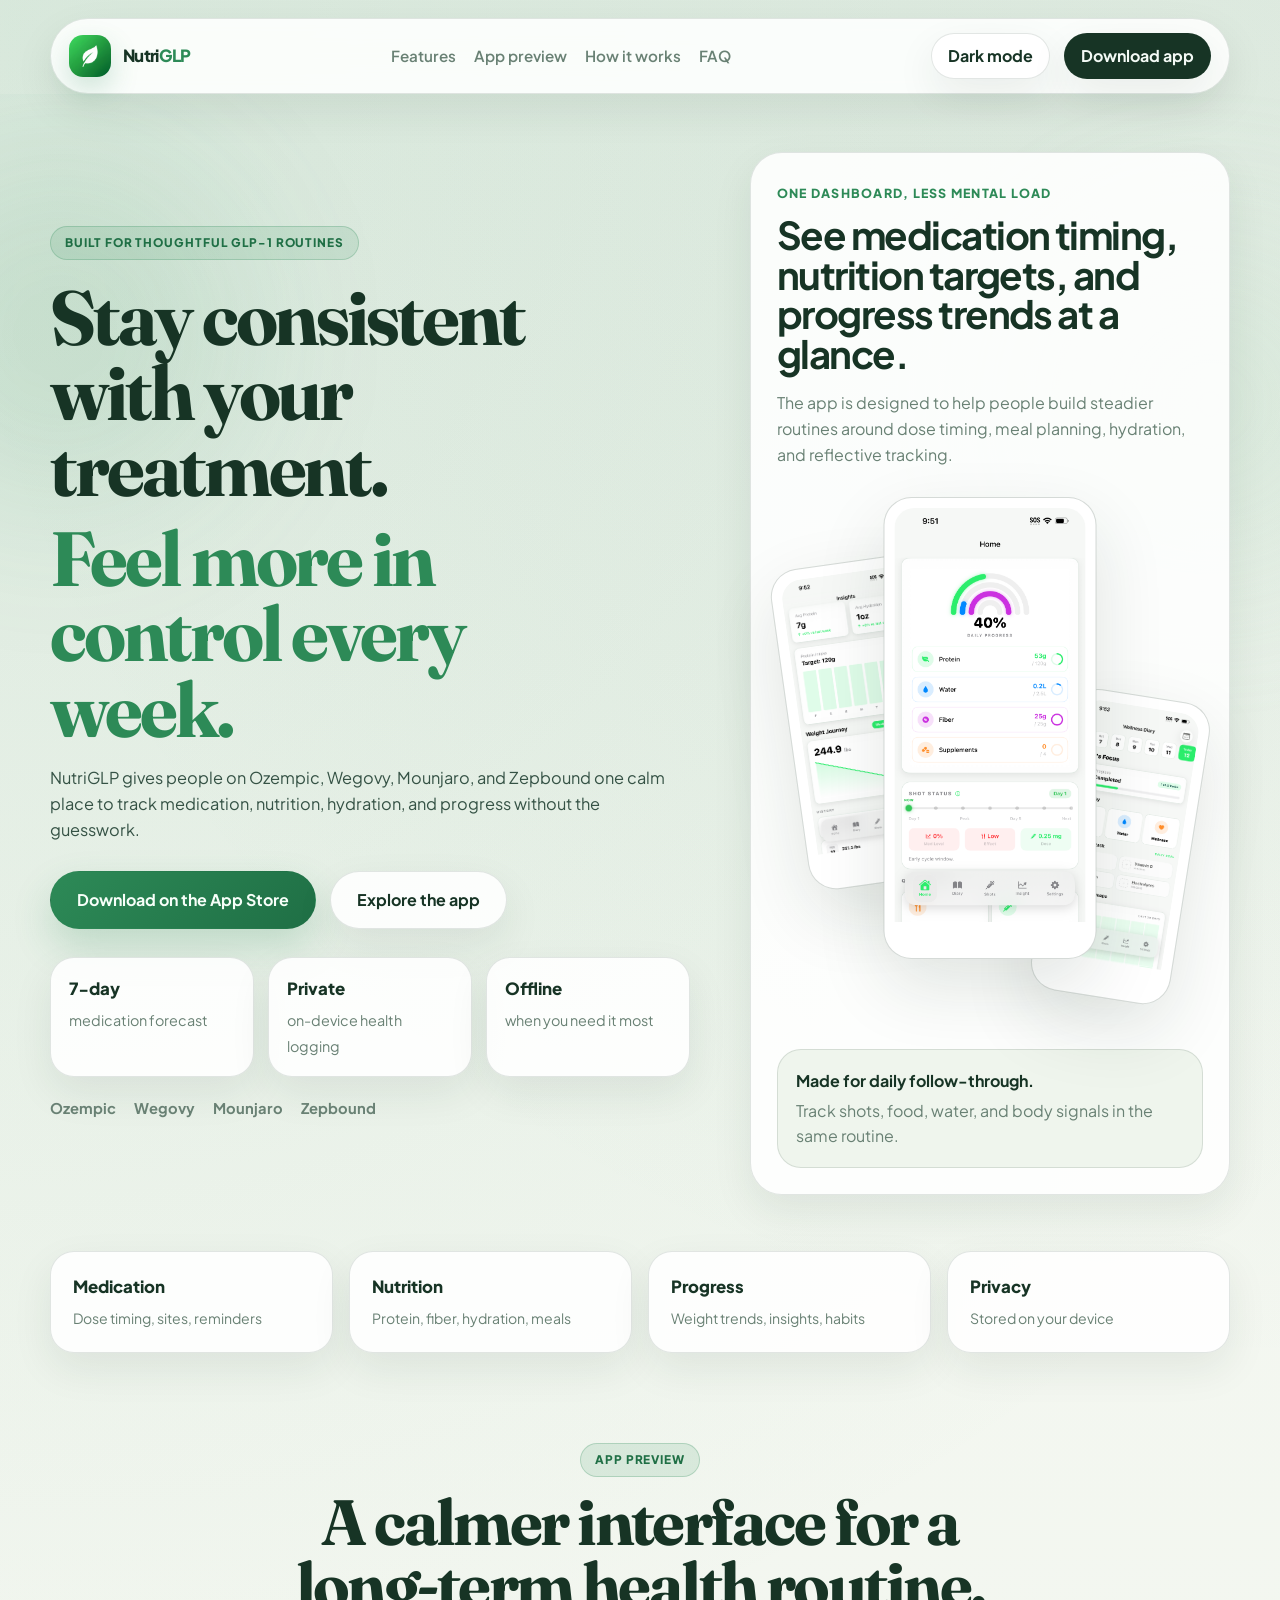
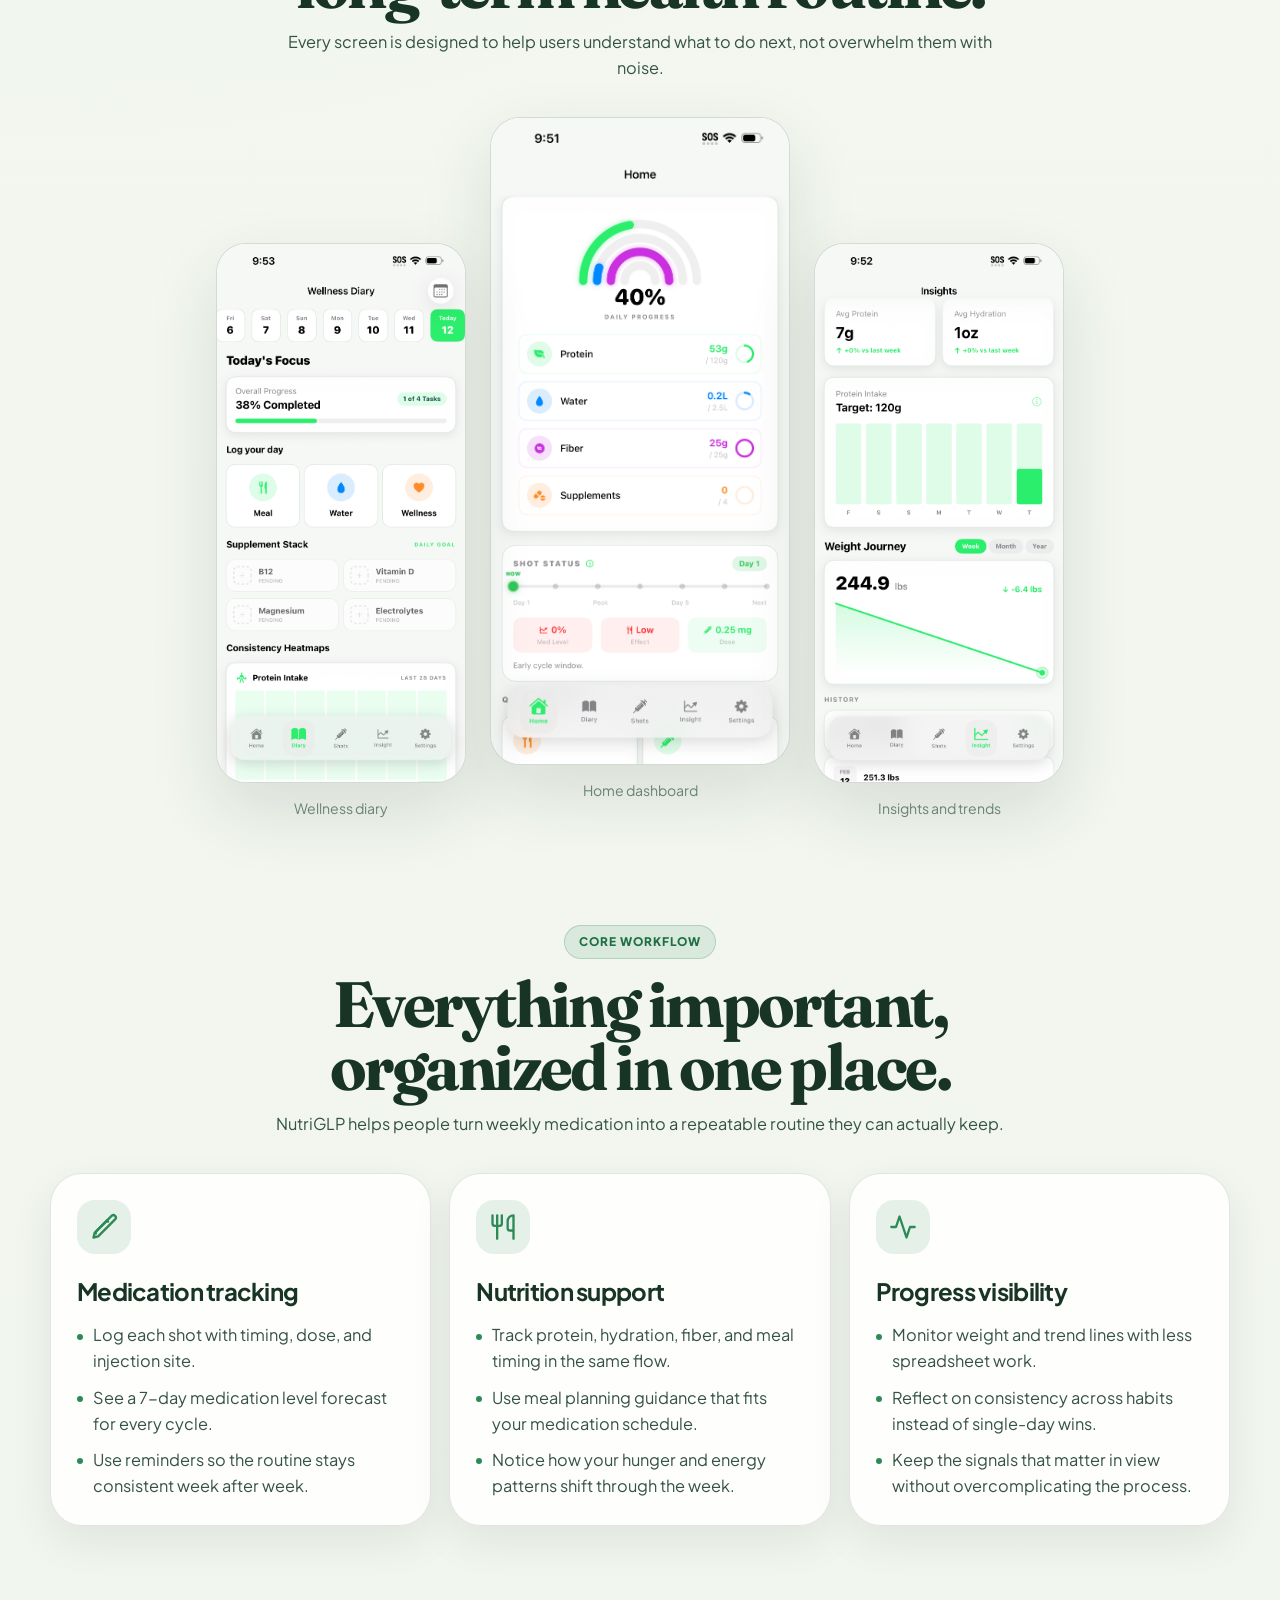
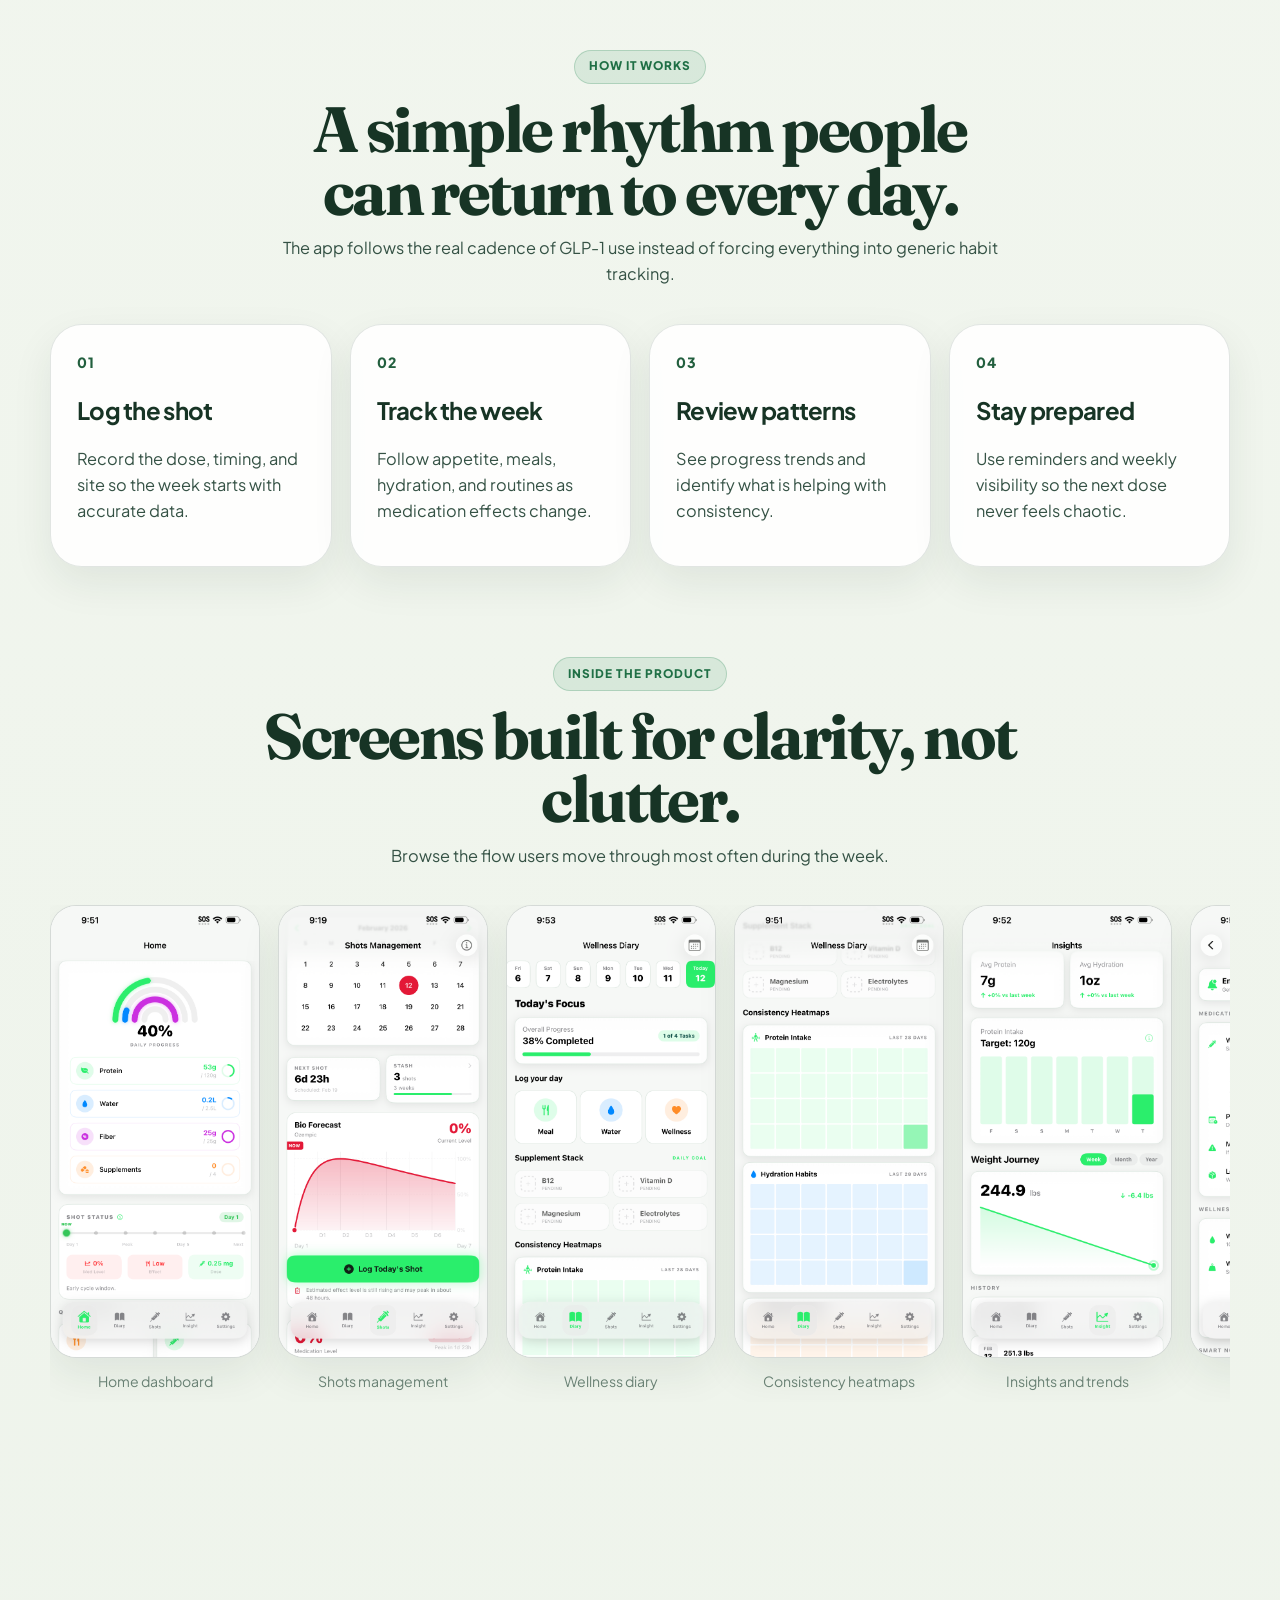
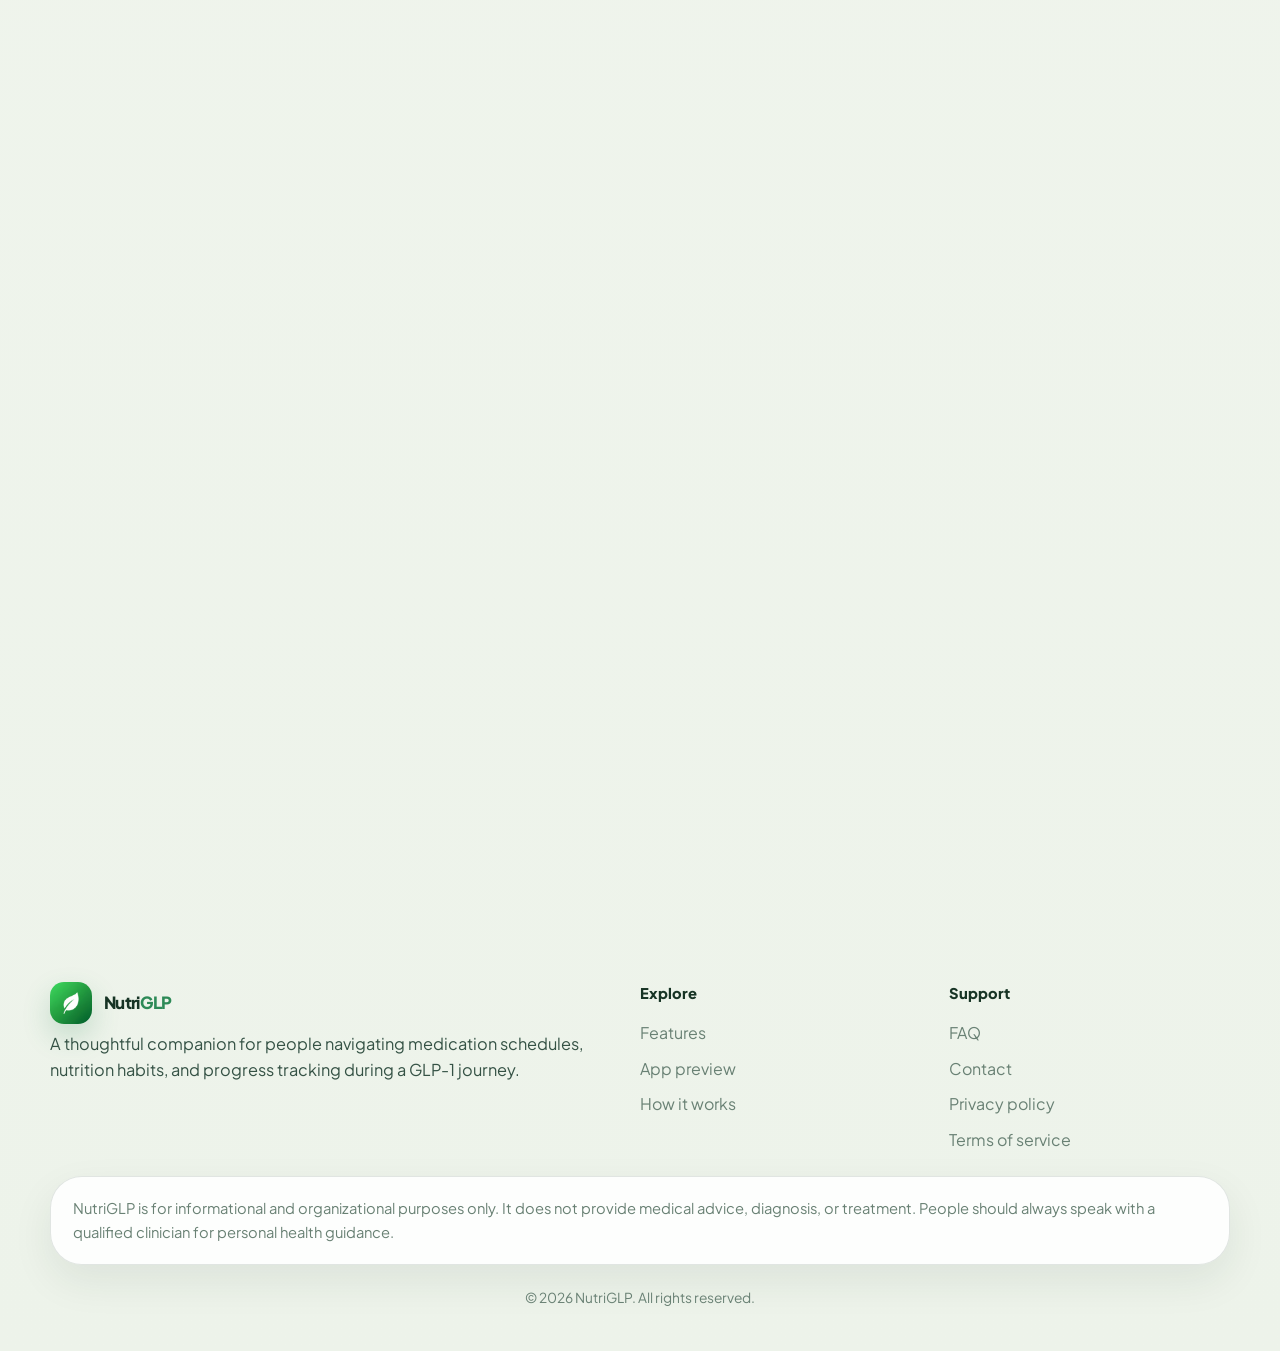
==== commit d8c50f93: "Remove blog section and update legal pages for free-app relaunch Privacy policy and terms now reflec" ====
--- a/index.html
+++ b/index.html
@@ -35,7 +35,6 @@
                 <a href="#features" class="nav-link">Features</a>
                 <a href="#showcase" class="nav-link">App preview</a>
                 <a href="#how-it-works" class="nav-link">How it works</a>
-                <a href="blog/index.html" class="nav-link">Blog</a>
                 <a href="#faq" class="nav-link">FAQ</a>
 
                 <div class="nav-mobile-actions">
@@ -374,31 +373,6 @@
                             <span class="gallery-caption">Settings and BMI</span>
                         </div>
                     </div>
-                </div>
-            </div>
-        </section>
-
-        <section class="blog-preview" id="blog">
-            <div class="container">
-                <div class="section-header reveal">
-                    <div class="section-badge">From the journal</div>
-                    <h2 class="section-title">Helpful articles for building steadier GLP-1 routines.</h2>
-                    <p class="section-subtitle">
-                        Explore practical guidance, product updates, and supportive reading designed to help users stay
-                        informed and consistent.
-                    </p>
-                </div>
-
-                <div class="blog-preview-grid reveal" id="home-blog-grid">
-                    <article class="blog-card blog-card-placeholder">
-                        <p>Loading recent posts...</p>
-                    </article>
-                </div>
-
-                <div class="blog-preview-footer reveal">
-                    <a href="blog/index.html" class="btn-secondary">Visit the blog</a>
-                    <p class="blog-preview-note">Read practical tips, useful updates, and guidance that supports the
-                        full journey.</p>
                 </div>
             </div>
         </section>
@@ -474,9 +448,9 @@
                     <div class="cta-actions">
                         <a href="https://apps.apple.com/us/app/nutriglp/id6758135559?ppid=825edaf9-1b0b-4919-ba0f-e0deb3c7c021"
                             target="_blank" rel="noopener noreferrer" class="btn-primary btn-lg">
-                            Start your free trial
+                            Download on the App Store
                         </a>
-                        <a href="blog/index.html" class="btn-secondary btn-lg">Read the blog</a>
+                        <a href="#features" class="btn-secondary btn-lg">Explore features</a>
                     </div>
 
                     <p class="cta-note">Available on iPhone and iPad</p>
@@ -504,7 +478,7 @@
                     <ul class="footer-links">
                         <li><a href="#features">Features</a></li>
                         <li><a href="#showcase">App preview</a></li>
-                        <li><a href="blog/index.html">Blog</a></li>
+                        <li><a href="#how-it-works">How it works</a></li>
                     </ul>
                 </div>
 
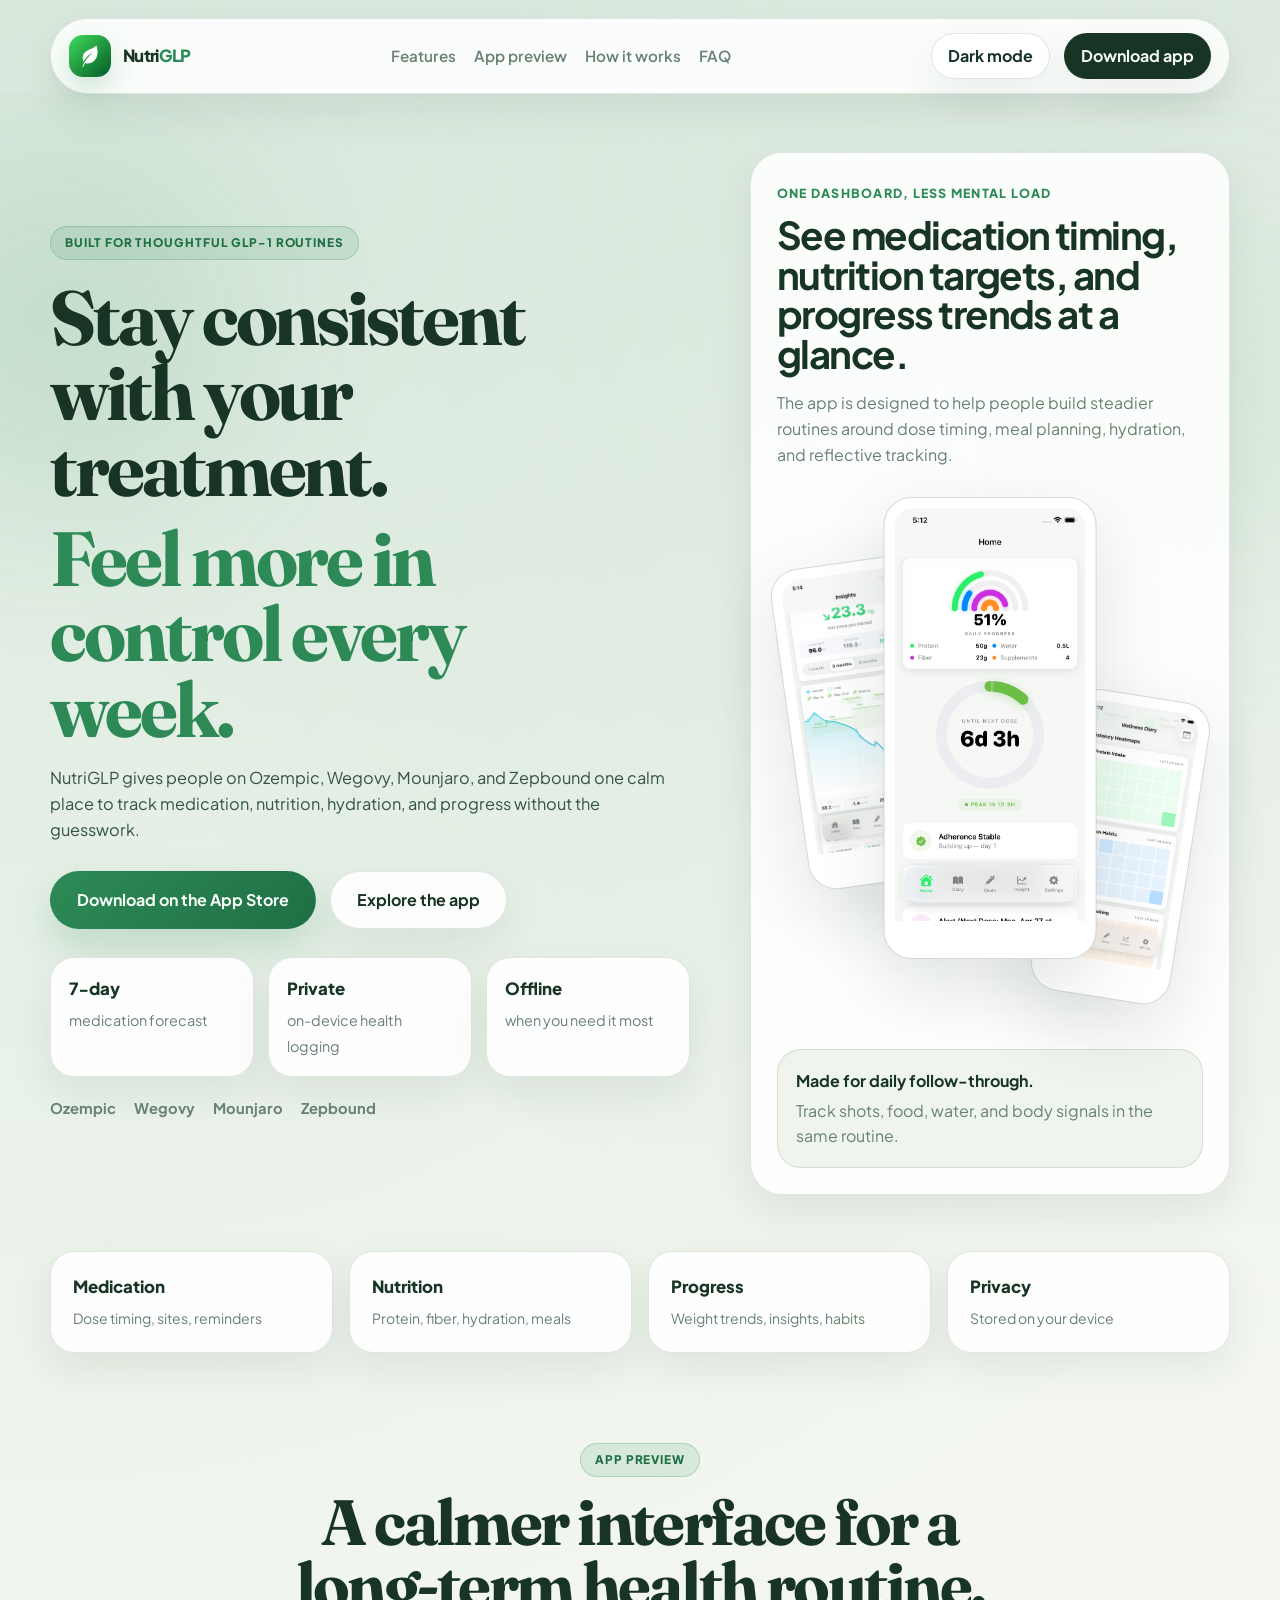
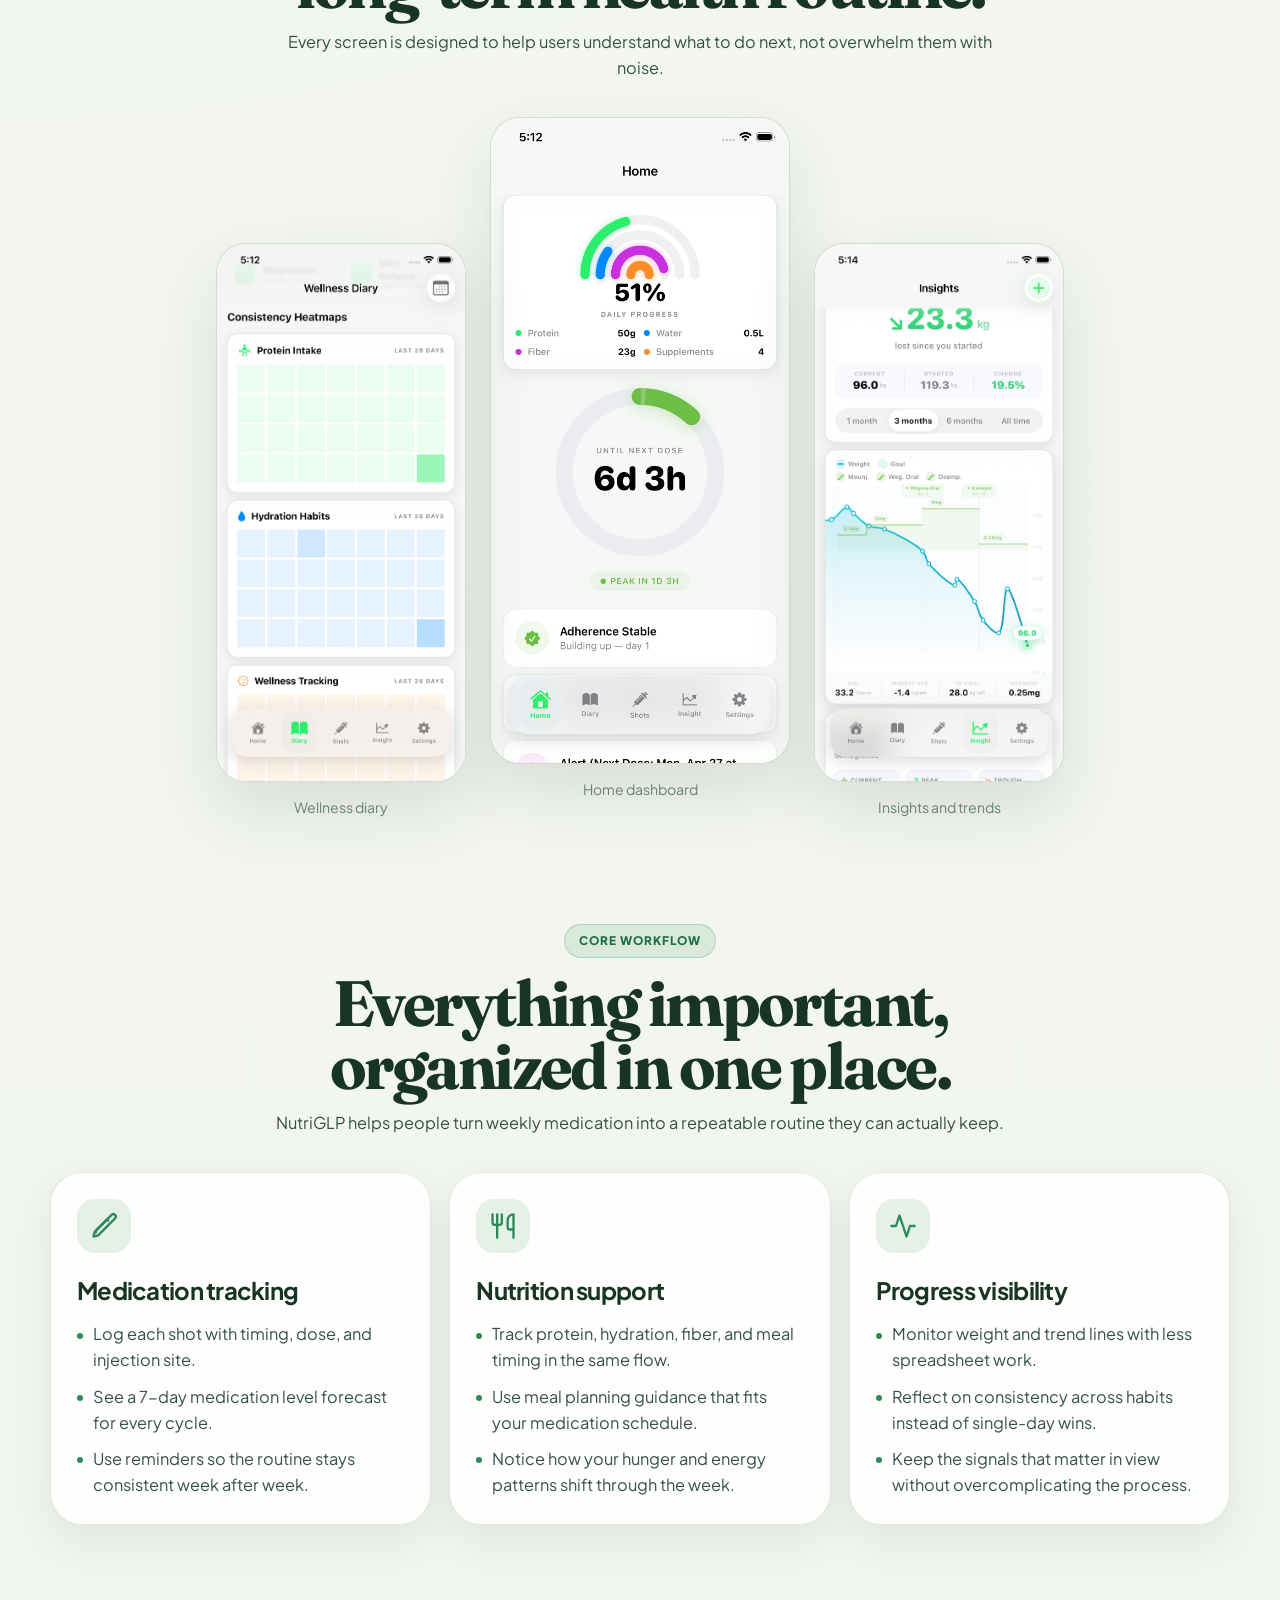
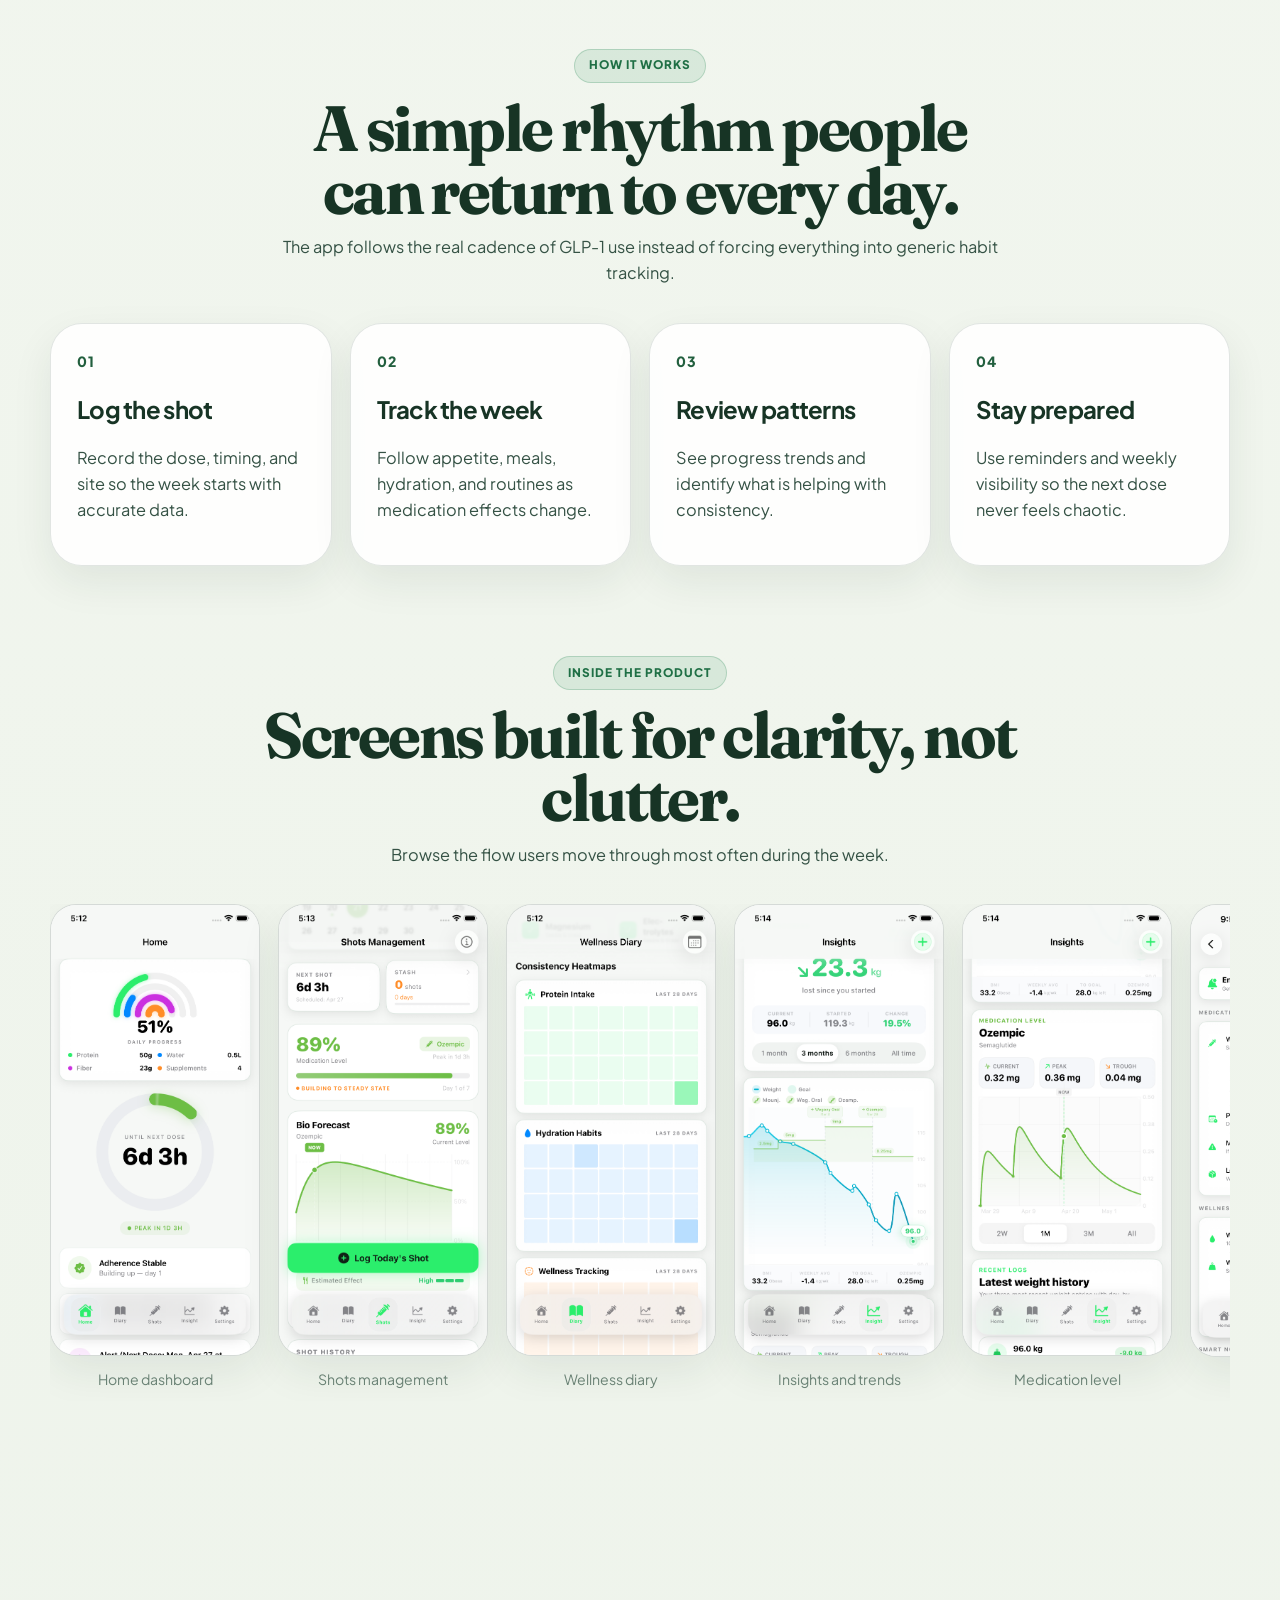
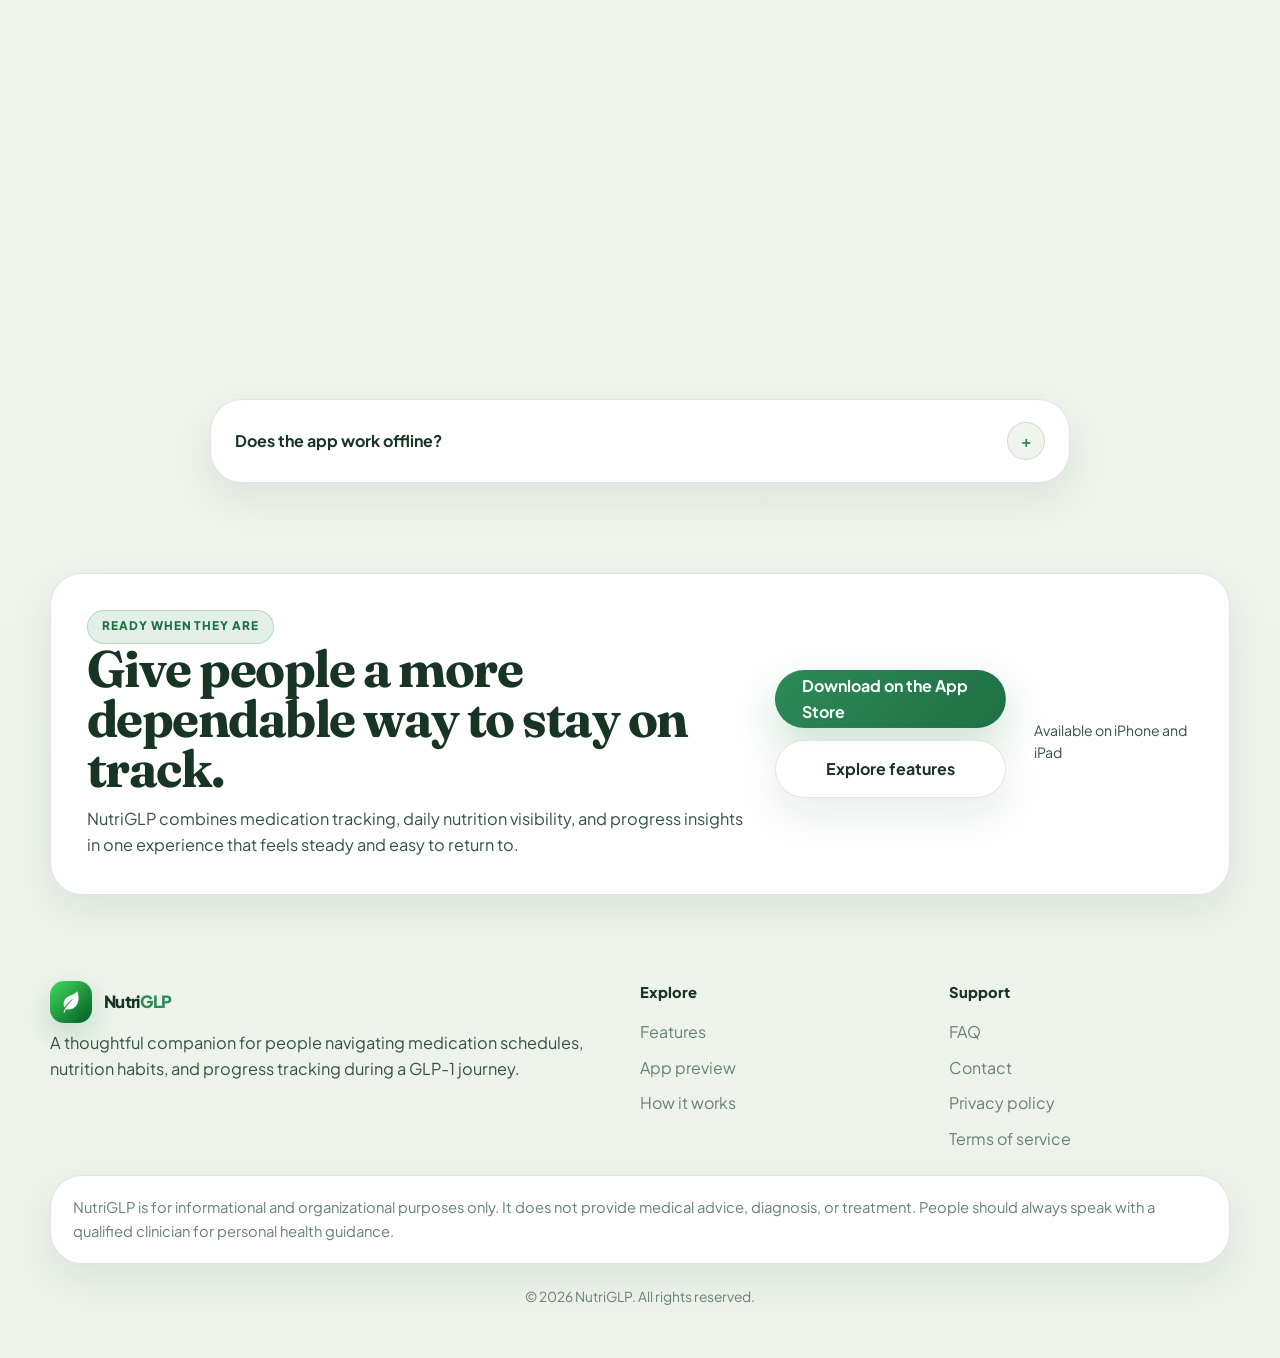
==== commit 95700430: "Replace landing page screenshots with fresh iPhone 16e captures New screenshots show the updated UI " ====
--- a/index.html
+++ b/index.html
@@ -135,13 +135,13 @@
 
                         <div class="hero-device-stack">
                             <div class="hero-device hero-device-back">
-                                <img src="IMG_3696.PNG" alt="NutriGLP insights screen" loading="lazy">
+                                <img src="screen-insights.png" alt="NutriGLP insights screen" loading="lazy">
                             </div>
                             <div class="hero-device hero-device-front">
-                                <img src="IMG_3694.PNG" alt="NutriGLP dashboard screen" loading="lazy">
+                                <img src="screen-home.png" alt="NutriGLP home dashboard screen" loading="lazy">
                             </div>
                             <div class="hero-device hero-device-side">
-                                <img src="IMG_3698.PNG" alt="NutriGLP wellness diary screen" loading="lazy">
+                                <img src="screen-diary.png" alt="NutriGLP wellness diary screen" loading="lazy">
                             </div>
                         </div>
 
@@ -191,19 +191,19 @@
                 <div class="showcase-phones reveal">
                     <div class="phone-wrapper phone-side">
                         <div class="phone-frame">
-                            <img src="IMG_3698.PNG" alt="NutriGLP wellness diary" loading="lazy">
+                            <img src="screen-diary.png" alt="NutriGLP wellness diary" loading="lazy">
                         </div>
                         <span class="phone-label">Wellness diary</span>
                     </div>
                     <div class="phone-wrapper phone-center">
                         <div class="phone-frame">
-                            <img src="IMG_3694.PNG" alt="NutriGLP home dashboard" loading="lazy">
+                            <img src="screen-home.png" alt="NutriGLP home dashboard" loading="lazy">
                         </div>
                         <span class="phone-label">Home dashboard</span>
                     </div>
                     <div class="phone-wrapper phone-side">
                         <div class="phone-frame">
-                            <img src="IMG_3696.PNG" alt="NutriGLP insights screen" loading="lazy">
+                            <img src="screen-insights.png" alt="NutriGLP insights screen" loading="lazy">
                         </div>
                         <span class="phone-label">Insights and trends</span>
                     </div>
@@ -332,43 +332,43 @@
                     <div class="gallery-track">
                         <div class="gallery-item">
                             <div class="gallery-phone">
-                                <img src="IMG_3694.PNG" alt="NutriGLP home dashboard" loading="lazy">
+                                <img src="screen-home.png" alt="NutriGLP home dashboard" loading="lazy">
                             </div>
                             <span class="gallery-caption">Home dashboard</span>
                         </div>
                         <div class="gallery-item">
                             <div class="gallery-phone">
-                                <img src="IMG_3693.PNG" alt="NutriGLP shots management" loading="lazy">
+                                <img src="screen-shots.png" alt="NutriGLP shots management" loading="lazy">
                             </div>
                             <span class="gallery-caption">Shots management</span>
                         </div>
                         <div class="gallery-item">
                             <div class="gallery-phone">
-                                <img src="IMG_3698.PNG" alt="NutriGLP wellness diary" loading="lazy">
+                                <img src="screen-diary.png" alt="NutriGLP wellness diary" loading="lazy">
                             </div>
                             <span class="gallery-caption">Wellness diary</span>
                         </div>
                         <div class="gallery-item">
                             <div class="gallery-phone">
-                                <img src="IMG_3695.PNG" alt="NutriGLP consistency heatmaps" loading="lazy">
-                            </div>
-                            <span class="gallery-caption">Consistency heatmaps</span>
-                        </div>
-                        <div class="gallery-item">
-                            <div class="gallery-phone">
-                                <img src="IMG_3696.PNG" alt="NutriGLP insights and trends" loading="lazy">
+                                <img src="screen-insights.png" alt="NutriGLP insights and trends" loading="lazy">
                             </div>
                             <span class="gallery-caption">Insights and trends</span>
                         </div>
                         <div class="gallery-item">
                             <div class="gallery-phone">
-                                <img src="IMG_3699.PNG" alt="NutriGLP smart notifications" loading="lazy">
+                                <img src="screen-medication-level.png" alt="NutriGLP medication level chart" loading="lazy">
+                            </div>
+                            <span class="gallery-caption">Medication level</span>
+                        </div>
+                        <div class="gallery-item">
+                            <div class="gallery-phone">
+                                <img src="screen-notifications.png" alt="NutriGLP smart notifications" loading="lazy">
                             </div>
                             <span class="gallery-caption">Smart notifications</span>
                         </div>
                         <div class="gallery-item">
                             <div class="gallery-phone">
-                                <img src="IMG_3697.PNG" alt="NutriGLP settings screen" loading="lazy">
+                                <img src="screen-settings.png" alt="NutriGLP settings screen" loading="lazy">
                             </div>
                             <span class="gallery-caption">Settings and BMI</span>
                         </div>
--- a/styles.css
+++ b/styles.css
@@ -272,6 +272,10 @@
     border-color: transparent;
 }
 
+:root[data-theme="dark"] .nav-cta {
+    color: #08150f;
+}
+
 .nav-mobile-actions {
     display: none;
 }
